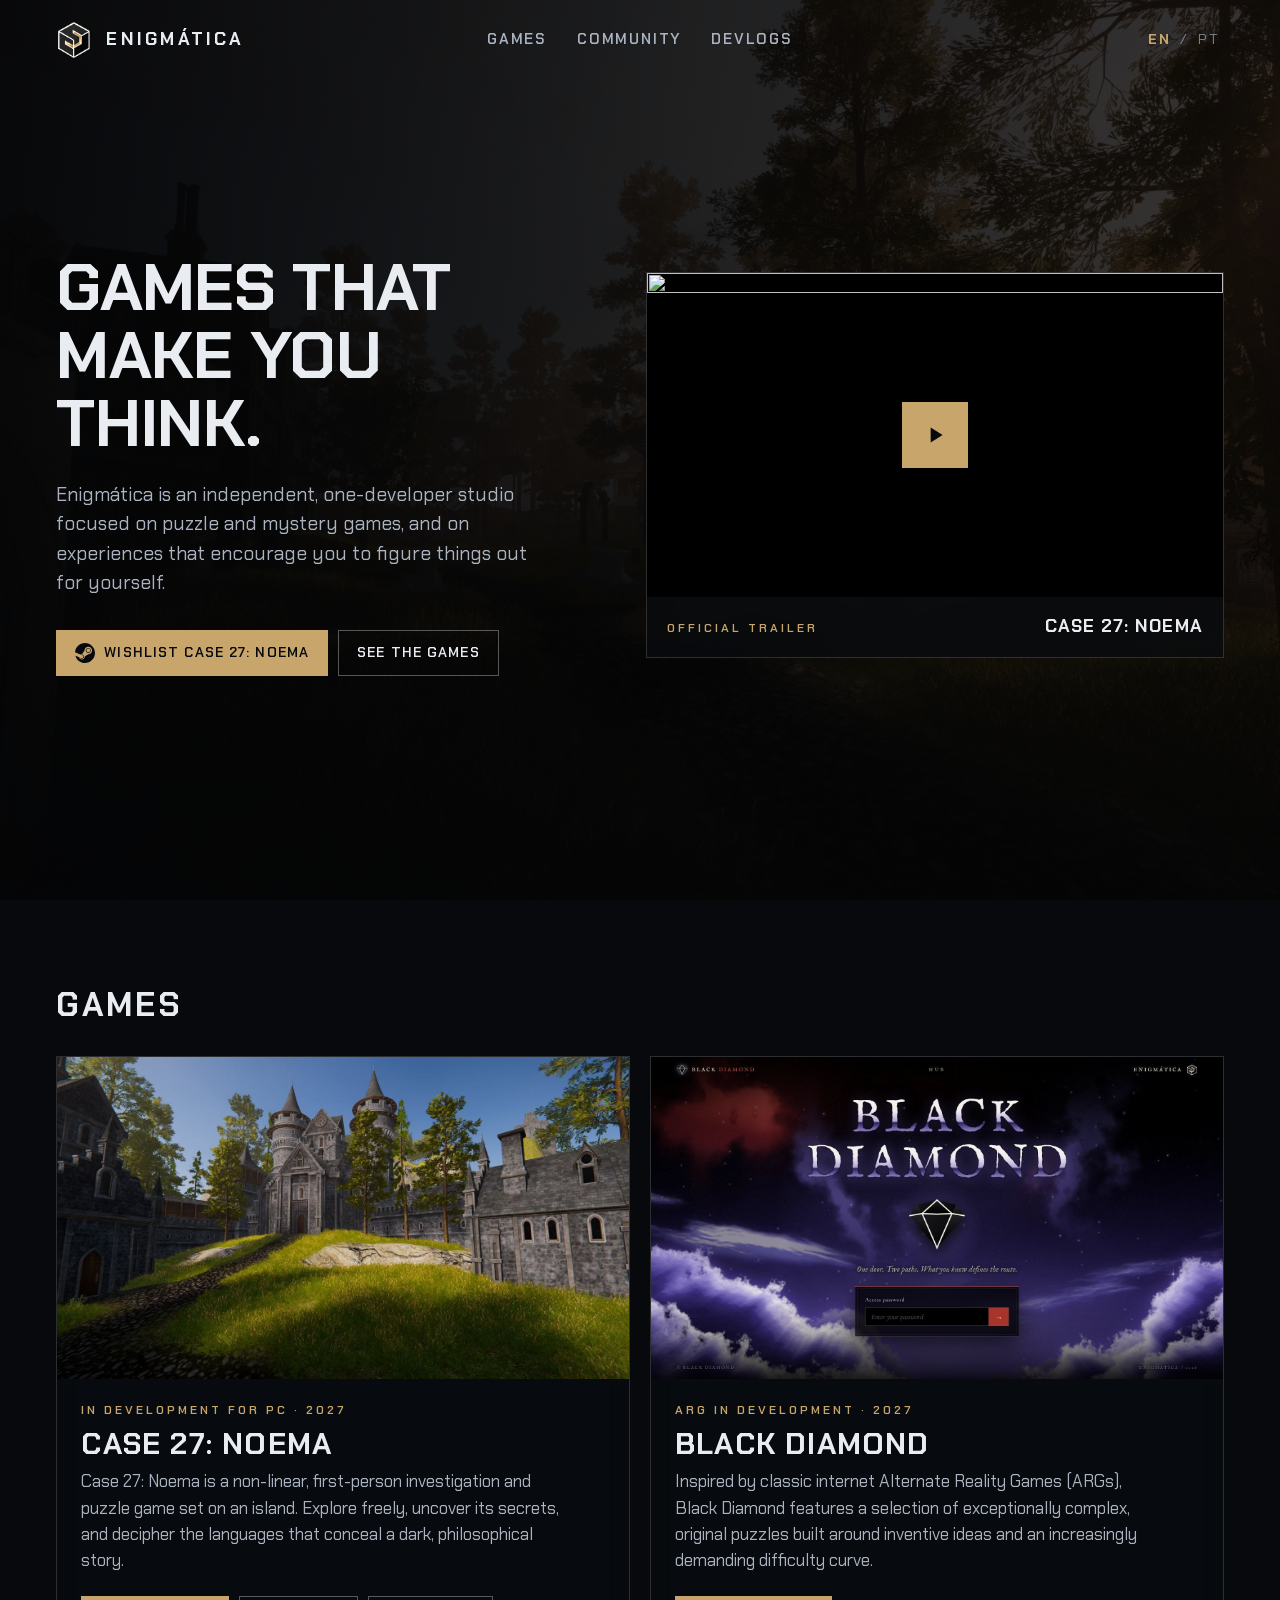
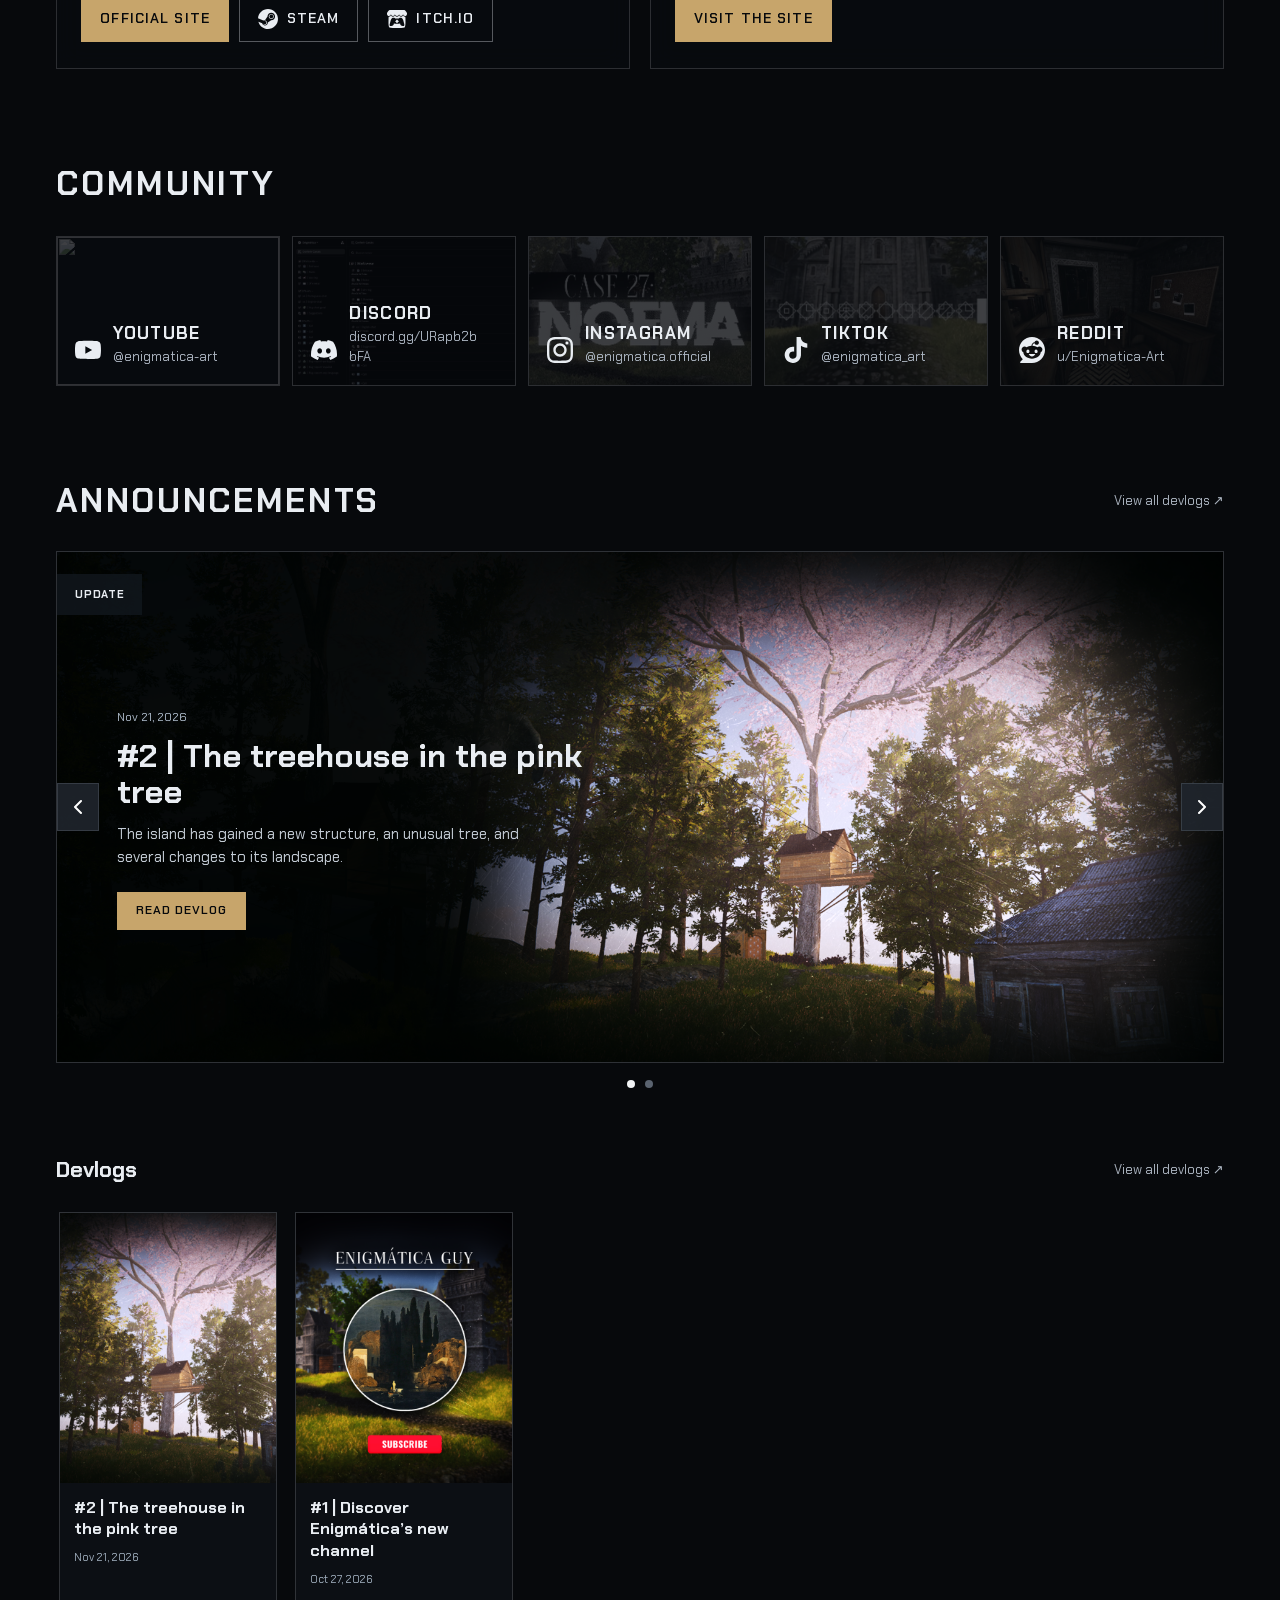
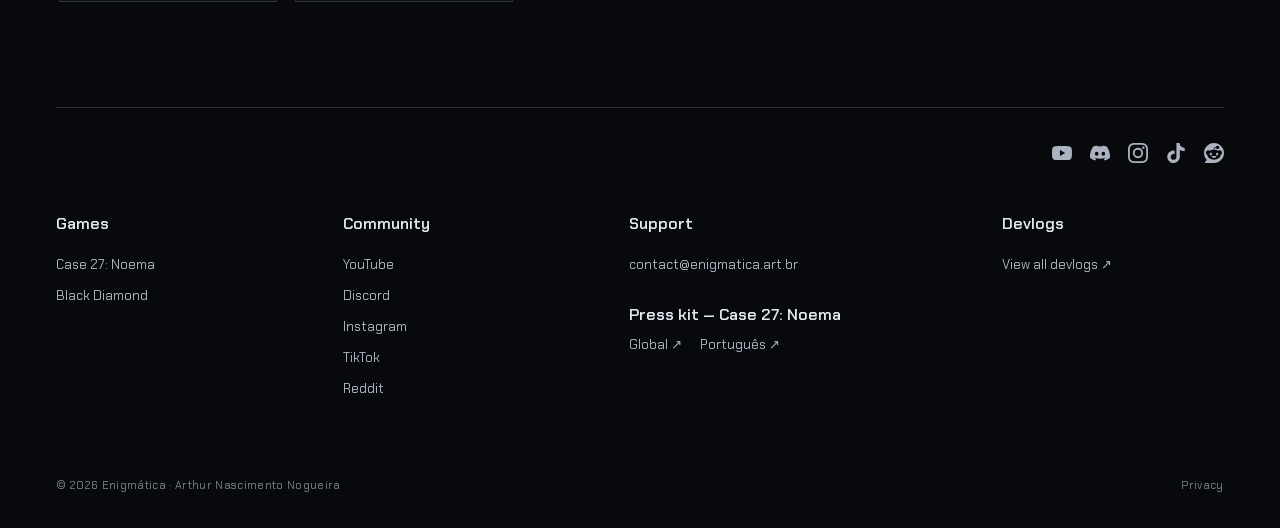
==== index.html @ de820fea "Ajustar simetria das setas, resumos, botão de vídeo e adotar dourado do Noema" ====
<!doctype html>
<html lang="en">
<head>
  <meta charset="utf-8">
  <meta name="viewport" content="width=device-width, initial-scale=1, viewport-fit=cover">
  <meta name="theme-color" content="#07090c">
  <meta name="description" content="Enigmática is an independent, one-developer studio focused on puzzle and mystery games, and on experiences that encourage you to figure things out for yourself.">
  <meta property="og:title" content="Enigmática">
  <meta property="og:description" content="Independent studio. Puzzle and mystery games.">
  <meta property="og:image" content="https://enigmatica.art.br/assets/img/noema-castelo.jpg">
  <link rel="icon" href="assets/enigmatica-mark.png">
  <link rel="preload" href="assets/fonts/chakra-petch-latin-600-normal.woff2" as="font" type="font/woff2" crossorigin>
  <link rel="stylesheet" href="styles.css?v=20261121-gold">
  <title>Enigmática</title>
  <link rel="stylesheet" href="devlogs.css?v=20261121-layout">
</head>
<body>
  <div class="bg" aria-hidden="true"></div>

  <header class="head" data-head>
    <a class="logo" href="#top"><img src="assets/enigmatica-mark.png" alt="" width="44" height="44"><span><b>ENIGMÁTICA</b></span></a>
    <nav class="nav" aria-label="Sections" data-i18n-attr="aria-label:navLabel">
      <a href="#games" data-i18n="nav.games">Games</a><a href="#community" data-i18n="nav.community">Community</a><a href="#devlogs" data-i18n="nav.devlogs">Devlogs</a>
    </nav>
    <div class="lang" role="group" aria-label="Language" data-i18n-attr="aria-label:langGroup">
      <button type="button" data-lang="en" aria-pressed="true" lang="en">EN</button><span>/</span><button type="button" data-lang="pt" aria-pressed="false" lang="pt-BR">PT</button>
      </div>
  </header>

  <main id="top">
    <section class="hero" aria-labelledby="hero-title">
      <div class="hero-copy">
        <h1 id="hero-title" data-i18n="hero.title">Games that make you think.</h1>
        <p class="lede" data-i18n="hero.lede">Enigmática is an independent, one-developer studio focused on puzzle and mystery games, and on experiences that encourage you to figure things out for yourself.</p>
        <div class="row">
          <a class="b on" href="https://store.steampowered.com/app/5361160" target="_blank" rel="noopener noreferrer"><svg class="ic" viewBox="0 0 24 24" aria-hidden="true"><path d="M11.979 0C5.678 0 .511 4.86.022 11.037l6.432 2.658c.545-.371 1.203-.59 1.912-.59.063 0 .125.004.188.006l2.861-4.142V8.91c0-2.495 2.028-4.524 4.524-4.524 2.494 0 4.524 2.031 4.524 4.527s-2.03 4.525-4.524 4.525h-.105l-4.076 2.911c0 .052.004.105.004.159 0 1.875-1.515 3.396-3.39 3.396-1.635 0-3.016-1.173-3.331-2.727L.436 15.27C1.862 20.307 6.486 24 11.979 24c6.627 0 11.999-5.373 11.999-12S18.605 0 11.979 0zM7.54 18.21l-1.473-.61c.262.543.714.999 1.314 1.25 1.297.539 2.793-.076 3.332-1.375.263-.63.264-1.319.005-1.949s-.75-1.121-1.377-1.383c-.624-.26-1.29-.249-1.878-.03l1.523.63c.956.4 1.409 1.5 1.009 2.455-.397.957-1.497 1.41-2.454 1.012H7.54zm11.415-9.303c0-1.662-1.353-3.015-3.015-3.015-1.665 0-3.015 1.353-3.015 3.015 0 1.665 1.35 3.015 3.015 3.015 1.663 0 3.015-1.35 3.015-3.015zm-5.273-.005c0-1.252 1.013-2.266 2.265-2.266 1.249 0 2.266 1.014 2.266 2.266 0 1.251-1.017 2.265-2.266 2.265-1.253 0-2.265-1.014-2.265-2.265z"/></svg><span data-i18n="hero.wishlist">Wishlist Case 27: Noema</span></a>
          <a class="b" href="#games" data-i18n="hero.games">See the games</a>
        </div>
      </div>
      <figure class="panel trailer" data-video="Oavc016E8pA">
        <button type="button" class="poster" aria-label="Play the trailer" data-i18n-attr="aria-label:trailer.play">
          <img src="https://i.ytimg.com/vi/Oavc016E8pA/maxresdefault.jpg" alt="" width="1280" height="720">
          <span class="play"><svg viewBox="0 0 24 24" aria-hidden="true"><path d="M8 5v14l11-7z"/></svg></span>
        </button>
        <figcaption><span class="st" data-i18n="trailer.label">Official trailer</span><b>Case 27: Noema</b></figcaption>
      </figure>
    </section>

    <section class="block" id="games" aria-labelledby="games-title">
      <h2 class="h" id="games-title" data-i18n="nav.games">Games</h2>
      <div class="games">
        <article class="panel game">
          <a class="shot" href="https://games.enigmatica.art.br/noema/" tabindex="-1" aria-hidden="true"><img src="assets/img/noema-castelo.jpg" alt="" loading="lazy" width="960" height="540"></a>
          <div class="p">
            <p class="st" data-i18n="noema.status">In development for PC · 2027</p>
            <h3>Case 27: Noema</h3>
            <p class="tx" data-i18n="noema.text">Case 27: Noema is a non-linear, first-person investigation and puzzle game set on an island. Explore freely, uncover its secrets, and decipher the languages that conceal a dark, philosophical story.</p>
            <div class="row">
              <a class="b on" href="https://games.enigmatica.art.br/noema/" data-i18n="noema.site">Official site</a>
              <a class="b" href="https://store.steampowered.com/app/5361160" target="_blank" rel="noopener noreferrer"><svg class="ic" viewBox="0 0 24 24" aria-hidden="true"><path d="M11.979 0C5.678 0 .511 4.86.022 11.037l6.432 2.658c.545-.371 1.203-.59 1.912-.59.063 0 .125.004.188.006l2.861-4.142V8.91c0-2.495 2.028-4.524 4.524-4.524 2.494 0 4.524 2.031 4.524 4.527s-2.03 4.525-4.524 4.525h-.105l-4.076 2.911c0 .052.004.105.004.159 0 1.875-1.515 3.396-3.39 3.396-1.635 0-3.016-1.173-3.331-2.727L.436 15.27C1.862 20.307 6.486 24 11.979 24c6.627 0 11.999-5.373 11.999-12S18.605 0 11.979 0zM7.54 18.21l-1.473-.61c.262.543.714.999 1.314 1.25 1.297.539 2.793-.076 3.332-1.375.263-.63.264-1.319.005-1.949s-.75-1.121-1.377-1.383c-.624-.26-1.29-.249-1.878-.03l1.523.63c.956.4 1.409 1.5 1.009 2.455-.397.957-1.497 1.41-2.454 1.012H7.54zm11.415-9.303c0-1.662-1.353-3.015-3.015-3.015-1.665 0-3.015 1.353-3.015 3.015 0 1.665 1.35 3.015 3.015 3.015 1.663 0 3.015-1.35 3.015-3.015zm-5.273-.005c0-1.252 1.013-2.266 2.265-2.266 1.249 0 2.266 1.014 2.266 2.266 0 1.251-1.017 2.265-2.266 2.265-1.253 0-2.265-1.014-2.265-2.265z"/></svg>Steam</a>
              <a class="b" href="https://enigmatica-art.itch.io/noema" target="_blank" rel="noopener noreferrer"><svg class="ic" viewBox="0 0 24 24" aria-hidden="true"><path d="M3.13 1.338C2.08 1.96.02 4.328 0 4.95v1.03c0 1.303 1.22 2.45 2.325 2.45 1.33 0 2.436-1.102 2.436-2.41 0 1.308 1.07 2.41 2.4 2.41 1.328 0 2.362-1.102 2.362-2.41 0 1.308 1.137 2.41 2.466 2.41h.024c1.33 0 2.466-1.102 2.466-2.41 0 1.308 1.034 2.41 2.363 2.41 1.33 0 2.4-1.102 2.4-2.41 0 1.308 1.106 2.41 2.435 2.41C22.78 8.43 24 7.282 24 5.98V4.95c-.02-.62-2.082-2.99-3.13-3.612-3.253-.114-5.508-.134-8.87-.133-3.362 0-7.945.053-8.87.133zm6.376 6.477a2.74 2.74 0 0 1-.468.602c-.5.49-1.19.795-1.947.795a2.786 2.786 0 0 1-1.95-.795c-.182-.178-.32-.37-.446-.59-.127.222-.303.412-.486.59a2.788 2.788 0 0 1-1.95.795c-.092 0-.187-.025-.264-.052-.107 1.113-.152 2.176-.168 2.95v.005l-.006 1.167c.02 2.334-.23 7.564 1.03 8.85 1.952.454 5.545.662 9.15.663 3.605 0 7.198-.21 9.15-.664 1.26-1.284 1.01-6.514 1.03-8.848l-.006-1.167v-.004c-.016-.775-.06-1.838-.168-2.95-.077.026-.172.052-.263.052a2.788 2.788 0 0 1-1.95-.795c-.184-.178-.36-.368-.486-.59-.127.22-.265.412-.447.59a2.786 2.786 0 0 1-1.95.794c-.76 0-1.446-.303-1.948-.793a2.74 2.74 0 0 1-.468-.602 2.738 2.738 0 0 1-.463.602 2.787 2.787 0 0 1-1.95.794h-.16a2.787 2.787 0 0 1-1.95-.793 2.738 2.738 0 0 1-.464-.602zm-2.004 2.59v.002c.795.002 1.5 0 2.373.953.687-.072 1.406-.108 2.125-.107.72 0 1.438.035 2.125.107.873-.953 1.578-.95 2.372-.953.376 0 1.876 0 2.92 2.934l1.123 4.028c.832 2.995-.266 3.068-1.636 3.07-2.03-.075-3.156-1.55-3.156-3.025-1.124.184-2.436.276-3.748.277-1.312 0-2.624-.093-3.748-.277 0 1.475-1.125 2.95-3.156 3.026-1.37-.004-2.468-.077-1.636-3.072l1.122-4.027c1.045-2.934 2.545-2.934 2.92-2.934zM12 12.714c-.002.002-2.14 1.964-2.523 2.662l1.4-.056v1.22c0 .056.56.033 1.123.007.562.026 1.124.05 1.124-.008v-1.22l1.4.055C14.138 14.677 12 12.713 12 12.713z"/></svg>itch.io</a>
            </div>
          </div>
        </article>
        <article class="panel game">
          <a class="shot" href="https://blackdiamond.enigmatica.art.br/" tabindex="-1" aria-hidden="true"><img src="assets/img/blackdiamond.jpg" alt="" loading="lazy" width="1600" height="900"></a>
          <div class="p">
            <p class="st" data-i18n="bd.status">ARG in development · 2027</p>
            <h3>Black Diamond</h3>
            <p class="tx" data-i18n="bd.text">Inspired by classic internet Alternate Reality Games (ARGs), Black Diamond features a selection of exceptionally complex, original puzzles built around inventive ideas and an increasingly demanding difficulty curve.</p>
            <div class="row"><a class="b on" href="https://blackdiamond.enigmatica.art.br/" data-i18n="bd.enter">Visit the site</a></div>
          </div>
        </article>
      </div>
    </section>

    <section class="block" id="community" aria-labelledby="community-title">
      <h2 class="h" id="community-title" data-i18n="nav.community">Community</h2>
      <ul class="chs"><li><a class="ch" href="https://www.youtube.com/@enigmatica-art" target="_blank" rel="noopener noreferrer"><img src="https://i.ytimg.com/vi/Oavc016E8pA/hqdefault.jpg" alt="" loading="lazy"><svg class="ic" viewBox="0 0 24 24" aria-hidden="true"><path d="M23.498 6.186a3.016 3.016 0 0 0-2.122-2.136C19.505 3.545 12 3.545 12 3.545s-7.505 0-9.377.505A3.017 3.017 0 0 0 .502 6.186C0 8.07 0 12 0 12s0 3.93.502 5.814a3.016 3.016 0 0 0 2.122 2.136c1.871.505 9.376.505 9.376.505s7.505 0 9.377-.505a3.015 3.015 0 0 0 2.122-2.136C24 15.93 24 12 24 12s0-3.93-.502-5.814zM9.545 15.568V8.432L15.818 12l-6.273 3.568z"/></svg><span><b>YouTube</b><small>@enigmatica-art</small></span><span class="sr-only" data-i18n="newTab">(opens in a new tab)</span></a></li><li><a class="ch" href="https://discord.gg/URapb2bbFA" target="_blank" rel="noopener noreferrer"><img src="assets/img/discord.jpg" alt="" loading="lazy"><svg class="ic" viewBox="0 0 24 24" aria-hidden="true"><path d="M20.317 4.3698a19.7913 19.7913 0 00-4.8851-1.5152.0741.0741 0 00-.0785.0371c-.211.3753-.4447.8648-.6083 1.2495-1.8447-.2762-3.68-.2762-5.4868 0-.1636-.3933-.4058-.8742-.6177-1.2495a.077.077 0 00-.0785-.037 19.7363 19.7363 0 00-4.8852 1.515.0699.0699 0 00-.0321.0277C.5334 9.0458-.319 13.5799.0992 18.0578a.0824.0824 0 00.0312.0561c2.0528 1.5076 4.0413 2.4228 5.9929 3.0294a.0777.0777 0 00.0842-.0276c.4616-.6304.8731-1.2952 1.226-1.9942a.076.076 0 00-.0416-.1057c-.6528-.2476-1.2743-.5495-1.8722-.8923a.077.077 0 01-.0076-.1277c.1258-.0943.2517-.1923.3718-.2914a.0743.0743 0 01.0776-.0105c3.9278 1.7933 8.18 1.7933 12.0614 0a.0739.0739 0 01.0785.0095c.1202.099.246.1981.3728.2924a.077.077 0 01-.0066.1276 12.2986 12.2986 0 01-1.873.8914.0766.0766 0 00-.0407.1067c.3604.698.7719 1.3628 1.225 1.9932a.076.076 0 00.0842.0286c1.961-.6067 3.9495-1.5219 6.0023-3.0294a.077.077 0 00.0313-.0552c.5004-5.177-.8382-9.6739-3.5485-13.6604a.061.061 0 00-.0312-.0286zM8.02 15.3312c-1.1825 0-2.1569-1.0857-2.1569-2.419 0-1.3332.9555-2.4189 2.157-2.4189 1.2108 0 2.1757 1.0952 2.1568 2.419 0 1.3332-.9555 2.4189-2.1569 2.4189zm7.9748 0c-1.1825 0-2.1569-1.0857-2.1569-2.419 0-1.3332.9554-2.4189 2.1569-2.4189 1.2108 0 2.1757 1.0952 2.1568 2.419 0 1.3332-.946 2.4189-2.1568 2.4189Z"/></svg><span><b>Discord</b><small>discord.gg/URapb2bbFA</small></span><span class="sr-only" data-i18n="newTab">(opens in a new tab)</span></a></li><li><a class="ch" href="https://www.instagram.com/enigmatica.official/" target="_blank" rel="noopener noreferrer"><img src="assets/img/instagram-video.jpg" alt="" loading="lazy"><svg class="ic" viewBox="0 0 24 24" aria-hidden="true"><path d="M7.0301.084c-1.2768.0602-2.1487.264-2.911.5634-.7888.3075-1.4575.72-2.1228 1.3877-.6652.6677-1.075 1.3368-1.3802 2.127-.2954.7638-.4956 1.6365-.552 2.914-.0564 1.2775-.0689 1.6882-.0626 4.947.0062 3.2586.0206 3.6671.0825 4.9473.061 1.2765.264 2.1482.5635 2.9107.308.7889.72 1.4573 1.388 2.1228.6679.6655 1.3365 1.0743 2.1285 1.38.7632.295 1.6361.4961 2.9134.552 1.2773.056 1.6884.069 4.9462.0627 3.2578-.0062 3.668-.0207 4.9478-.0814 1.28-.0607 2.147-.2652 2.9098-.5633.7889-.3086 1.4578-.72 2.1228-1.3881.665-.6682 1.0745-1.3378 1.3795-2.1284.2957-.7632.4966-1.636.552-2.9124.056-1.2809.0692-1.6898.063-4.948-.0063-3.2583-.021-3.6668-.0817-4.9465-.0607-1.2797-.264-2.1487-.5633-2.9117-.3084-.7889-.72-1.4568-1.3876-2.1228C21.2982 1.33 20.628.9208 19.8378.6165 19.074.321 18.2017.1197 16.9244.0645 15.6471.0093 15.236-.005 11.977.0014 8.718.0076 8.31.0215 7.0301.0839m.1402 21.6932c-1.17-.0509-1.8053-.2453-2.2287-.408-.5606-.216-.96-.4771-1.3819-.895-.422-.4178-.6811-.8186-.9-1.378-.1644-.4234-.3624-1.058-.4171-2.228-.0595-1.2645-.072-1.6442-.079-4.848-.007-3.2037.0053-3.583.0607-4.848.05-1.169.2456-1.805.408-2.2282.216-.5613.4762-.96.895-1.3816.4188-.4217.8184-.6814 1.3783-.9003.423-.1651 1.0575-.3614 2.227-.4171 1.2655-.06 1.6447-.072 4.848-.079 3.2033-.007 3.5835.005 4.8495.0608 1.169.0508 1.8053.2445 2.228.408.5608.216.96.4754 1.3816.895.4217.4194.6816.8176.9005 1.3787.1653.4217.3617 1.056.4169 2.2263.0602 1.2655.0739 1.645.0796 4.848.0058 3.203-.0055 3.5834-.061 4.848-.051 1.17-.245 1.8055-.408 2.2294-.216.5604-.4763.96-.8954 1.3814-.419.4215-.8181.6811-1.3783.9-.4224.1649-1.0577.3617-2.2262.4174-1.2656.0595-1.6448.072-4.8493.079-3.2045.007-3.5825-.006-4.848-.0608M16.953 5.5864A1.44 1.44 0 1 0 18.39 4.144a1.44 1.44 0 0 0-1.437 1.4424M5.8385 12.012c.0067 3.4032 2.7706 6.1557 6.173 6.1493 3.4026-.0065 6.157-2.7701 6.1506-6.1733-.0065-3.4032-2.771-6.1565-6.174-6.1498-3.403.0067-6.156 2.771-6.1496 6.1738M8 12.0077a4 4 0 1 1 4.008 3.9921A3.9996 3.9996 0 0 1 8 12.0077"/></svg><span><b>Instagram</b><small>@enigmatica.official</small></span><span class="sr-only" data-i18n="newTab">(opens in a new tab)</span></a></li><li><a class="ch" href="https://www.tiktok.com/@enigmatica_art" target="_blank" rel="noopener noreferrer"><img src="assets/img/tiktok-video.jpg" alt="" loading="lazy"><svg class="ic" viewBox="0 0 24 24" aria-hidden="true"><path d="M12.525.02c1.31-.02 2.61-.01 3.91-.02.08 1.53.63 3.09 1.75 4.17 1.12 1.11 2.7 1.62 4.24 1.79v4.03c-1.44-.05-2.89-.35-4.2-.97-.57-.26-1.1-.59-1.62-.93-.01 2.92.01 5.84-.02 8.75-.08 1.4-.54 2.79-1.35 3.94-1.31 1.92-3.58 3.17-5.91 3.21-1.43.08-2.86-.31-4.08-1.03-2.02-1.19-3.44-3.37-3.65-5.71-.02-.5-.03-1-.01-1.49.18-1.9 1.12-3.72 2.58-4.96 1.66-1.44 3.98-2.13 6.15-1.72.02 1.48-.04 2.96-.04 4.44-.99-.32-2.15-.23-3.02.37-.63.41-1.11 1.04-1.36 1.75-.21.51-.15 1.07-.14 1.61.24 1.64 1.82 3.02 3.5 2.87 1.12-.01 2.19-.66 2.77-1.61.19-.33.4-.67.41-1.06.1-1.79.06-3.57.07-5.36.01-4.03-.01-8.05.02-12.07z"/></svg><span><b>TikTok</b><small>@enigmatica_art</small></span><span class="sr-only" data-i18n="newTab">(opens in a new tab)</span></a></li><li><a class="ch" href="https://www.reddit.com/user/Enigmatica-Art/" target="_blank" rel="noopener noreferrer"><img src="assets/img/reddit.jpg" alt="" loading="lazy"><svg class="ic" viewBox="0 0 24 24" aria-hidden="true"><path d="M12 0C5.373 0 0 5.373 0 12c0 3.314 1.343 6.314 3.515 8.485l-2.286 2.286C.775 23.225 1.097 24 1.738 24H12c6.627 0 12-5.373 12-12S18.627 0 12 0Zm4.388 3.199c1.104 0 1.999.895 1.999 1.999 0 1.105-.895 2-1.999 2-.946 0-1.739-.657-1.947-1.539v.002c-1.147.162-2.032 1.15-2.032 2.341v.007c1.776.067 3.4.567 4.686 1.363.473-.363 1.064-.58 1.707-.58 1.547 0 2.802 1.254 2.802 2.802 0 1.117-.655 2.081-1.601 2.531-.088 3.256-3.637 5.876-7.997 5.876-4.361 0-7.905-2.617-7.998-5.87-.954-.447-1.614-1.415-1.614-2.538 0-1.548 1.255-2.802 2.803-2.802.645 0 1.239.218 1.712.585 1.275-.79 2.881-1.291 4.64-1.365v-.01c0-1.663 1.263-3.034 2.88-3.207.188-.911.993-1.595 1.959-1.595Zm-8.085 8.376c-.784 0-1.459.78-1.506 1.797-.047 1.016.64 1.429 1.426 1.429.786 0 1.371-.369 1.418-1.385.047-1.017-.553-1.841-1.338-1.841Zm7.406 0c-.786 0-1.385.824-1.338 1.841.047 1.017.634 1.385 1.418 1.385.785 0 1.473-.413 1.426-1.429-.046-1.017-.721-1.797-1.506-1.797Zm-3.703 4.013c-.974 0-1.907.048-2.77.135-.147.015-.241.168-.183.305.483 1.154 1.622 1.964 2.953 1.964 1.33 0 2.47-.81 2.953-1.964.057-.137-.037-.29-.184-.305-.863-.087-1.795-.135-2.769-.135Z"/></svg><span><b>Reddit</b><small>u/Enigmatica-Art</small></span><span class="sr-only" data-i18n="newTab">(opens in a new tab)</span></a></li></ul>
    </section>

    <section class="block devlogs-block" id="devlogs" aria-labelledby="devlogs-title">
      <div class="devlog-heading"><h2 class="h" id="devlogs-title" data-i18n="devlogs.announcements">Announcements</h2><a href="devlogs.html" class="all-devlogs" data-i18n="devlogs.all">View all devlogs ↗</a></div>
      <div id="latest-devlogs"></div>
      <div class="devlog-heading compact"><h3 data-i18n="devlogs.featured">Devlogs</h3><a href="devlogs.html" class="all-devlogs" data-i18n="devlogs.all">View all devlogs ↗</a></div>
      <div id="featured-devlogs"></div>
    </section>
  </main>

  <footer class="foot expanded-foot" id="contact">
    <ul class="socials"><li><a href="https://www.youtube.com/@enigmatica-art" target="_blank" rel="noopener noreferrer" aria-label="YouTube" title="YouTube"><svg class="ic" viewBox="0 0 24 24" aria-hidden="true"><path d="M23.498 6.186a3.016 3.016 0 0 0-2.122-2.136C19.505 3.545 12 3.545 12 3.545s-7.505 0-9.377.505A3.017 3.017 0 0 0 .502 6.186C0 8.07 0 12 0 12s0 3.93.502 5.814a3.016 3.016 0 0 0 2.122 2.136c1.871.505 9.376.505 9.376.505s7.505 0 9.377-.505a3.015 3.015 0 0 0 2.122-2.136C24 15.93 24 12 24 12s0-3.93-.502-5.814zM9.545 15.568V8.432L15.818 12l-6.273 3.568z"/></svg></a></li><li><a href="https://discord.gg/URapb2bbFA" target="_blank" rel="noopener noreferrer" aria-label="Discord" title="Discord"><svg class="ic" viewBox="0 0 24 24" aria-hidden="true"><path d="M20.317 4.3698a19.7913 19.7913 0 00-4.8851-1.5152.0741.0741 0 00-.0785.0371c-.211.3753-.4447.8648-.6083 1.2495-1.8447-.2762-3.68-.2762-5.4868 0-.1636-.3933-.4058-.8742-.6177-1.2495a.077.077 0 00-.0785-.037 19.7363 19.7363 0 00-4.8852 1.515.0699.0699 0 00-.0321.0277C.5334 9.0458-.319 13.5799.0992 18.0578a.0824.0824 0 00.0312.0561c2.0528 1.5076 4.0413 2.4228 5.9929 3.0294a.0777.0777 0 00.0842-.0276c.4616-.6304.8731-1.2952 1.226-1.9942a.076.076 0 00-.0416-.1057c-.6528-.2476-1.2743-.5495-1.8722-.8923a.077.077 0 01-.0076-.1277c.1258-.0943.2517-.1923.3718-.2914a.0743.0743 0 01.0776-.0105c3.9278 1.7933 8.18 1.7933 12.0614 0a.0739.0739 0 01.0785.0095c.1202.099.246.1981.3728.2924a.077.077 0 01-.0066.1276 12.2986 12.2986 0 01-1.873.8914.0766.0766 0 00-.0407.1067c.3604.698.7719 1.3628 1.225 1.9932a.076.076 0 00.0842.0286c1.961-.6067 3.9495-1.5219 6.0023-3.0294a.077.077 0 00.0313-.0552c.5004-5.177-.8382-9.6739-3.5485-13.6604a.061.061 0 00-.0312-.0286zM8.02 15.3312c-1.1825 0-2.1569-1.0857-2.1569-2.419 0-1.3332.9555-2.4189 2.157-2.4189 1.2108 0 2.1757 1.0952 2.1568 2.419 0 1.3332-.9555 2.4189-2.1569 2.4189zm7.9748 0c-1.1825 0-2.1569-1.0857-2.1569-2.419 0-1.3332.9554-2.4189 2.1569-2.4189 1.2108 0 2.1757 1.0952 2.1568 2.419 0 1.3332-.946 2.4189-2.1568 2.4189Z"/></svg></a></li><li><a href="https://www.instagram.com/enigmatica.official/" target="_blank" rel="noopener noreferrer" aria-label="Instagram" title="Instagram"><svg class="ic" viewBox="0 0 24 24" aria-hidden="true"><path d="M7.0301.084c-1.2768.0602-2.1487.264-2.911.5634-.7888.3075-1.4575.72-2.1228 1.3877-.6652.6677-1.075 1.3368-1.3802 2.127-.2954.7638-.4956 1.6365-.552 2.914-.0564 1.2775-.0689 1.6882-.0626 4.947.0062 3.2586.0206 3.6671.0825 4.9473.061 1.2765.264 2.1482.5635 2.9107.308.7889.72 1.4573 1.388 2.1228.6679.6655 1.3365 1.0743 2.1285 1.38.7632.295 1.6361.4961 2.9134.552 1.2773.056 1.6884.069 4.9462.0627 3.2578-.0062 3.668-.0207 4.9478-.0814 1.28-.0607 2.147-.2652 2.9098-.5633.7889-.3086 1.4578-.72 2.1228-1.3881.665-.6682 1.0745-1.3378 1.3795-2.1284.2957-.7632.4966-1.636.552-2.9124.056-1.2809.0692-1.6898.063-4.948-.0063-3.2583-.021-3.6668-.0817-4.9465-.0607-1.2797-.264-2.1487-.5633-2.9117-.3084-.7889-.72-1.4568-1.3876-2.1228C21.2982 1.33 20.628.9208 19.8378.6165 19.074.321 18.2017.1197 16.9244.0645 15.6471.0093 15.236-.005 11.977.0014 8.718.0076 8.31.0215 7.0301.0839m.1402 21.6932c-1.17-.0509-1.8053-.2453-2.2287-.408-.5606-.216-.96-.4771-1.3819-.895-.422-.4178-.6811-.8186-.9-1.378-.1644-.4234-.3624-1.058-.4171-2.228-.0595-1.2645-.072-1.6442-.079-4.848-.007-3.2037.0053-3.583.0607-4.848.05-1.169.2456-1.805.408-2.2282.216-.5613.4762-.96.895-1.3816.4188-.4217.8184-.6814 1.3783-.9003.423-.1651 1.0575-.3614 2.227-.4171 1.2655-.06 1.6447-.072 4.848-.079 3.2033-.007 3.5835.005 4.8495.0608 1.169.0508 1.8053.2445 2.228.408.5608.216.96.4754 1.3816.895.4217.4194.6816.8176.9005 1.3787.1653.4217.3617 1.056.4169 2.2263.0602 1.2655.0739 1.645.0796 4.848.0058 3.203-.0055 3.5834-.061 4.848-.051 1.17-.245 1.8055-.408 2.2294-.216.5604-.4763.96-.8954 1.3814-.419.4215-.8181.6811-1.3783.9-.4224.1649-1.0577.3617-2.2262.4174-1.2656.0595-1.6448.072-4.8493.079-3.2045.007-3.5825-.006-4.848-.0608M16.953 5.5864A1.44 1.44 0 1 0 18.39 4.144a1.44 1.44 0 0 0-1.437 1.4424M5.8385 12.012c.0067 3.4032 2.7706 6.1557 6.173 6.1493 3.4026-.0065 6.157-2.7701 6.1506-6.1733-.0065-3.4032-2.771-6.1565-6.174-6.1498-3.403.0067-6.156 2.771-6.1496 6.1738M8 12.0077a4 4 0 1 1 4.008 3.9921A3.9996 3.9996 0 0 1 8 12.0077"/></svg></a></li><li><a href="https://www.tiktok.com/@enigmatica_art" target="_blank" rel="noopener noreferrer" aria-label="TikTok" title="TikTok"><svg class="ic" viewBox="0 0 24 24" aria-hidden="true"><path d="M12.525.02c1.31-.02 2.61-.01 3.91-.02.08 1.53.63 3.09 1.75 4.17 1.12 1.11 2.7 1.62 4.24 1.79v4.03c-1.44-.05-2.89-.35-4.2-.97-.57-.26-1.1-.59-1.62-.93-.01 2.92.01 5.84-.02 8.75-.08 1.4-.54 2.79-1.35 3.94-1.31 1.92-3.58 3.17-5.91 3.21-1.43.08-2.86-.31-4.08-1.03-2.02-1.19-3.44-3.37-3.65-5.71-.02-.5-.03-1-.01-1.49.18-1.9 1.12-3.72 2.58-4.96 1.66-1.44 3.98-2.13 6.15-1.72.02 1.48-.04 2.96-.04 4.44-.99-.32-2.15-.23-3.02.37-.63.41-1.11 1.04-1.36 1.75-.21.51-.15 1.07-.14 1.61.24 1.64 1.82 3.02 3.5 2.87 1.12-.01 2.19-.66 2.77-1.61.19-.33.4-.67.41-1.06.1-1.79.06-3.57.07-5.36.01-4.03-.01-8.05.02-12.07z"/></svg></a></li><li><a href="https://www.reddit.com/user/Enigmatica-Art/" target="_blank" rel="noopener noreferrer" aria-label="Reddit" title="Reddit"><svg class="ic" viewBox="0 0 24 24" aria-hidden="true"><path d="M12 0C5.373 0 0 5.373 0 12c0 3.314 1.343 6.314 3.515 8.485l-2.286 2.286C.775 23.225 1.097 24 1.738 24H12c6.627 0 12-5.373 12-12S18.627 0 12 0Zm4.388 3.199c1.104 0 1.999.895 1.999 1.999 0 1.105-.895 2-1.999 2-.946 0-1.739-.657-1.947-1.539v.002c-1.147.162-2.032 1.15-2.032 2.341v.007c1.776.067 3.4.567 4.686 1.363.473-.363 1.064-.58 1.707-.58 1.547 0 2.802 1.254 2.802 2.802 0 1.117-.655 2.081-1.601 2.531-.088 3.256-3.637 5.876-7.997 5.876-4.361 0-7.905-2.617-7.998-5.87-.954-.447-1.614-1.415-1.614-2.538 0-1.548 1.255-2.802 2.803-2.802.645 0 1.239.218 1.712.585 1.275-.79 2.881-1.291 4.64-1.365v-.01c0-1.663 1.263-3.034 2.88-3.207.188-.911.993-1.595 1.959-1.595Zm-8.085 8.376c-.784 0-1.459.78-1.506 1.797-.047 1.016.64 1.429 1.426 1.429.786 0 1.371-.369 1.418-1.385.047-1.017-.553-1.841-1.338-1.841Zm7.406 0c-.786 0-1.385.824-1.338 1.841.047 1.017.634 1.385 1.418 1.385.785 0 1.473-.413 1.426-1.429-.046-1.017-.721-1.797-1.506-1.797Zm-3.703 4.013c-.974 0-1.907.048-2.77.135-.147.015-.241.168-.183.305.483 1.154 1.622 1.964 2.953 1.964 1.33 0 2.47-.81 2.953-1.964.057-.137-.037-.29-.184-.305-.863-.087-1.795-.135-2.769-.135Z"/></svg></a></li></ul>
    <div class="footer-links">
      <div><h2 data-i18n="nav.games">Games</h2><a href="https://games.enigmatica.art.br/noema/">Case 27: Noema</a><a href="https://blackdiamond.enigmatica.art.br/">Black Diamond</a></div>
      <div><h2 data-i18n="nav.community">Community</h2><a href="https://www.youtube.com/@enigmatica-art" target="_blank" rel="noopener">YouTube</a><a href="https://discord.gg/URapb2bbFA" target="_blank" rel="noopener">Discord</a><a href="https://www.instagram.com/enigmatica.official/" target="_blank" rel="noopener">Instagram</a><a href="https://www.tiktok.com/@enigmatica_art" target="_blank" rel="noopener">TikTok</a><a href="https://www.reddit.com/user/Enigmatica-Art/" target="_blank" rel="noopener">Reddit</a></div>
      <div><h2 data-i18n="footer.support">Support</h2><a class="footer-email" href="mailto:contact@enigmatica.art.br">contact@enigmatica.art.br</a><section class="footer-press" aria-labelledby="footer-press-title"><h2 id="footer-press-title">Press kit — Case 27: Noema</h2><div class="press-links"><a href="https://drive.google.com/drive/folders/1V5Z4pFhVvKewbMiXTl9WNj2BzQwZuZ95?usp=sharing" target="_blank" rel="noopener noreferrer" aria-label="Case 27: Noema — Press kit (Global)">Global ↗</a><a href="https://drive.google.com/drive/folders/19brO-UrrowdczG1I1jmsIwaA9BYUw7GV?usp=sharing" target="_blank" rel="noopener noreferrer" lang="pt-BR" aria-label="Case 27: Noema — Press kit (Português)">Português ↗</a></div></section></div>
      <div><h2 data-i18n="nav.devlogs">Devlogs</h2><a href="devlogs.html" data-i18n="devlogs.all">View all devlogs ↗</a></div>
    </div>
    <div class="footer-bottom"><span>© <span id="year">2026</span> Enigmática · Arthur Nascimento Nogueira</span><a href="privacidade.html" data-i18n="privacy.title">Privacy</a></div>
  </footer>

  <script src="i18n.js?v=20261116-global"></script>
  <script src="site.js?v=20261116-details"></script>
  <script src="devlog-data.js?v=20261112"></script>
  <script src="rich-content.js?v=20261116-standard"></script>
  <script src="devlogs.js?v=20261121-layout"></script>
</body>
</html>
---- styles.css ----
/* Enigmática — fundo escuro com uma cena do jogo, painéis escuros, uma cor de destaque */
@font-face { font-family: 'Chakra'; src: url('assets/fonts/chakra-petch-latin-400-normal.woff2') format('woff2'); font-weight: 400; font-display: swap; }
@font-face { font-family: 'Chakra'; src: url('assets/fonts/chakra-petch-latin-600-normal.woff2') format('woff2'); font-weight: 600; font-display: swap; }
@font-face { font-family: 'Chakra'; src: url('assets/fonts/chakra-petch-latin-700-normal.woff2') format('woff2'); font-weight: 700; font-display: swap; }

:root {
  color-scheme: dark;
  --ink: #07090c;
  --text: #e9edf2;
  --dim: #aab3bf;
  --mute: #7b8592;
  --hot: #c7a56b;
  --line: rgba(233, 237, 242, .16);
  --panel: rgba(9, 11, 15, .74);
  --gut: clamp(20px, 4.4vw, 64px);
  --wide: 1280px;
}
* { box-sizing: border-box; }
html { background: var(--ink); scroll-behavior: smooth; }
body { margin: 0; color: var(--text); font: 400 17px/1.55 'Chakra', system-ui, sans-serif; -webkit-font-smoothing: antialiased; }
h1, h2, h3, p, figure { margin: 0; }
ul { list-style: none; margin: 0; padding: 0; }
a { color: inherit; text-decoration: none; }
img { display: block; max-width: 100%; height: auto; }
button { font: inherit; color: inherit; }
.sr-only { position: absolute; width: 1px; height: 1px; overflow: hidden; clip: rect(0 0 0 0); white-space: nowrap; }
.ic { width: 20px; height: 20px; fill: currentColor; flex: none; }
:focus-visible { outline: 2px solid var(--hot); outline-offset: 3px; }

/* uma imagem só, escurecida, atrás da página inteira */
.bg { position: fixed; inset: 0; z-index: -1; background: url(assets/img/bg.jpg) center / cover no-repeat; filter: saturate(.85) brightness(.5); }
.bg::after { content: ""; position: absolute; inset: 0; background: linear-gradient(90deg, rgba(7, 9, 12, .95) 0%, rgba(7, 9, 12, .78) 45%, rgba(7, 9, 12, .55) 100%), linear-gradient(0deg, rgba(7, 9, 12, .6), transparent 40%); }

/* cabeçalho */
.head { position: sticky; top: 0; z-index: 20; display: grid; grid-template-columns: 1fr auto 1fr; align-items: center; gap: 24px; padding: 22px var(--gut); transition: background .3s, border-color .3s; border-bottom: 1px solid transparent; }
.head.is-scrolled { background: rgba(7, 9, 12, .9); backdrop-filter: blur(10px); -webkit-backdrop-filter: blur(10px); border-color: var(--line); }
.logo { display: flex; align-items: center; gap: 14px; }
.logo img { width: 36px; height: 36px; }
.logo b { display: block; font-size: 18px; font-weight: 700; letter-spacing: .18em; line-height: 1.1; }
.logo small { display: block; font-size: 11px; letter-spacing: .3em; color: var(--hot); text-transform: uppercase; }
.nav { display: flex; justify-content: center; gap: 30px; margin-left: 0; }
.nav a { font-weight: 600; font-size: 15px; letter-spacing: .12em; text-transform: uppercase; color: var(--dim); transition: color .2s; }
.nav a:hover { color: var(--text); }
.lang { display: flex; justify-self: end; align-items: center; gap: 4px; color: var(--mute); font-size: 14px; letter-spacing: .2em; }
.lang button { border: 0; background: none; padding: 6px 4px; color: var(--mute); letter-spacing: .2em; cursor: pointer; }
.lang button:hover { color: var(--text); }
.lang button[aria-pressed="true"] { color: var(--hot); font-weight: 700; }

/* botões */
.row { display: flex; flex-wrap: wrap; gap: 10px; }
.b { display: inline-flex; align-items: center; gap: 9px; min-height: 46px; padding: 0 18px; border: 1px solid rgba(233, 237, 242, .35); font-weight: 600; font-size: 14px; letter-spacing: .08em; text-transform: uppercase; transition: border-color .2s, background .2s; }
.b:hover { border-color: var(--text); background: rgba(233, 237, 242, .07); }
.b.on { background: var(--hot); border-color: var(--hot); color: var(--ink); }
.b.on:hover { background: #d7b983; border-color: #d7b983; }

/* painel: o mesmo estilo em todo o site */
.panel { background: var(--panel); border: 1px solid var(--line); backdrop-filter: blur(12px); -webkit-backdrop-filter: blur(12px); }
.st { font-size: 12px; font-weight: 600; letter-spacing: .25em; text-transform: uppercase; color: var(--hot); }

/* abertura */
.hero { width: min(100% - 2 * var(--gut), var(--wide)); margin: 0 auto; min-height: calc(100svh - 92px); display: grid; grid-template-columns: minmax(0, 1fr) minmax(0, 1.1fr); gap: clamp(32px, 5vw, 80px); align-items: center; padding: 30px 0 70px; }
.hero h1 { font-size: clamp(42px, 5.2vw, 76px); font-weight: 700; line-height: 1.02; letter-spacing: -.01em; text-transform: uppercase; }
.lede { margin: 22px 0 32px; max-width: 40ch; color: var(--dim); font-size: 19px; }
.trailer { padding: 0; }
.poster { position: relative; display: block; width: 100%; padding: 0; border: 0; background: #000; cursor: pointer; }
.poster img { width: 100%; aspect-ratio: 16 / 9; object-fit: cover; }
.play { position: absolute; left: 50%; top: 50%; translate: -50% -50%; display: grid; place-items: center; width: 66px; height: 66px; background: var(--hot); color: var(--ink); transition: transform .2s; }
.play svg { display: block; width: 26px; height: 26px; fill: currentColor; }
.poster:hover .play { transform: scale(1.08); }
.trailer iframe { display: block; width: 100%; aspect-ratio: 16 / 9; border: 0; }
.trailer figcaption { display: flex; align-items: baseline; justify-content: space-between; gap: 16px; padding: 16px 20px; }
.trailer figcaption b { font-size: 18px; font-weight: 700; letter-spacing: .06em; text-transform: uppercase; }

/* seções */
.block { width: min(100% - 2 * var(--gut), var(--wide)); margin: 0 auto; padding: clamp(50px, 7vw, 90px) 0 0; scroll-margin-top: 90px; }
.h { font-size: clamp(28px, 2.6vw, 38px); font-weight: 700; letter-spacing: .08em; text-transform: uppercase; margin-bottom: 26px; }

.games { display: grid; grid-template-columns: repeat(2, minmax(0, 1fr)); gap: 20px; }
.game { display: flex; flex-direction: column; }
.shot img { width: 100%; aspect-ratio: 16 / 9; object-fit: cover; }
.p { padding: 22px 24px 26px; display: flex; flex-direction: column; flex: 1; }
.game h3 { margin: 8px 0 8px; font-size: 30px; font-weight: 700; letter-spacing: .04em; text-transform: uppercase; line-height: 1.1; }
.tx { color: var(--dim); max-width: 48ch; }
.game .row { margin-top: auto; padding-top: 22px; }

.chs { display: grid; grid-template-columns: repeat(5, minmax(0, 1fr)); gap: 12px; }
.ch { position: relative; min-width: 0; display: flex; align-items: flex-end; gap: 12px; min-height: 150px; padding: 18px; overflow: hidden; border: 1px solid var(--line); background: var(--panel); transition: border-color .2s; }
.ch img { position: absolute; inset: 0; width: 100%; height: 100%; object-fit: cover; opacity: .22; filter: grayscale(.6); transition: opacity .3s, filter .3s; }
.ch:hover { border-color: var(--hot); }
.ch:hover img { opacity: .4; filter: none; }
.ch > .ic, .ch > span { position: relative; }
.ch > .ic { width: 26px; height: 26px; margin-bottom: 4px; }
.ch b { display: block; font-size: 17px; font-weight: 700; letter-spacing: .08em; text-transform: uppercase; }
.ch small { display: block; color: var(--dim); font-size: 13px; overflow-wrap: anywhere; }
.ch > span { min-width: 0; }

.about-p { display: grid; grid-template-columns: auto 1fr; gap: 32px; align-items: center; padding: 28px 32px; }
.about-p img { width: 110px; }
.about .h { margin-bottom: 10px; }
.mail { display: inline-block; margin-top: 14px; color: var(--hot); font-weight: 600; letter-spacing: .04em; }
.mail:hover { text-decoration: underline; }

.foot { width: min(100% - 2 * var(--gut), var(--wide)); margin: clamp(50px, 7vw, 90px) auto 0; padding: 22px 0 34px; border-top: 1px solid var(--line); display: flex; align-items: center; justify-content: space-between; gap: 20px; color: var(--mute); font-size: 13px; letter-spacing: .14em; text-transform: uppercase; }
.socials { display: flex; gap: 18px; }
.socials a { color: var(--dim); transition: color .2s; }
.socials a:hover { color: var(--hot); }

/* responsivo */
@media (max-width: 1000px) {
  .head{gap:16px}.logo{gap:10px}.logo b{font-size:15px}.logo img{width:30px;height:30px}.nav{gap:18px}.nav a{font-size:12px}
  .hero { grid-template-columns: 1fr; min-height: 0; padding-top: 40px; }
  .games { grid-template-columns: 1fr; }
  .chs { grid-template-columns: repeat(3, minmax(0, 1fr)); }
}
@media (max-width: 640px) {
  .head { grid-template-columns: 1fr auto; gap: 16px; padding-block: 16px; }
  .nav { display: none; }
  .lang { margin-left: auto; }
  .logo b { font-size: 15px; }
  .logo img { width: 30px; height: 30px; }
  .bg::after { background: rgba(7, 9, 12, .78); }
  .chs { grid-template-columns: minmax(0, 1fr) minmax(0, 1fr); }
  .chs li:first-child { grid-column: 1 / -1; }
  .about-p { grid-template-columns: 1fr; }
  .b { flex: 1 1 auto; justify-content: center; }
  .foot { flex-direction: column; }
}
@media (prefers-reduced-motion: reduce) {
  html { scroll-behavior: auto; }
  *, *::before, *::after { transition: none !important; }
}

/* ---------- celular: mais respiro e cada parte bem separada ---------- */
@media (max-width: 640px) {
  body { font-size: 16px; }
  .hero { padding: 36px 0 20px; gap: 36px; }
  .hero h1 { font-size: clamp(34px, 10vw, 44px); }
  .lede { margin: 16px 0 26px; font-size: 17px; }
  .hero .row { flex-direction: column; }
  .trailer figcaption { flex-direction: column; align-items: flex-start; gap: 4px; padding: 14px 16px; }
  .block { padding-top: 72px; }
  .h { display: flex; align-items: center; gap: 14px; font-size: 24px; margin-bottom: 20px; }
  .h::after { content: ""; flex: 1; height: 1px; background: var(--line); }
  .games { gap: 28px; }
  .p { padding: 18px 18px 22px; }
  .game h3 { font-size: 24px; }
  .game .row { padding-top: 18px; }
  .chs { grid-template-columns: 1fr; gap: 8px; }
  .chs li:first-child { grid-column: auto; }
  .ch { min-height: 0; align-items: center; padding: 14px 16px; }
  .ch img { display: none; }
  .ch > .ic { margin: 0; width: 24px; height: 24px; }
  .about-p { padding: 24px 20px; gap: 18px; justify-items: start; }
  .about-p img { width: 72px; }
  .about .h::after { display: none; }
  .foot { margin-top: 60px; gap: 16px; }
}
---- devlogs.css ----
.devlog-heading{display:flex;align-items:center;justify-content:space-between;gap:20px;margin-bottom:24px}.devlog-heading .h{margin:0}.all-devlogs{color:var(--dim);font-size:13px}.all-devlogs:hover{color:var(--hot)}.devlog-heading.compact{margin-top:48px;margin-bottom:22px}.compact h3{font-size:22px}.spotlight{position:relative;overflow:hidden;border:1px solid var(--line);background:#0a0d12;isolation:isolate}.spotlight-track{display:flex;transition:transform .45s cubic-bezier(.22,.75,.2,1)}.spotlight-slide{position:relative;flex:0 0 100%;min-width:0;aspect-ratio:16/7;display:flex;align-items:center;padding:45px 60px;background-image:var(--banner);background-position:center;background-size:cover;background-repeat:no-repeat}.spotlight-slide>.devlog-kind{position:absolute;top:22px;left:0;background:#10151be8;padding:12px 18px}.spotlight-slide>div{max-width:48%;margin-top:18px}.spotlight-slide h3{font-size:clamp(23px,2.5vw,36px);margin:9px 0 12px;line-height:1.15}.spotlight-slide p{font-size:15px;color:#c3cbd4;margin-bottom:22px;display:-webkit-box;-webkit-line-clamp:2;-webkit-box-orient:vertical;overflow:hidden}.spotlight-slide .b{min-height:38px;font-size:12px}.spotlight-slide time{font-size:12px;color:#acb9c8}.spot-arrow{position:absolute;z-index:2;top:50%;transform:translateY(-50%);height:48px;width:42px;border:1px solid #7e889342;background:#1f252ce8;color:#fff;font-size:30px;cursor:pointer}.spot-arrow.previous{left:0}.spot-arrow.next{right:0}.spot-dots{display:flex;gap:10px;justify-content:center;padding:17px}.spot-dots button{width:8px;height:8px;border:0;border-radius:50%;background:#5a6370;cursor:pointer;padding:0}.spot-dots button[aria-pressed=true]{background:#f1f3f5}.devlog-kind{font-size:11px;text-transform:uppercase;font-weight:700;letter-spacing:.06em}.featured-row{display:flex;gap:18px;overflow-x:auto;scrollbar-width:none;padding:3px 3px 15px}.featured-row::-webkit-scrollbar{display:none}.devlog-card{display:block;min-width:0;border:1px solid var(--line);background:#0c0f14;transition:border-color .2s,translate .2s}.featured-row>.devlog-card{flex:0 0 calc((100% - 72px)/5)}.devlog-card:hover{border-color:var(--hot);translate:0 -3px}.devlog-card>img{width:100%;aspect-ratio:4/5;object-fit:cover}.featured-row .devlog-card>img{aspect-ratio:4/5}.devlog-card>div{padding:14px}.devlog-card time{display:block;color:#a0aebd;font-size:11px;margin-top:6px}.devlog-card h3{font-size:17px;line-height:1.25;margin:9px 0;display:-webkit-box;-webkit-line-clamp:2;-webkit-box-orient:vertical;overflow:hidden}.devlog-card p{font-size:12px;line-height:1.5;color:var(--dim);height:3em;display:-webkit-box;-webkit-line-clamp:2;-webkit-box-orient:vertical;overflow:hidden}.featured-controls{display:flex;gap:10px;justify-content:flex-end;margin-top:12px}.featured-controls button{border:1px solid var(--line);background:#141a22;min-height:40px;min-width:45px;cursor:pointer}.featured-controls button:disabled{opacity:.3;cursor:default}.demo-label{display:block;font-size:10px;color:#d1a47b;margin-top:15px}.devlog-empty{padding:30px;border:1px solid var(--line);color:var(--dim);font-size:14px}.devlog-archive{width:min(100% - 2*var(--gut),var(--wide));margin:auto;min-height:65vh;padding:55px 0 30px}.archive-heading{margin-bottom:35px}.archive-heading>a{font-size:13px;color:var(--dim)}.archive-heading h1{font-size:clamp(35px,4vw,60px);margin-top:20px;text-transform:uppercase}.devlog-grid{display:grid;grid-template-columns:repeat(4,minmax(0,1fr));gap:22px}.archive-page .bg{background-image:url('assets/img/noema-castelo.jpg')}.devlog-dialog{padding:0;border:1px solid #3b4552;background:#10141b;color:#e9edf2;width:min(1000px,calc(100vw - 36px));max-height:90svh;overflow:auto}.devlog-dialog::backdrop{background:#020408d9;backdrop-filter:blur(5px)}body.reading{overflow:hidden}.reading-close{position:sticky;top:12px;float:right;z-index:3;margin:12px 12px -52px 0;width:40px;height:40px;background:#0b1019e8;border:1px solid #8793a366;font-size:28px;cursor:pointer}.reading-banner{width:100%;aspect-ratio:16/7;object-fit:cover;background:#05070a}.reading-copy{padding:35px clamp(24px,7vw,90px) 65px}.reading-copy h1{font-size:clamp(27px,4vw,44px);line-height:1.15;margin:17px 0 28px}.reading-meta{display:flex;gap:18px;align-items:center;color:#b4c2d1;font-size:12px}.devlog-prose{line-height:1.85;color:#ccd3dd;font-family:system-ui,sans-serif;font-size:16px}.devlog-prose p{margin:0 0 22px}.devlog-prose h2,.devlog-prose h3{margin:35px 0 16px;color:#edf1f8;line-height:1.3}.devlog-prose h2{font-size:26px}.devlog-prose ul,.devlog-prose ol{list-style:revert;margin:20px 0;padding-left:25px}.devlog-prose blockquote{border-left:2px solid var(--hot);margin:25px 0;padding:10px 20px;background:#151d27}.devlog-prose a{color:#dcc08c;text-decoration:underline}.devlog-prose figure{margin:30px auto;max-width:740px}.devlog-prose img{width:100%;height:auto}.devlog-prose figcaption{font-size:12px;color:#98a5b5;margin-top:8px}.devlog-prose video,.devlog-prose iframe{display:block;width:100%;max-width:740px;aspect-ratio:16/9;border:0;margin:30px auto;background:#05070a}.expanded-foot{display:block;letter-spacing:0;text-transform:none;padding-top:35px}.expanded-foot>.socials{justify-content:flex-end;padding-bottom:30px;border-bottom:1px solid var(--line)}.footer-links{display:grid;grid-template-columns:1fr 1fr 1.35fr .9fr;gap:40px;padding:35px 0 45px}.footer-links h2{font-size:16px;font-weight:600;color:#e1e7ef;margin-bottom:18px}.footer-links a{display:block;font-size:13px;color:#aab4c1;margin:11px 0;overflow-wrap:anywhere}.footer-links a:hover{color:var(--hot)}.footer-bottom{border-top:1px solid var(--line);padding-top:22px;font-size:11px;letter-spacing:.03em}.ambient{position:fixed;inset:0;z-index:-1;pointer-events:none}.ambient i{position:absolute;left:var(--x);top:var(--y);width:2px;height:2px;border-radius:50%;background:#bdcfd9;opacity:.14;animation:dust var(--d) ease-in-out var(--delay) infinite}@keyframes dust{0%,100%{transform:translate(0,0);opacity:.06}50%{transform:translate(10px,-16px);opacity:.2}}
@media(max-width:1000px){.devlog-grid{grid-template-columns:repeat(3,minmax(0,1fr))}.featured-row>.devlog-card{flex-basis:calc((100% - 36px)/3)}.footer-links{grid-template-columns:1fr 1fr;gap:30px}.spotlight-slide{padding:45px}.spotlight-slide>div{max-width:62%}}
@media(max-width:640px){.devlog-heading{align-items:flex-start;gap:12px}.devlog-heading .h{font-size:23px}.devlog-heading .h:after{display:none}.all-devlogs{font-size:11px;text-align:right;max-width:120px}.spotlight-slide{aspect-ratio:16/7;padding:16px 38px;background-image:var(--banner)}.spotlight-slide>div{max-width:100%;align-self:flex-end;margin-top:0}.spotlight-slide h3{font-size:24px}.spotlight-slide p{font-size:13px}.spot-arrow{width:30px;height:42px;font-size:26px}.spotlight-slide>.devlog-kind{top:15px;padding:8px 12px}.featured-row>.devlog-card{flex-basis:calc((100% - 18px)/2)}.featured-row .devlog-card>img{aspect-ratio:4/5}.devlog-card>div{padding:11px}.devlog-card h3{font-size:16px}.devlog-card p{font-size:11px}.devlog-grid{grid-template-columns:repeat(2,minmax(0,1fr));gap:15px}.devlog-heading.compact h3{font-size:20px}.reading-copy{padding:25px 22px 40px}.reading-meta{font-size:11px}.devlog-dialog{width:calc(100vw - 18px);max-height:94svh}.footer-links{gap:25px 20px}.footer-links a{font-size:12px}.footer-links h2{font-size:15px}.footer-email{font-size:11px!important}.footer-bottom{font-size:10px;line-height:1.8}.expanded-foot>.socials{justify-content:flex-start}.devlog-prose{font-size:15px}}
.footer-bottom{display:flex;gap:25px;justify-content:space-between}.footer-bottom a:hover{color:var(--hot)}.privacy-copy{max-width:850px;line-height:1.8}.privacy-copy h1{font-size:44px;margin:15px 0 30px}.privacy-copy h2{font-size:24px;margin:30px 0 15px}.privacy-copy p{color:var(--dim)}.privacy-copy a{color:var(--hot)}
@media(prefers-reduced-motion:reduce){.ambient{display:none}*{animation:none!important;scroll-behavior:auto!important}}
.devlogs-block{scroll-margin-top:110px}
.archive-page .head{grid-template-columns:1fr auto}
.archive-page .head>.lang{margin-left:auto}
.featured-row>.devlog-card{flex-basis:calc((100% - 72px)/5)}
.featured-controls[hidden]{display:none}
.expanded-foot>.socials{border-bottom:0;padding-bottom:8px}
.footer-bottom{border-top:0}
.devlog-dialog{overflow:hidden;max-height:90svh}
.reading-scroll{max-height:calc(90svh - 2px);overflow-y:auto;overflow-x:hidden}
.reading-close{position:absolute;top:12px;right:12px;margin:0;float:none;display:grid;place-items:center;padding:0;transform:none;translate:none;rotate:none;line-height:1}
.reading-close svg{width:22px;height:22px;fill:none;stroke:currentColor;stroke-width:2;stroke-linecap:round}
.reading-banner{height:auto;max-height:none;object-fit:cover;background:#05070a}
.privacy-page .bg{background-image:url('assets/img/privacy-scene.png')}
@media(max-width:1000px){.featured-row>.devlog-card{flex-basis:calc((100% - 36px)/3)}}
@media(max-width:640px){.featured-row>.devlog-card{flex-basis:calc((100% - 18px)/2)}.devlog-dialog{max-height:94svh}.reading-scroll{max-height:calc(94svh - 2px)}.reading-banner{max-height:none}}


.footer-press{margin-top:28px}.footer-links .footer-press h2{margin:0 0 8px}.footer-links .press-game{margin:0 0 12px;font-size:12px;line-height:1.5;color:#aab4c1}.footer-links .press-links{display:flex;flex-wrap:wrap;gap:10px 18px}.footer-links .press-links a{margin:0}

.youtube-channel-card{display:flex;align-items:center;gap:16px;padding:18px;margin:24px 0;max-width:740px;border:1px solid #394657;background:#141c27;color:#edf1f8!important;text-decoration:none!important;border-radius:8px;overflow:hidden}.youtube-channel-card:hover{border-color:var(--hot)}.youtube-channel-avatar{position:relative;display:grid;place-items:center;width:52px;height:52px;flex:0 0 52px;border-radius:50%;overflow:hidden;background:#b52222;color:white;font-size:22px}.youtube-channel-avatar img{position:absolute;inset:0;width:100%!important;height:100%;object-fit:cover}.youtube-channel-copy{display:grid;gap:4px;min-width:0}.youtube-channel-copy strong,.youtube-channel-copy small{overflow-wrap:anywhere}.youtube-channel-copy small{font-size:12px;color:#abb7c7}.youtube-channel-card:focus-visible{outline:2px solid var(--hot);outline-offset:3px}

/* Banners seguem 16:7 em todas as telas e preenchem toda a área. Capas verticais 3:4; banners horizontais 16:7. */
.spotlight-slide{min-height:0}.spotlight-slide>div{min-width:0}@media(max-width:640px){.spotlight-slide>div{align-self:center}.spotlight-slide h3{font-size:clamp(15px,4vw,24px);margin:5px 0;display:-webkit-box;-webkit-line-clamp:2;-webkit-box-orient:vertical;overflow:hidden}.spotlight-slide p{display:none}.spotlight-slide>.devlog-kind{top:8px;padding:4px 10px;font-size:9px}.spotlight-slide .b{min-height:28px;padding:4px 10px;font-size:10px}.spotlight-slide time{font-size:10px}.spotlight-slide .demo-label{display:none}}

.devlog-dialog{display:none;container-type:inline-size}.devlog-dialog[open]{display:block}.reading-close{position:absolute;top:12px;right:32px;margin:0;float:none;z-index:4}.reading-scroll{max-height:calc(90svh - 2px);overflow-y:auto;scrollbar-gutter:stable}.reading-hero{position:relative;display:flex;align-items:center;aspect-ratio:16/7;background-position:center;background-size:cover;padding:3.515625cqw 4.6875cqw;color:#edf1f8;text-decoration:none}.reading-hero-copy{position:relative;width:44%;max-width:44%;margin-top:1.4cqw;text-shadow:0 1px 3px #000}.reading-hero h1{font-size:clamp(20px,2.8125cqw,36px);line-height:1.15;margin:7px 0 10px;overflow-wrap:break-word}.reading-hero p{font-size:clamp(12px,1.171875cqw,15px);line-height:1.5;margin:0;color:#c3cbd4}.reading-hero time{font-size:12px;color:#c3cbd4}.reading-hero>.devlog-kind{position:absolute;left:0;top:1.71875cqw;padding:9px 14px;font-size:11px;background:transparent}.reading-copy{padding-top:30px}@media(max-width:640px){.reading-scroll{max-height:calc(94svh - 2px)}.reading-close{top:8px;right:26px;width:30px;height:30px}.reading-close svg{width:17px;height:17px}.reading-hero h1{font-size:clamp(13px,4cqw,20px);margin:4px 0}.reading-hero p{display:none}.reading-hero time{font-size:11px}.reading-hero>.devlog-kind{font-size:10px;padding:4px 10px;top:8px}.reading-hero-copy{margin-top:10px}}

.devlog-card h3{display:block;-webkit-line-clamp:unset;overflow:visible;white-space:normal;overflow-wrap:anywhere;font-size:16px;line-height:1.35;margin:0 0 10px}.devlog-card time{font-size:11px;line-height:1.4;margin:0}.devlog-card>div{padding:14px}@media(max-width:640px){.devlog-card h3{font-size:15px}.devlog-card>div{padding:11px}}

.spotlight-slide[data-banner-clean=true]{background-image:var(--banner)}.spotlight-slide[data-banner-clean=true]>.devlog-kind,.spotlight-slide[data-banner-clean=true]>div{display:none}

.devlog-backdrop{position:fixed;inset:0;z-index:40;background:#020408d9;backdrop-filter:blur(5px)}.devlog-backdrop[hidden]{display:none}body.reading .head{z-index:42;background:#07090cf2}body.reading .devlog-dialog{position:fixed;z-index:41;top:var(--reading-top,90px);bottom:auto;left:0;right:0;margin:0 auto;max-height:calc(100dvh - var(--reading-top,90px) - 12px)}body.reading .reading-scroll{max-height:calc(100dvh - var(--reading-top,90px) - 14px)}

/* Mesma medida nos dois idiomas; preserva título e resumo completos. */
.spotlight-slide p{max-width:50ch;-webkit-line-clamp:unset;overflow:visible}.reading-hero p{max-width:44ch}.spot-arrow{display:grid;place-items:center;padding:0;line-height:1}.spot-arrow svg{display:block;width:24px;height:24px;fill:none;stroke:currentColor;stroke-width:2;stroke-linecap:round;stroke-linejoin:round}@media(max-width:640px){.spot-arrow svg{width:20px;height:20px}}
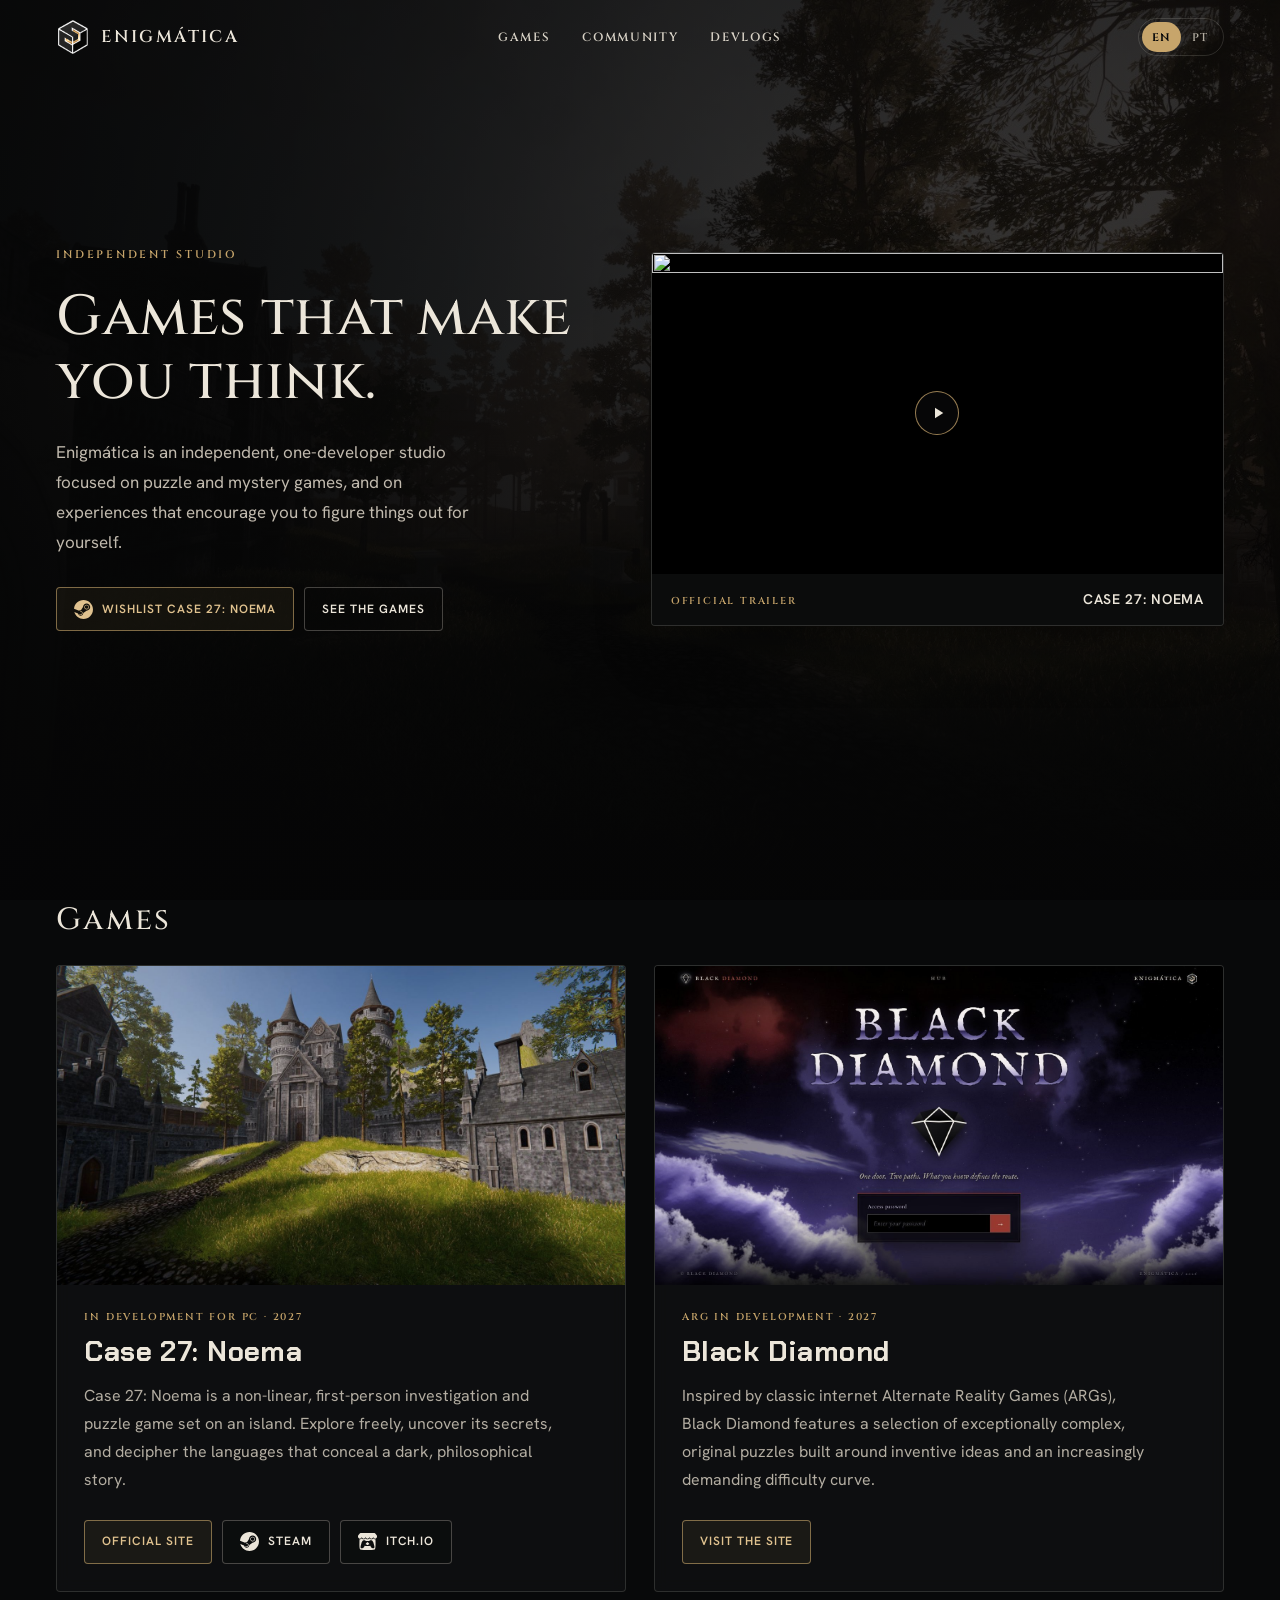
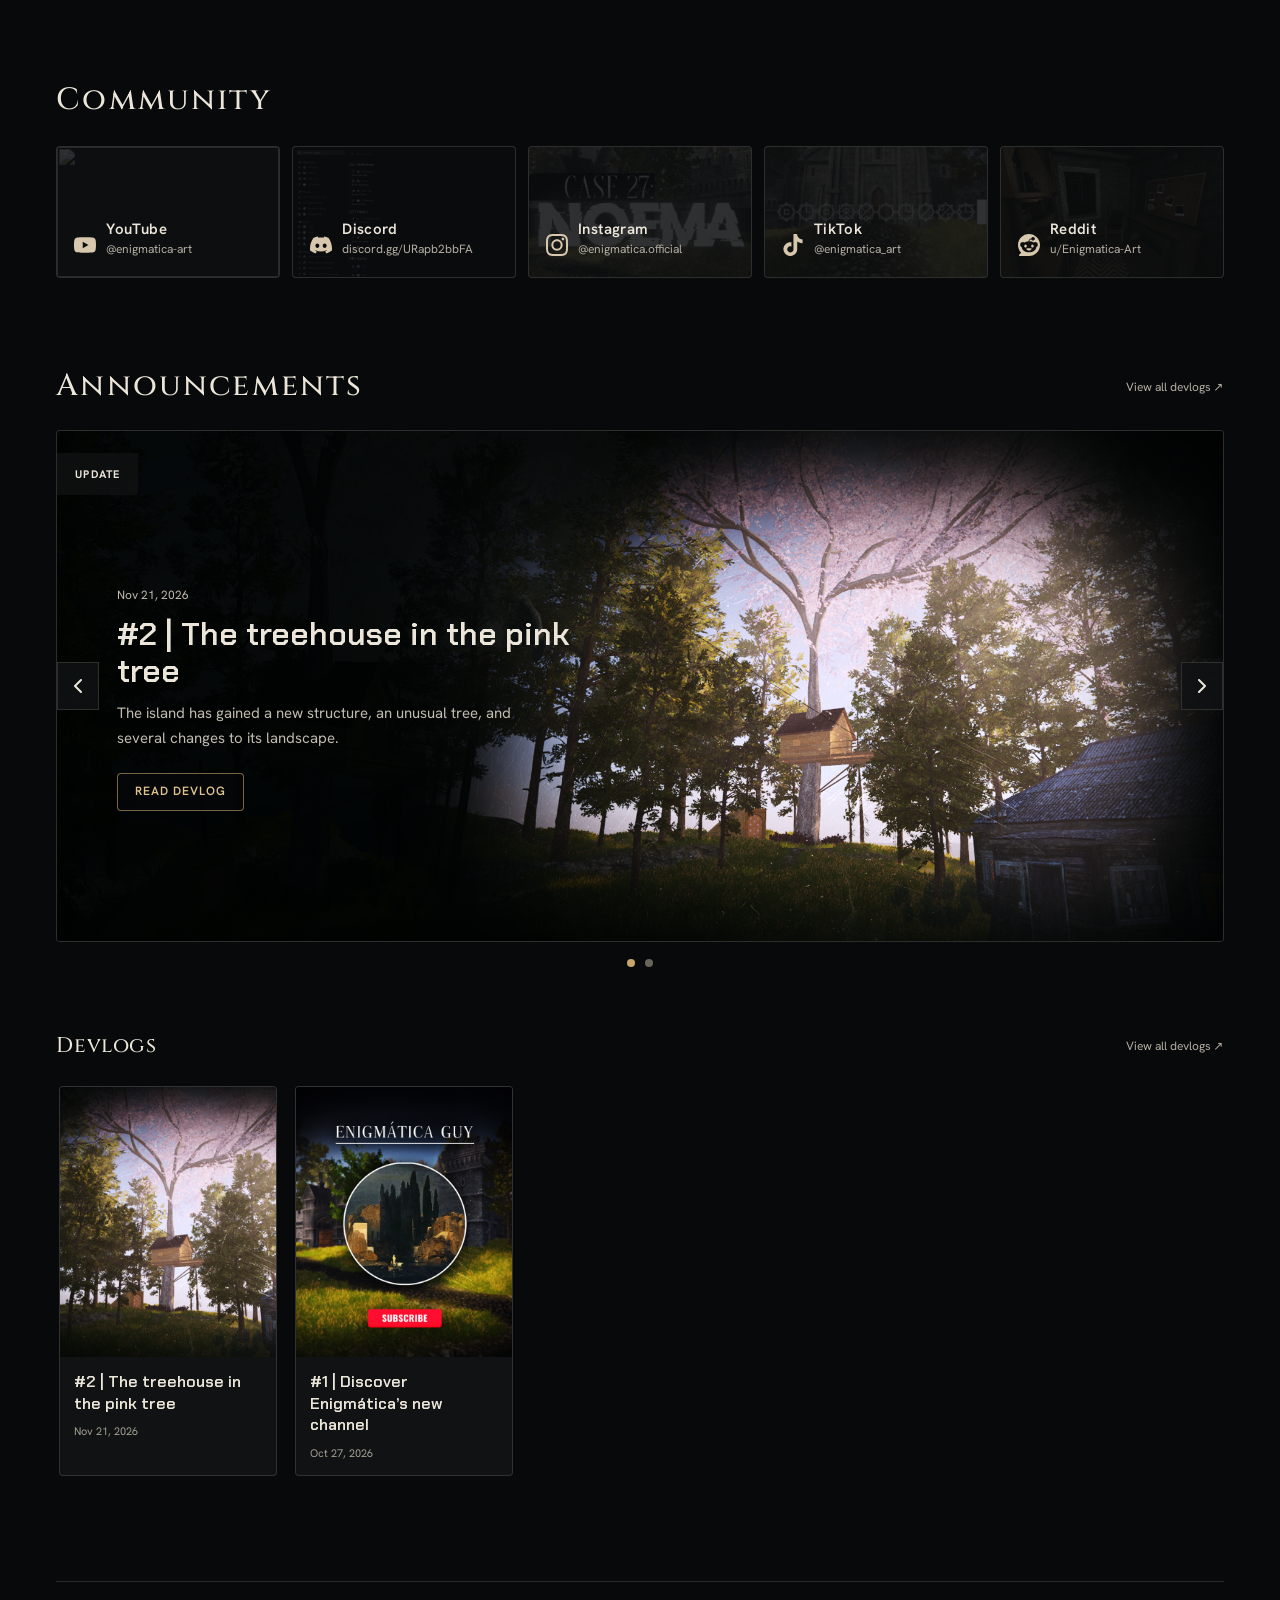
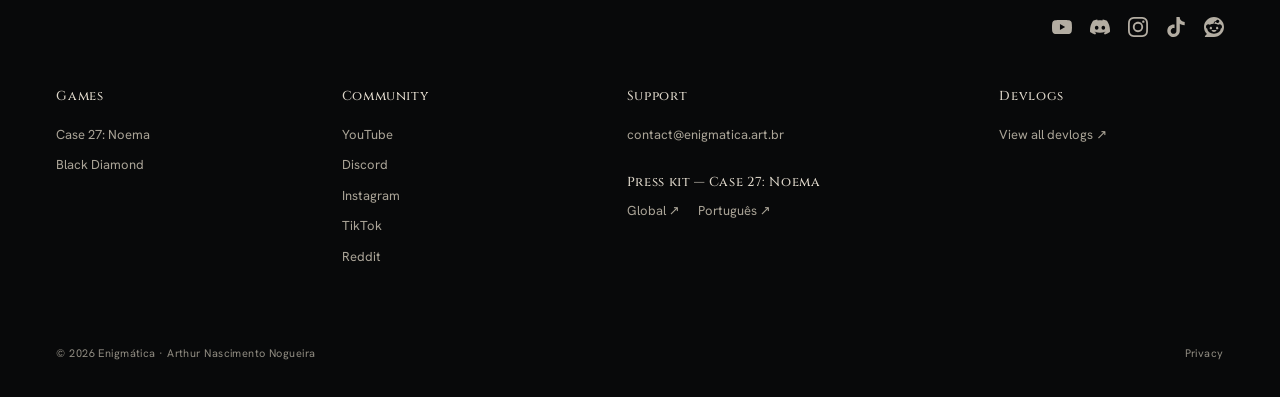
==== commit 9d33fca0: "Aplicar visual aprovado do Hub com tipografia e dourado do Noema" ====
--- a/index.html
+++ b/index.html
@@ -3,7 +3,7 @@
 <head>
   <meta charset="utf-8">
   <meta name="viewport" content="width=device-width, initial-scale=1, viewport-fit=cover">
-  <meta name="theme-color" content="#07090c">
+  <meta name="theme-color" content="#08090a">
   <meta name="description" content="Enigmática is an independent, one-developer studio focused on puzzle and mystery games, and on experiences that encourage you to figure things out for yourself.">
   <meta property="og:title" content="Enigmática">
   <meta property="og:description" content="Independent studio. Puzzle and mystery games.">
@@ -13,6 +13,7 @@
   <link rel="stylesheet" href="styles.css?v=20261121-gold">
   <title>Enigmática</title>
   <link rel="stylesheet" href="devlogs.css?v=20261121-layout">
+<link rel="stylesheet" href="preview-theme.css?v=4">
 </head>
 <body>
   <div class="bg" aria-hidden="true"></div>
@@ -30,7 +31,7 @@
   <main id="top">
     <section class="hero" aria-labelledby="hero-title">
       <div class="hero-copy">
-        <h1 id="hero-title" data-i18n="hero.title">Games that make you think.</h1>
+        <p class="hub-kicker" data-i18n="tagline">Independent studio</p><h1 id="hero-title" data-i18n="hero.title">Games that make you think.</h1>
         <p class="lede" data-i18n="hero.lede">Enigmática is an independent, one-developer studio focused on puzzle and mystery games, and on experiences that encourage you to figure things out for yourself.</p>
         <div class="row">
           <a class="b on" href="https://store.steampowered.com/app/5361160" target="_blank" rel="noopener noreferrer"><svg class="ic" viewBox="0 0 24 24" aria-hidden="true"><path d="M11.979 0C5.678 0 .511 4.86.022 11.037l6.432 2.658c.545-.371 1.203-.59 1.912-.59.063 0 .125.004.188.006l2.861-4.142V8.91c0-2.495 2.028-4.524 4.524-4.524 2.494 0 4.524 2.031 4.524 4.527s-2.03 4.525-4.524 4.525h-.105l-4.076 2.911c0 .052.004.105.004.159 0 1.875-1.515 3.396-3.39 3.396-1.635 0-3.016-1.173-3.331-2.727L.436 15.27C1.862 20.307 6.486 24 11.979 24c6.627 0 11.999-5.373 11.999-12S18.605 0 11.979 0zM7.54 18.21l-1.473-.61c.262.543.714.999 1.314 1.25 1.297.539 2.793-.076 3.332-1.375.263-.63.264-1.319.005-1.949s-.75-1.121-1.377-1.383c-.624-.26-1.29-.249-1.878-.03l1.523.63c.956.4 1.409 1.5 1.009 2.455-.397.957-1.497 1.41-2.454 1.012H7.54zm11.415-9.303c0-1.662-1.353-3.015-3.015-3.015-1.665 0-3.015 1.353-3.015 3.015 0 1.665 1.35 3.015 3.015 3.015 1.663 0 3.015-1.35 3.015-3.015zm-5.273-.005c0-1.252 1.013-2.266 2.265-2.266 1.249 0 2.266 1.014 2.266 2.266 0 1.251-1.017 2.265-2.266 2.265-1.253 0-2.265-1.014-2.265-2.265z"/></svg><span data-i18n="hero.wishlist">Wishlist Case 27: Noema</span></a>
--- a/preview-theme.css
+++ b/preview-theme.css
@@ -0,0 +1,24 @@
+@font-face{font-family:HubCinzel;src:url('assets/fonts/cinzel-latin-wght-normal.woff2') format('woff2');font-weight:400 900;font-display:swap}
+@font-face{font-family:HubHanken;src:url('assets/fonts/hanken-grotesk-latin-wght-normal.woff2') format('woff2');font-weight:100 900;font-display:swap}
+@font-face{font-family:HubCormorant;src:url('assets/fonts/cormorant-garamond-latin-400-italic.woff2') format('woff2');font-weight:400;font-style:italic;font-display:swap}
+:root{--ink:#08090a;--text:#ece6da;--dim:#b3ada2;--mute:#8f8b81;--hot:#c7a56b;--line:rgba(236,230,218,.15);--panel:rgba(16,18,19,.7);--gut:clamp(20px,4.4vw,64px)}
+body{font-family:HubHanken,system-ui,sans-serif;font-size:17px;line-height:1.65}
+.bg{filter:saturate(.55) brightness(.61)}
+.bg::after{background:radial-gradient(ellipse at 65% 32%,#08090a25,#08090ab8 85%),linear-gradient(90deg,#08090ae8 0%,#08090ab0 48%,#08090a75),linear-gradient(0deg,#08090a 0%,transparent 42%)}
+.head{padding-block:18px;gap:24px}.head.is-scrolled{background:#08090ae8;border-color:var(--line);backdrop-filter:blur(12px)}
+.logo{gap:11px}.logo img{width:34px;height:34px}.logo b{font:600 17px/1.1 HubCinzel,Georgia,serif;letter-spacing:.14em}
+.nav{gap:32px}.nav a{position:relative;font:600 12px/1.4 HubCinzel,Georgia,serif;letter-spacing:.14em;color:#d8d2c6;padding:6px 0}.nav a::after{content:'';position:absolute;bottom:0;left:0;width:0;height:1px;background:var(--hot);transition:width .25s}.nav a:hover::after{width:100%}
+.lang{display:inline-flex;gap:0;padding:3px;border:1px solid var(--line);border-radius:999px}.lang>span{display:none}.lang button{min-width:39px;min-height:30px;border-radius:999px;padding:0 10px;font:600 11px/1 HubCinzel,Georgia,serif;letter-spacing:.08em;color:var(--dim)}.lang button[aria-pressed=true]{background:var(--hot);color:var(--ink)}
+.hero{grid-template-columns:minmax(0,1fr) minmax(0,1.08fr);gap:clamp(32px,5vw,76px);min-height:calc(90svh - 74px);padding:70px 0 78px}.hero-copy{max-width:590px}.hub-kicker{font:600 11px/1.5 HubCinzel,Georgia,serif;letter-spacing:.25em;text-transform:uppercase;color:var(--hot);margin-bottom:23px}.hero h1{font:500 clamp(38px,4.4vw,64px)/1.13 HubCinzel,Georgia,serif;letter-spacing:.005em;text-transform:none;max-width:15ch}.lede{font:400 17px/1.75 HubHanken,system-ui,sans-serif;color:#c1baae;max-width:43ch;margin:25px 0 30px}
+.b{font:600 12px/1.3 HubHanken,system-ui,sans-serif;letter-spacing:.08em;border:1px solid #ece6da45;border-radius:4px;background:#08090a40;min-height:44px;padding:0 17px;transition:background .25s,border-color .25s,color .25s,transform .25s}.b:hover{background:#ece6da10;border-color:var(--hot);transform:translateY(-1px)}.b.on{background:#c7a56b12;color:#e0c28f;border-color:#c7a56b99}.b.on:hover{background:var(--hot);border-color:var(--hot);color:var(--ink)}.b .ic{width:19px;height:19px}
+.panel{background:var(--panel);border-color:var(--line);border-radius:4px;overflow:hidden;backdrop-filter:blur(8px)}.trailer{box-shadow:0 24px 60px #0003}.trailer figcaption{background:#0b0d0de8;padding:16px 19px}.trailer figcaption b{font:600 14px/1.4 HubHanken,system-ui,sans-serif;letter-spacing:.05em}.st{font:600 10px/1.5 HubCinzel,Georgia,serif;letter-spacing:.18em;color:var(--hot)}
+.play{width:44px;height:44px;border:1px solid #c7a56bbf;border-radius:50%;background:#08090ac4;color:var(--text);backdrop-filter:blur(6px);box-shadow:0 4px 20px #0003}.play svg{width:18px;height:18px;margin-left:2px}.poster:hover .play{background:var(--hot);color:var(--ink);transform:scale(1.04)}
+.block{padding-top:clamp(64px,7vw,100px)}.h{font:500 clamp(25px,2.4vw,34px)/1.25 HubCinzel,Georgia,serif;letter-spacing:.07em;text-transform:none}.games{gap:28px}.game .p{padding:25px 27px 27px}.game h3{font-family:Chakra,system-ui,sans-serif;font-size:28px;letter-spacing:.015em;text-transform:none;line-height:1.2;margin:10px 0 13px}.tx{font-size:16px;line-height:1.75;color:#b3ada2;max-width:52ch}.game .row{padding-top:26px}.shot img{filter:saturate(.83)}
+.chs{gap:12px}.ch{border-color:var(--line);border-radius:4px;background:#101213a8;min-height:132px;padding:17px;gap:10px}.ch img{opacity:.15;filter:saturate(.45)}.ch b{font:600 15px/1.4 HubHanken,system-ui,sans-serif;letter-spacing:.025em;text-transform:none}.ch small{font-size:12px;color:#b3ada2}.ch>.ic{width:22px;height:22px;color:#d7c7ac}.ch:hover{border-color:#c7a56b80}.ch:hover img{opacity:.24}
+.devlog-heading .h{margin:0}.all-devlogs{font:400 12px/1.5 HubHanken,system-ui,sans-serif;color:#b3ada2}.compact h3{font:500 21px/1.4 HubCinzel,Georgia,serif;letter-spacing:.03em}.spotlight{border-color:var(--line);border-radius:4px;background:#0b0d0d}.spotlight-slide>.devlog-kind{background:#101213c9;color:#ece6da;border-bottom-right-radius:3px;font-family:HubHanken,system-ui,sans-serif;letter-spacing:.1em}.spotlight-slide h3{font-family:Chakra,system-ui,sans-serif;letter-spacing:0;font-weight:600}.spotlight-slide p{font-family:HubHanken,system-ui,sans-serif;color:#c1baae;max-width:54ch}.spotlight-slide time{color:#c1baae}.spotlight-slide .b{font-family:HubHanken,system-ui,sans-serif;border-color:#c7a56b99;background:#08090a80;color:#dfc28f}.spotlight-slide .b:hover{background:var(--hot);color:var(--ink)}.spot-arrow{background:#101213de;border-color:#ece6da24;color:#ece6da}.spot-arrow:hover{border-color:var(--hot);color:var(--hot)}.spot-dots button{background:#686459}.spot-dots button[aria-pressed=true]{background:var(--hot)}
+.devlog-card{border-color:var(--line);background:#101213;border-radius:4px;overflow:hidden}.devlog-card:hover{border-color:#c7a56b80}.devlog-card h3{font-family:Chakra,system-ui,sans-serif;font-weight:600;font-size:16px;color:#ece6da}.devlog-card time{font-family:HubHanken,system-ui,sans-serif;color:#a39e93}.featured-controls button{border-color:var(--line);background:#101213;border-radius:3px;color:#c5b79f}.featured-controls button:hover{border-color:var(--hot)}
+.devlog-dialog{background:#101213;border-color:#ece6da30;border-radius:5px}.reading-close{border-color:#ece6da45;background:#08090ae6;color:var(--text);border-radius:3px}.reading-hero-copy{color:var(--text)}.reading-hero h1{font-family:Chakra,system-ui,sans-serif;font-weight:600}.reading-hero p{font-family:HubHanken,system-ui,sans-serif;color:#c1baae;max-width:48ch}.reading-hero time,.reading-hero>.devlog-kind{font-family:HubHanken,system-ui,sans-serif;color:#d1c9bd}.reading-copy{padding-bottom:58px}.devlog-prose{font:400 16px/1.85 HubHanken,system-ui,sans-serif;color:#d4cec2}.devlog-prose h2,.devlog-prose h3{font-family:HubCinzel,Georgia,serif;font-weight:500;color:#ece6da}.devlog-prose a{color:#dcc08c}.devlog-prose blockquote{background:#c7a56b08}.youtube-channel-card{background:#171a19;border-color:#ece6da24;color:#ece6da!important}.youtube-channel-copy small{color:#aaa497}
+.archive-heading h1,.privacy-copy h1{font-family:HubCinzel,Georgia,serif;font-weight:500;text-transform:none;letter-spacing:.03em}.privacy-copy{font-family:HubHanken,system-ui,sans-serif}.privacy-copy h2{font-family:HubCinzel,Georgia,serif;font-weight:500}.privacy-copy p{color:#b3ada2}.expanded-foot{border-color:var(--line);letter-spacing:0}.footer-links{gap:36px}.footer-links h2{font:500 13px/1.6 HubCinzel,Georgia,serif;letter-spacing:.05em;color:#ded7ca}.footer-links a{font:400 13px/1.5 HubHanken,system-ui,sans-serif;color:#aaa497}.footer-links a:hover{color:var(--hot)}.footer-bottom{font:400 11px/1.7 HubHanken,system-ui,sans-serif;letter-spacing:.04em;color:#8f8b81}.expanded-foot>.socials{border-color:var(--line)}body.reading .head{background:#08090af2}
+@media(max-width:1000px){.hero{grid-template-columns:1fr;min-height:0;padding:48px 0 30px;gap:40px}.hero-copy{max-width:650px}.hero h1{font-size:clamp(38px,6vw,60px);max-width:18ch}.hero .trailer{max-width:760px;width:100%}.nav{gap:18px}.nav a{font-size:11px}.logo b{font-size:15px}}
+@media(max-width:640px){body{font-size:16px}.head{padding-block:14px;gap:12px}.logo img{width:30px;height:30px}.logo b{font-size:14px;letter-spacing:.1em}.lang button{min-width:34px;min-height:28px;padding:0 8px;font-size:10px}.hero{padding:36px 0 24px;gap:32px}.hub-kicker{font-size:9px;margin-bottom:17px;letter-spacing:.19em}.hero h1{font-size:clamp(32px,8.7vw,46px);line-height:1.18;max-width:18ch}.lede{font-size:16px;line-height:1.7;margin:20px 0 24px;max-width:100%}.hero .row{flex-direction:row;gap:9px}.hero .b{flex:1 1 100%;font-size:11px;min-height:43px}.trailer figcaption{flex-direction:row;align-items:center;padding:12px 13px;gap:12px}.trailer figcaption b{font-size:12px}.st{font-size:9px}.play{width:40px;height:40px}.play svg{width:17px;height:17px}.block{padding-top:64px}.h{font-size:24px}.h::after{display:none}.games{gap:24px}.game .p{padding:20px}.game h3{font-size:25px}.tx{font-size:15px;line-height:1.75}.ch{min-height:0;padding:15px 17px;align-items:center}.ch>.ic{width:21px;height:21px}.ch b{font-size:15px}.ch small{font-size:12px}.chs{gap:9px}.spotlight-slide h3{font-size:clamp(15px,4vw,21px)}.spotlight-slide .b{min-height:28px;font-size:10px;padding:4px 9px}.spotlight-slide>.devlog-kind{font-size:9px}.devlog-card h3{font-size:15px}.reading-hero h1{font-size:clamp(13px,4cqw,20px)}.reading-copy{padding:25px 22px 42px}.devlog-prose{font-size:15px;line-height:1.8}.footer-links{gap:25px 20px}.footer-links h2{font-size:12px}.footer-links a{font-size:12px}.footer-bottom{font-size:10px;gap:14px;align-items:flex-start}}
+@media(prefers-reduced-motion:reduce){*{transition:none!important}}
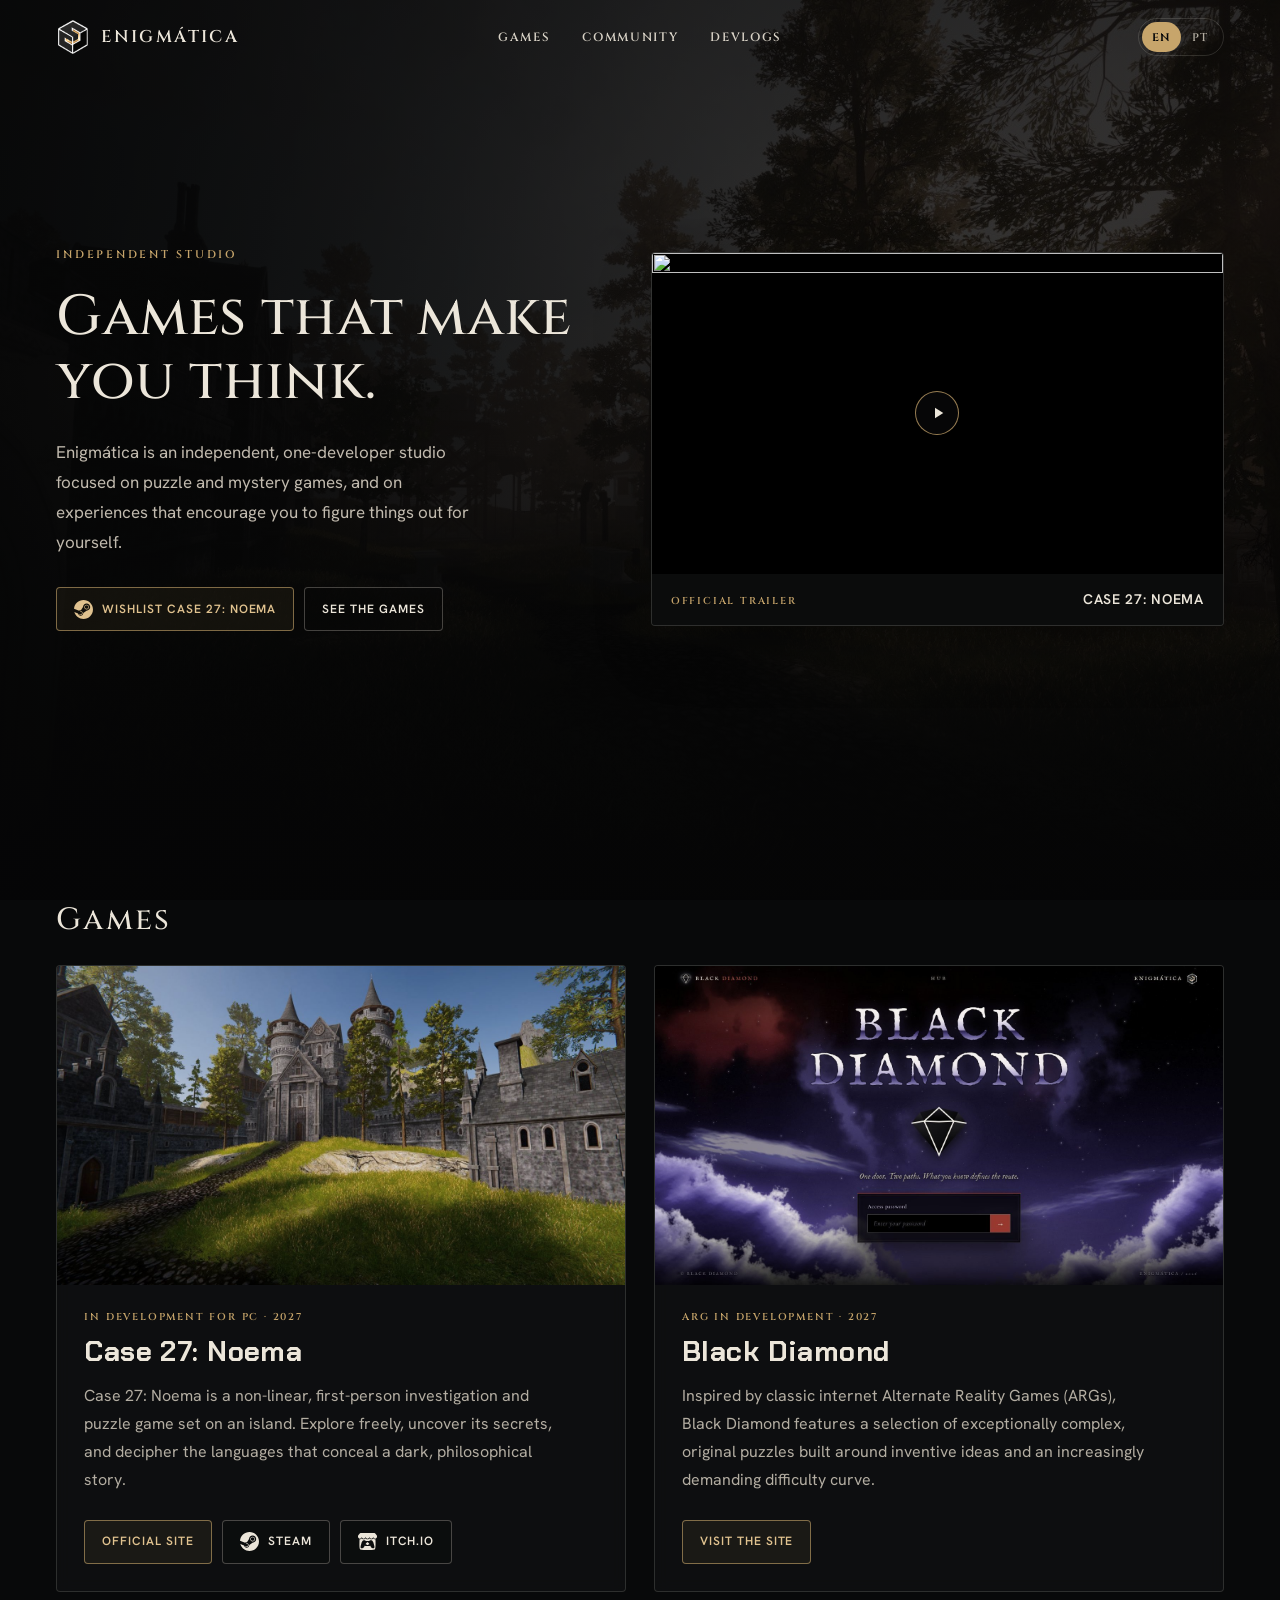
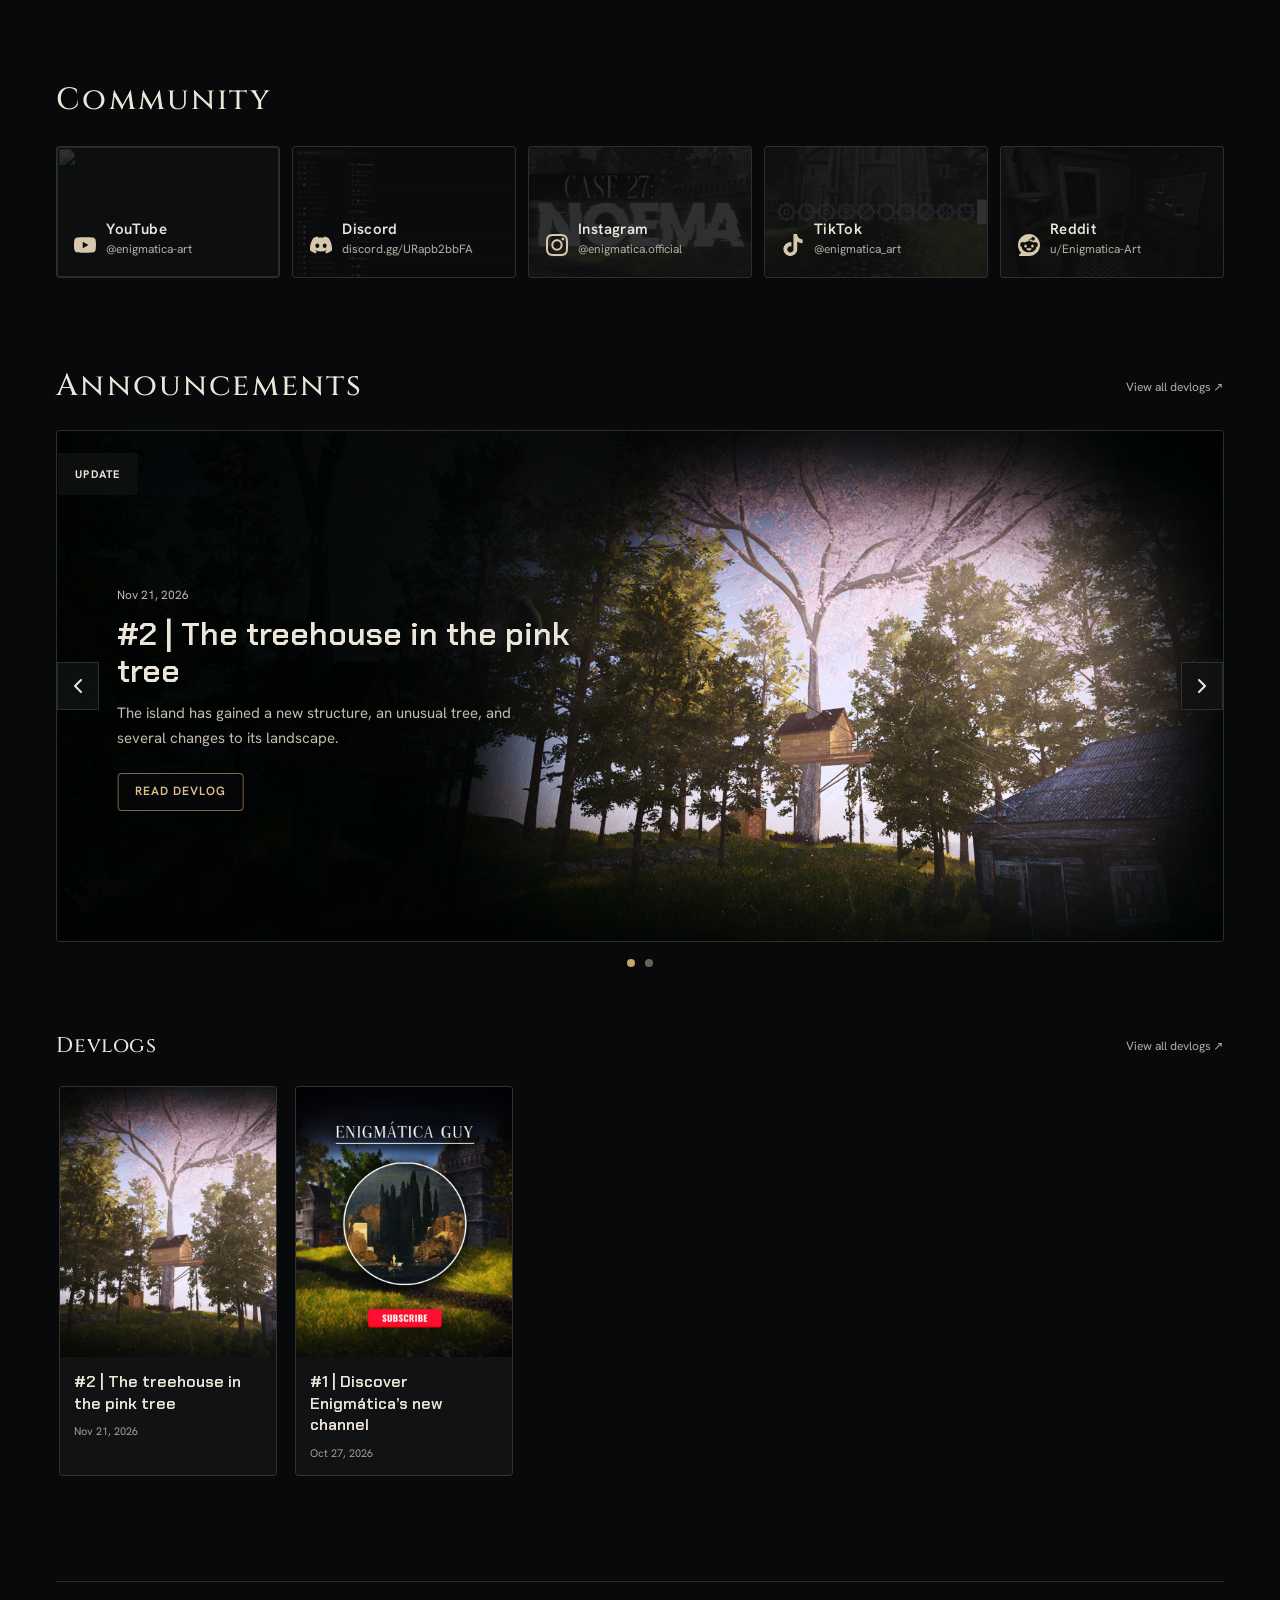
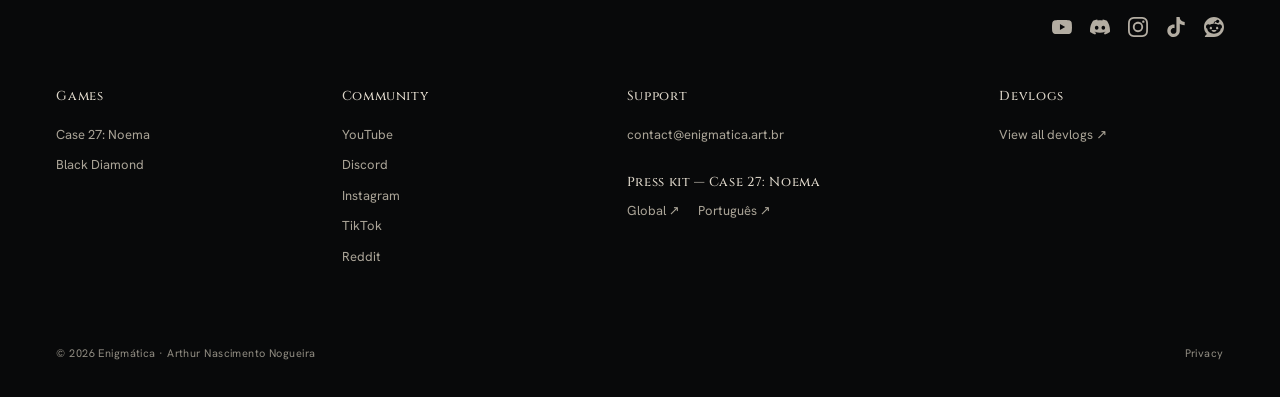
==== commit 8ad2e91a: "Manter o sentido das setas na navegação circular dos anúncios" ====
--- a/index.html
+++ b/index.html
@@ -103,6 +103,6 @@
   <script src="site.js?v=20261116-details"></script>
   <script src="devlog-data.js?v=20261112"></script>
   <script src="rich-content.js?v=20261116-standard"></script>
-  <script src="devlogs.js?v=20261121-layout"></script>
+  <script src="devlogs.js?v=20261121-circular"></script>
 </body>
 </html>
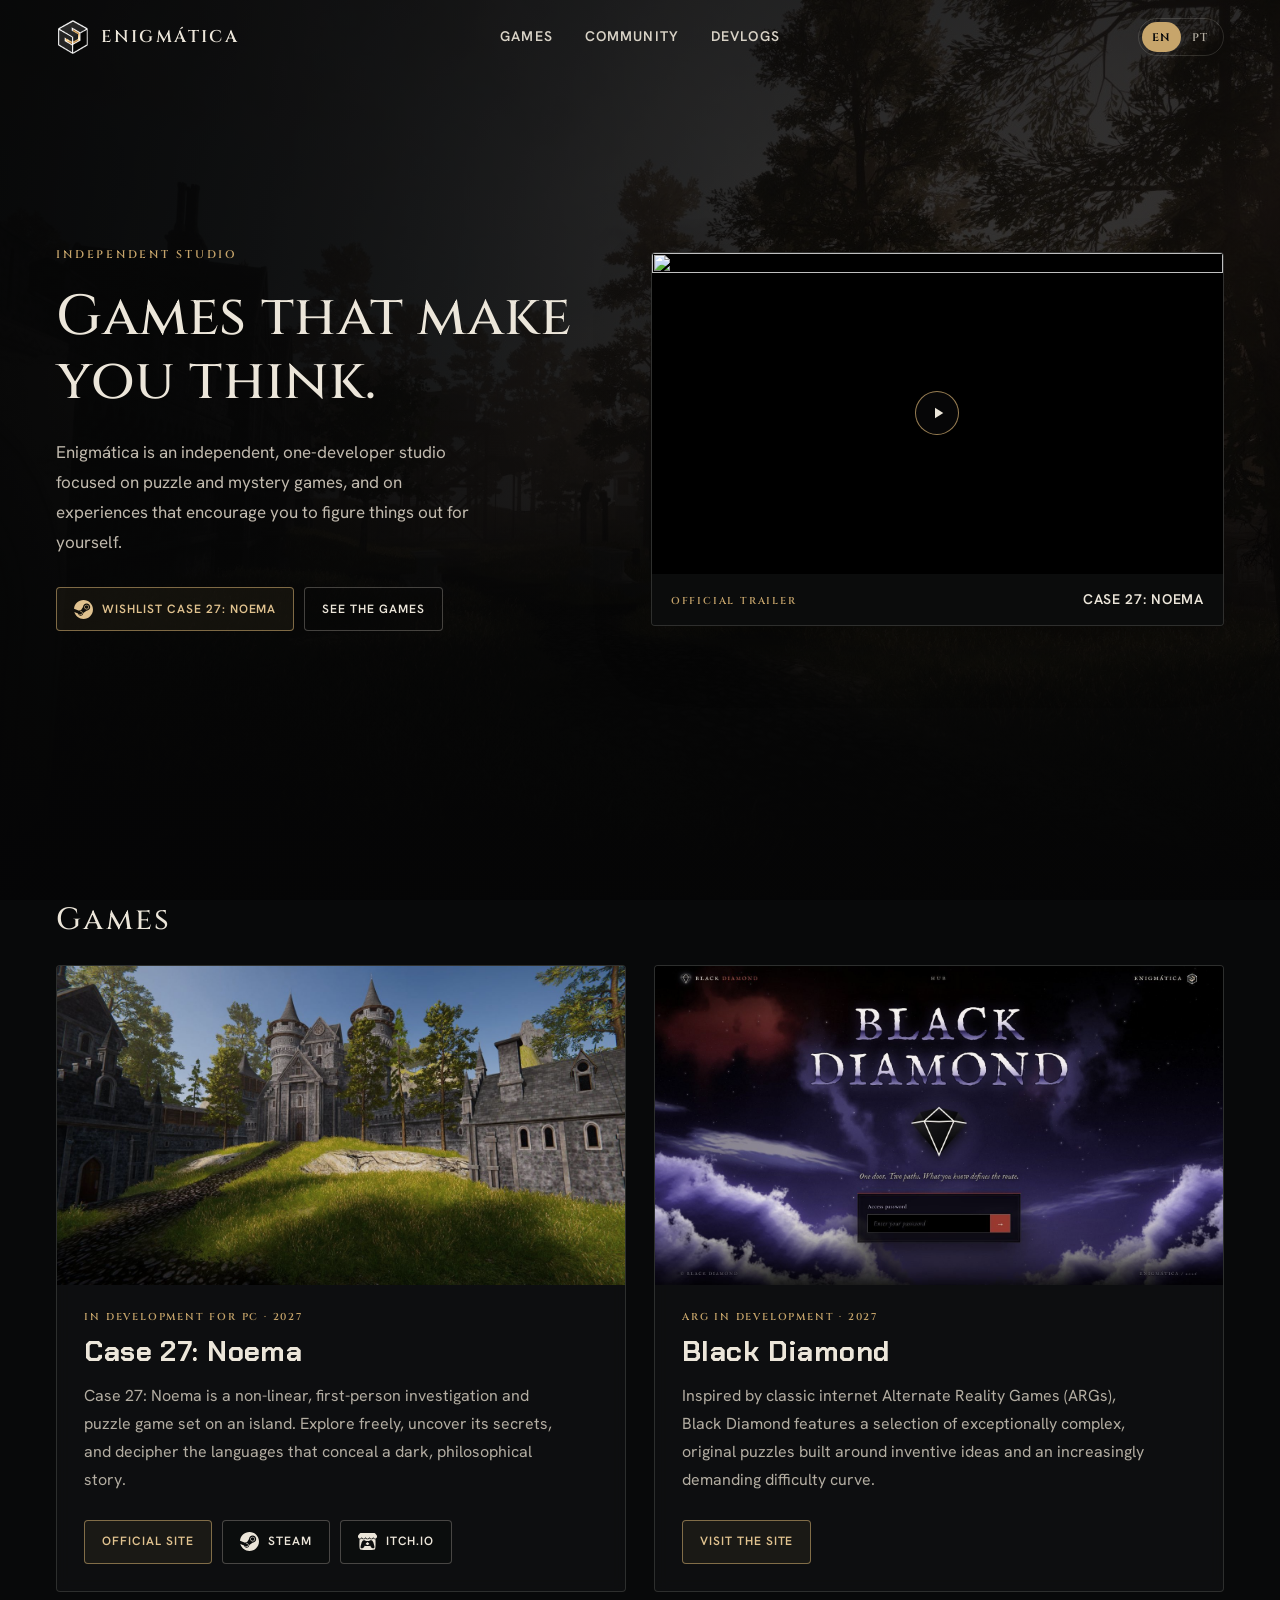
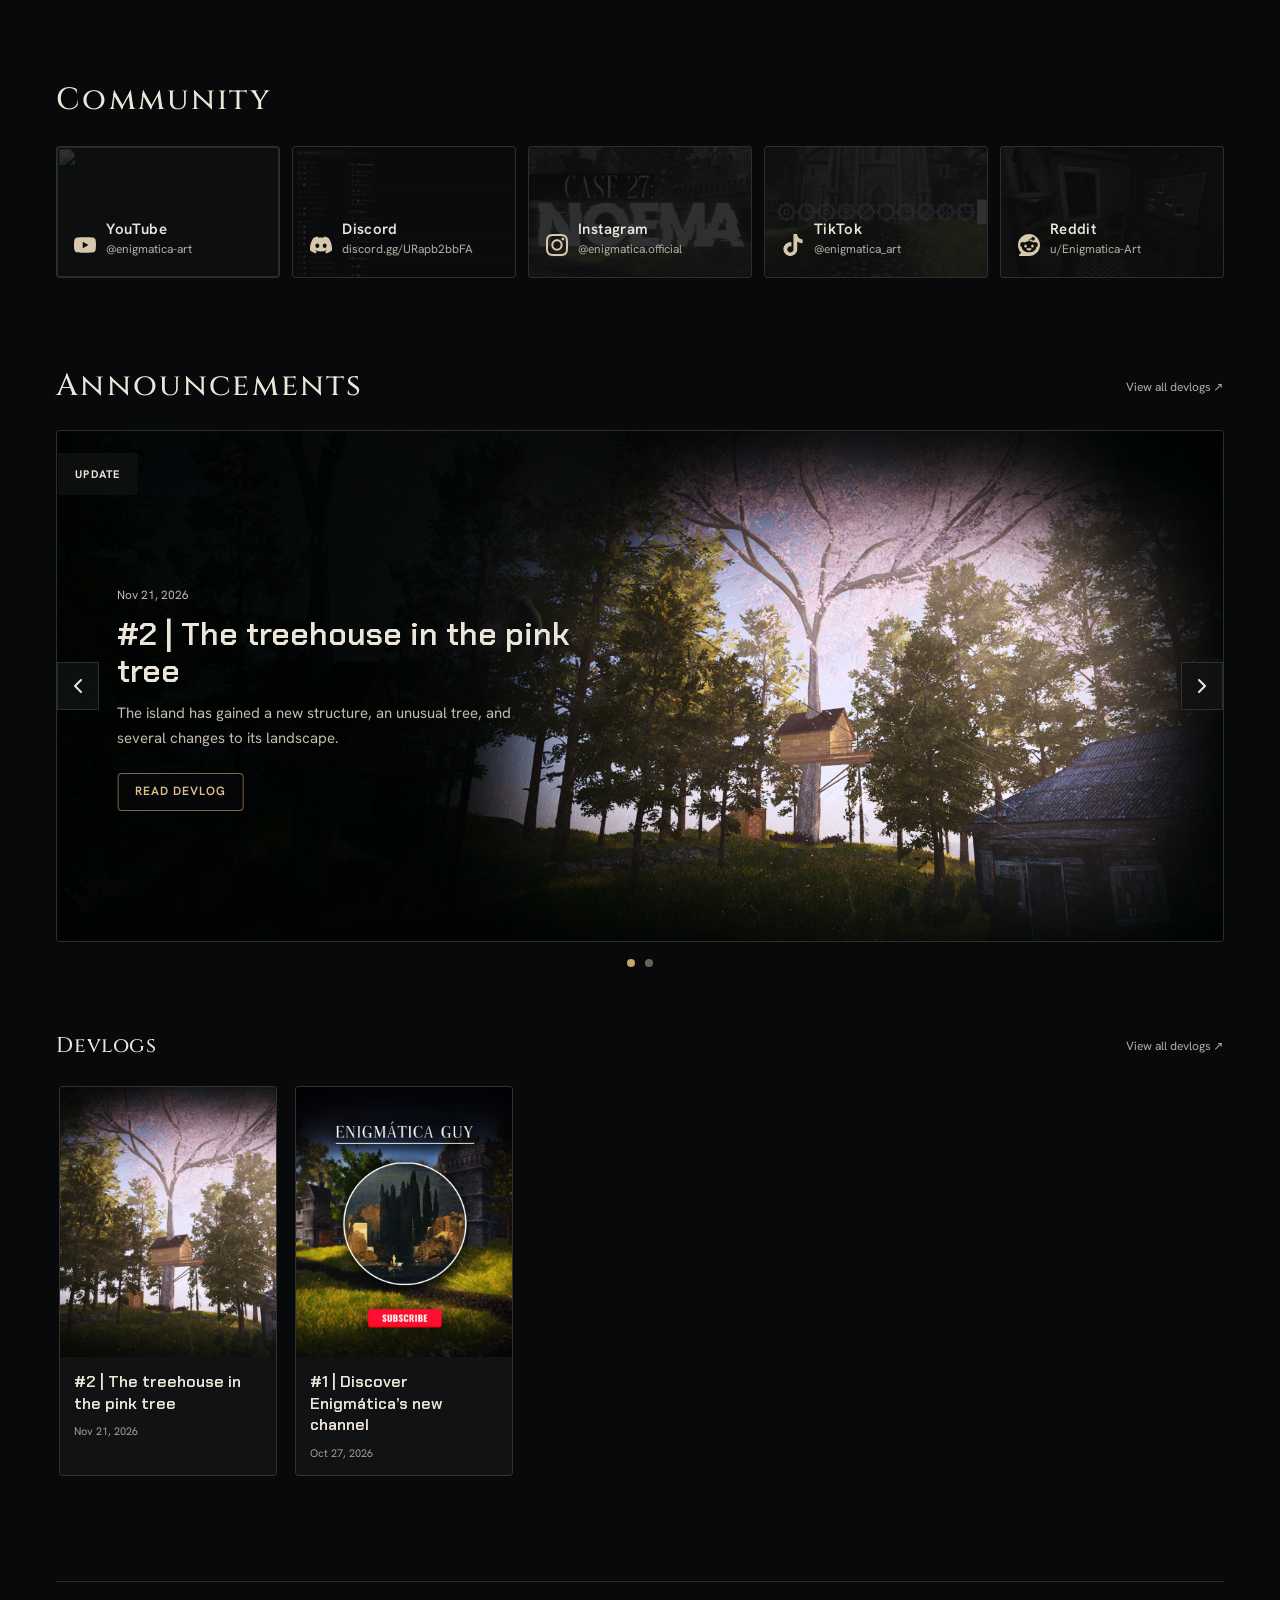
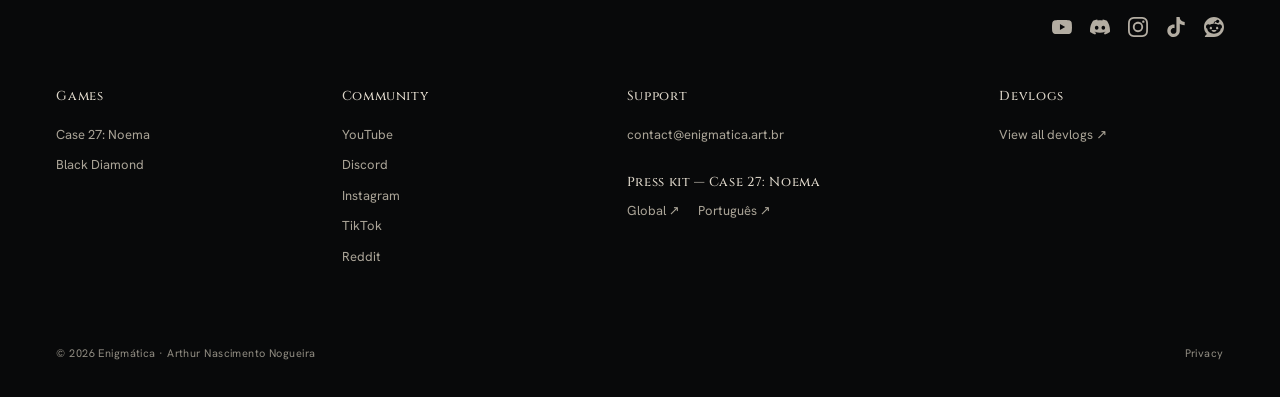
==== commit b7df5377: "Padronizar menus em Hanken sem serifa com tamanho de 14px" ====
--- a/index.html
+++ b/index.html
@@ -13,7 +13,7 @@
   <link rel="stylesheet" href="styles.css?v=20261121-gold">
   <title>Enigmática</title>
   <link rel="stylesheet" href="devlogs.css?v=20261121-layout">
-<link rel="stylesheet" href="preview-theme.css?v=4">
+<link rel="stylesheet" href="preview-theme.css?v=5">
 </head>
 <body>
   <div class="bg" aria-hidden="true"></div>
--- a/preview-theme.css
+++ b/preview-theme.css
@@ -7,7 +7,7 @@
 .bg::after{background:radial-gradient(ellipse at 65% 32%,#08090a25,#08090ab8 85%),linear-gradient(90deg,#08090ae8 0%,#08090ab0 48%,#08090a75),linear-gradient(0deg,#08090a 0%,transparent 42%)}
 .head{padding-block:18px;gap:24px}.head.is-scrolled{background:#08090ae8;border-color:var(--line);backdrop-filter:blur(12px)}
 .logo{gap:11px}.logo img{width:34px;height:34px}.logo b{font:600 17px/1.1 HubCinzel,Georgia,serif;letter-spacing:.14em}
-.nav{gap:32px}.nav a{position:relative;font:600 12px/1.4 HubCinzel,Georgia,serif;letter-spacing:.14em;color:#d8d2c6;padding:6px 0}.nav a::after{content:'';position:absolute;bottom:0;left:0;width:0;height:1px;background:var(--hot);transition:width .25s}.nav a:hover::after{width:100%}
+.nav{gap:32px}.nav a{position:relative;font:600 14px/1.4 HubHanken,system-ui,sans-serif;letter-spacing:.08em;color:#d8d2c6;padding:6px 0}.nav a::after{content:'';position:absolute;bottom:0;left:0;width:0;height:1px;background:var(--hot);transition:width .25s}.nav a:hover::after{width:100%}
 .lang{display:inline-flex;gap:0;padding:3px;border:1px solid var(--line);border-radius:999px}.lang>span{display:none}.lang button{min-width:39px;min-height:30px;border-radius:999px;padding:0 10px;font:600 11px/1 HubCinzel,Georgia,serif;letter-spacing:.08em;color:var(--dim)}.lang button[aria-pressed=true]{background:var(--hot);color:var(--ink)}
 .hero{grid-template-columns:minmax(0,1fr) minmax(0,1.08fr);gap:clamp(32px,5vw,76px);min-height:calc(90svh - 74px);padding:70px 0 78px}.hero-copy{max-width:590px}.hub-kicker{font:600 11px/1.5 HubCinzel,Georgia,serif;letter-spacing:.25em;text-transform:uppercase;color:var(--hot);margin-bottom:23px}.hero h1{font:500 clamp(38px,4.4vw,64px)/1.13 HubCinzel,Georgia,serif;letter-spacing:.005em;text-transform:none;max-width:15ch}.lede{font:400 17px/1.75 HubHanken,system-ui,sans-serif;color:#c1baae;max-width:43ch;margin:25px 0 30px}
 .b{font:600 12px/1.3 HubHanken,system-ui,sans-serif;letter-spacing:.08em;border:1px solid #ece6da45;border-radius:4px;background:#08090a40;min-height:44px;padding:0 17px;transition:background .25s,border-color .25s,color .25s,transform .25s}.b:hover{background:#ece6da10;border-color:var(--hot);transform:translateY(-1px)}.b.on{background:#c7a56b12;color:#e0c28f;border-color:#c7a56b99}.b.on:hover{background:var(--hot);border-color:var(--hot);color:var(--ink)}.b .ic{width:19px;height:19px}
@@ -19,6 +19,6 @@
 .devlog-card{border-color:var(--line);background:#101213;border-radius:4px;overflow:hidden}.devlog-card:hover{border-color:#c7a56b80}.devlog-card h3{font-family:Chakra,system-ui,sans-serif;font-weight:600;font-size:16px;color:#ece6da}.devlog-card time{font-family:HubHanken,system-ui,sans-serif;color:#a39e93}.featured-controls button{border-color:var(--line);background:#101213;border-radius:3px;color:#c5b79f}.featured-controls button:hover{border-color:var(--hot)}
 .devlog-dialog{background:#101213;border-color:#ece6da30;border-radius:5px}.reading-close{border-color:#ece6da45;background:#08090ae6;color:var(--text);border-radius:3px}.reading-hero-copy{color:var(--text)}.reading-hero h1{font-family:Chakra,system-ui,sans-serif;font-weight:600}.reading-hero p{font-family:HubHanken,system-ui,sans-serif;color:#c1baae;max-width:48ch}.reading-hero time,.reading-hero>.devlog-kind{font-family:HubHanken,system-ui,sans-serif;color:#d1c9bd}.reading-copy{padding-bottom:58px}.devlog-prose{font:400 16px/1.85 HubHanken,system-ui,sans-serif;color:#d4cec2}.devlog-prose h2,.devlog-prose h3{font-family:HubCinzel,Georgia,serif;font-weight:500;color:#ece6da}.devlog-prose a{color:#dcc08c}.devlog-prose blockquote{background:#c7a56b08}.youtube-channel-card{background:#171a19;border-color:#ece6da24;color:#ece6da!important}.youtube-channel-copy small{color:#aaa497}
 .archive-heading h1,.privacy-copy h1{font-family:HubCinzel,Georgia,serif;font-weight:500;text-transform:none;letter-spacing:.03em}.privacy-copy{font-family:HubHanken,system-ui,sans-serif}.privacy-copy h2{font-family:HubCinzel,Georgia,serif;font-weight:500}.privacy-copy p{color:#b3ada2}.expanded-foot{border-color:var(--line);letter-spacing:0}.footer-links{gap:36px}.footer-links h2{font:500 13px/1.6 HubCinzel,Georgia,serif;letter-spacing:.05em;color:#ded7ca}.footer-links a{font:400 13px/1.5 HubHanken,system-ui,sans-serif;color:#aaa497}.footer-links a:hover{color:var(--hot)}.footer-bottom{font:400 11px/1.7 HubHanken,system-ui,sans-serif;letter-spacing:.04em;color:#8f8b81}.expanded-foot>.socials{border-color:var(--line)}body.reading .head{background:#08090af2}
-@media(max-width:1000px){.hero{grid-template-columns:1fr;min-height:0;padding:48px 0 30px;gap:40px}.hero-copy{max-width:650px}.hero h1{font-size:clamp(38px,6vw,60px);max-width:18ch}.hero .trailer{max-width:760px;width:100%}.nav{gap:18px}.nav a{font-size:11px}.logo b{font-size:15px}}
+@media(max-width:1000px){.hero{grid-template-columns:1fr;min-height:0;padding:48px 0 30px;gap:40px}.hero-copy{max-width:650px}.hero h1{font-size:clamp(38px,6vw,60px);max-width:18ch}.hero .trailer{max-width:760px;width:100%}.nav{gap:18px}.nav a{font-size:14px}.logo b{font-size:15px}}
 @media(max-width:640px){body{font-size:16px}.head{padding-block:14px;gap:12px}.logo img{width:30px;height:30px}.logo b{font-size:14px;letter-spacing:.1em}.lang button{min-width:34px;min-height:28px;padding:0 8px;font-size:10px}.hero{padding:36px 0 24px;gap:32px}.hub-kicker{font-size:9px;margin-bottom:17px;letter-spacing:.19em}.hero h1{font-size:clamp(32px,8.7vw,46px);line-height:1.18;max-width:18ch}.lede{font-size:16px;line-height:1.7;margin:20px 0 24px;max-width:100%}.hero .row{flex-direction:row;gap:9px}.hero .b{flex:1 1 100%;font-size:11px;min-height:43px}.trailer figcaption{flex-direction:row;align-items:center;padding:12px 13px;gap:12px}.trailer figcaption b{font-size:12px}.st{font-size:9px}.play{width:40px;height:40px}.play svg{width:17px;height:17px}.block{padding-top:64px}.h{font-size:24px}.h::after{display:none}.games{gap:24px}.game .p{padding:20px}.game h3{font-size:25px}.tx{font-size:15px;line-height:1.75}.ch{min-height:0;padding:15px 17px;align-items:center}.ch>.ic{width:21px;height:21px}.ch b{font-size:15px}.ch small{font-size:12px}.chs{gap:9px}.spotlight-slide h3{font-size:clamp(15px,4vw,21px)}.spotlight-slide .b{min-height:28px;font-size:10px;padding:4px 9px}.spotlight-slide>.devlog-kind{font-size:9px}.devlog-card h3{font-size:15px}.reading-hero h1{font-size:clamp(13px,4cqw,20px)}.reading-copy{padding:25px 22px 42px}.devlog-prose{font-size:15px;line-height:1.8}.footer-links{gap:25px 20px}.footer-links h2{font-size:12px}.footer-links a{font-size:12px}.footer-bottom{font-size:10px;gap:14px;align-items:flex-start}}
 @media(prefers-reduced-motion:reduce){*{transition:none!important}}
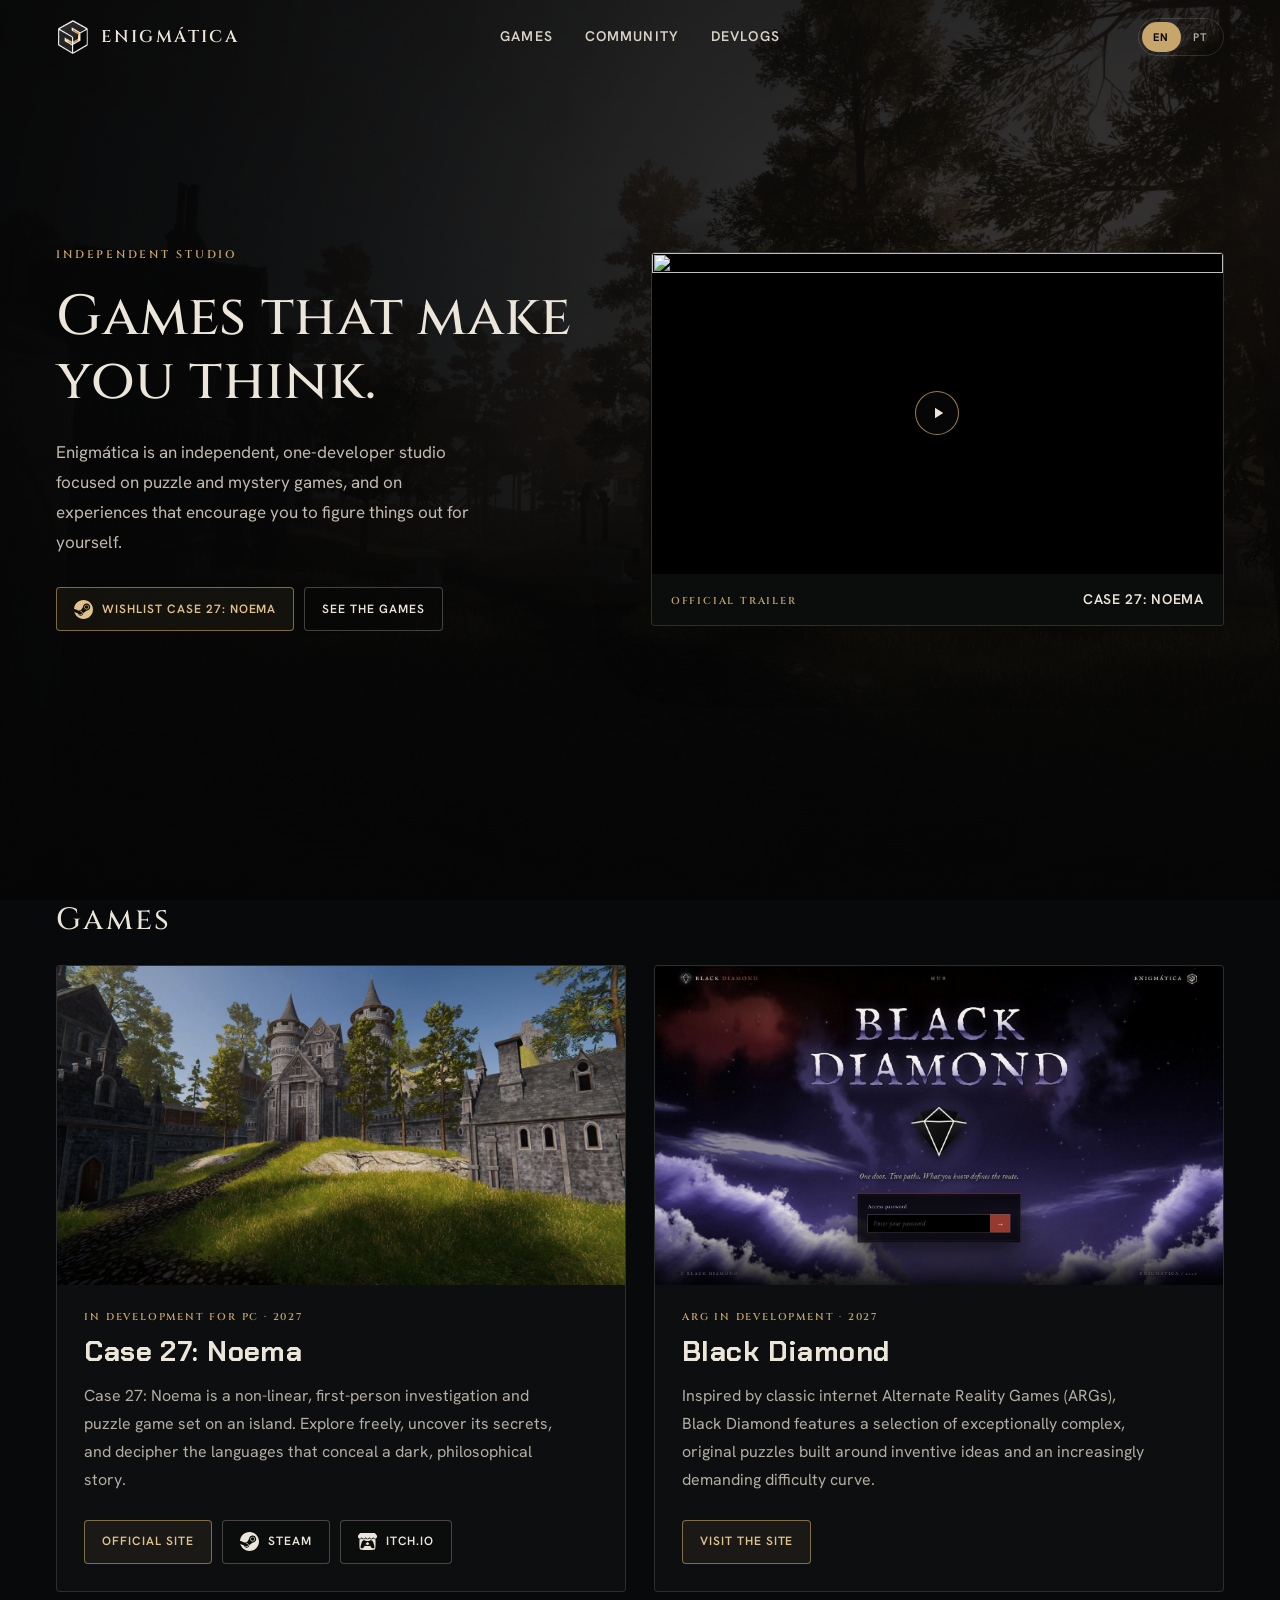
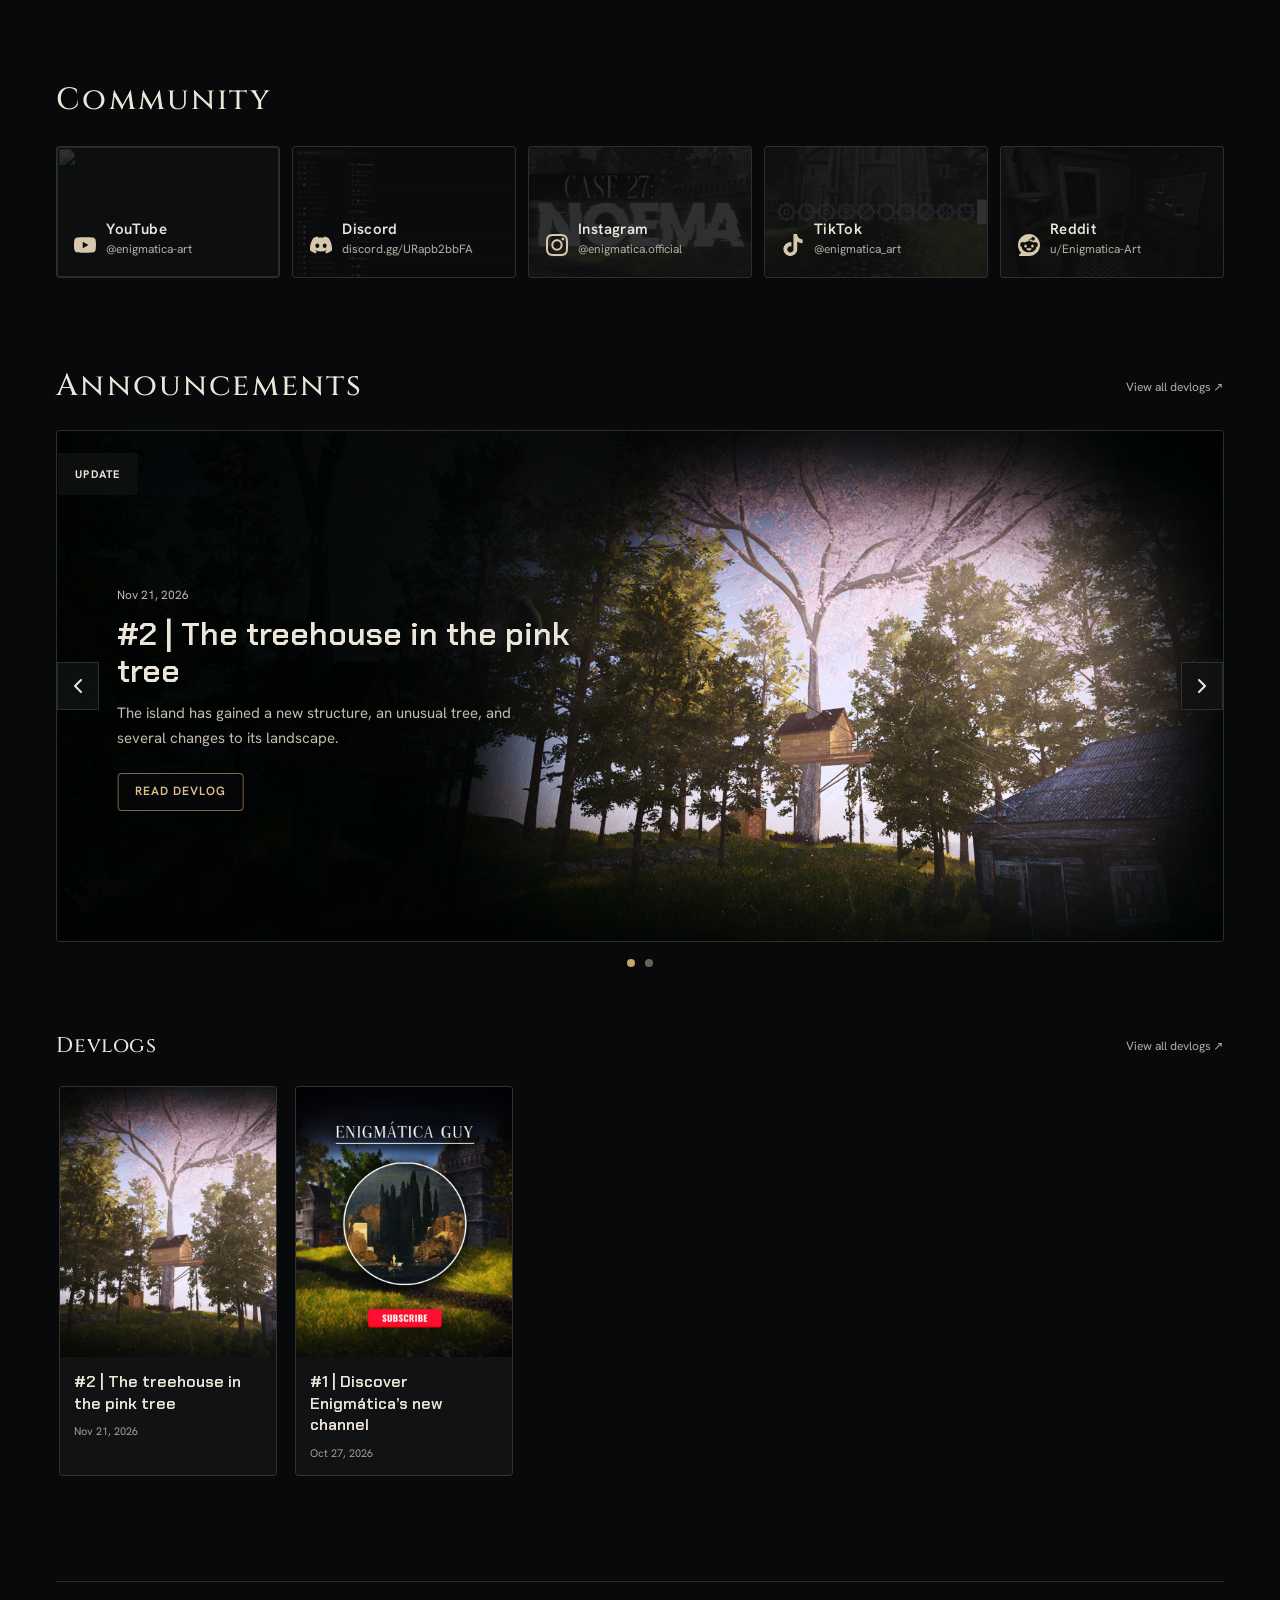
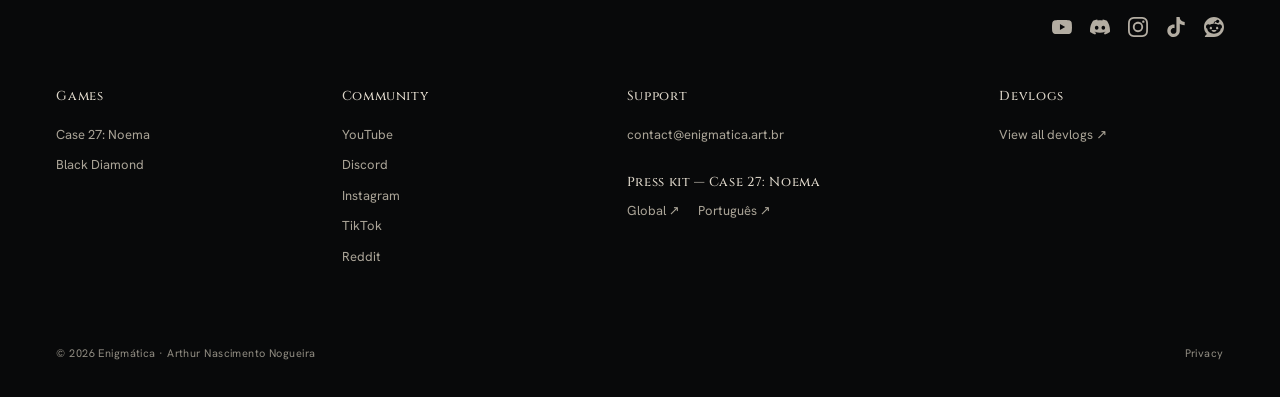
==== commit 52190305: "Usar Hanken sem serifa nos botões EN/PT" ====
--- a/index.html
+++ b/index.html
@@ -13,7 +13,7 @@
   <link rel="stylesheet" href="styles.css?v=20261121-gold">
   <title>Enigmática</title>
   <link rel="stylesheet" href="devlogs.css?v=20261121-layout">
-<link rel="stylesheet" href="preview-theme.css?v=5">
+<link rel="stylesheet" href="preview-theme.css?v=6">
 </head>
 <body>
   <div class="bg" aria-hidden="true"></div>
--- a/preview-theme.css
+++ b/preview-theme.css
@@ -8,7 +8,7 @@
 .head{padding-block:18px;gap:24px}.head.is-scrolled{background:#08090ae8;border-color:var(--line);backdrop-filter:blur(12px)}
 .logo{gap:11px}.logo img{width:34px;height:34px}.logo b{font:600 17px/1.1 HubCinzel,Georgia,serif;letter-spacing:.14em}
 .nav{gap:32px}.nav a{position:relative;font:600 14px/1.4 HubHanken,system-ui,sans-serif;letter-spacing:.08em;color:#d8d2c6;padding:6px 0}.nav a::after{content:'';position:absolute;bottom:0;left:0;width:0;height:1px;background:var(--hot);transition:width .25s}.nav a:hover::after{width:100%}
-.lang{display:inline-flex;gap:0;padding:3px;border:1px solid var(--line);border-radius:999px}.lang>span{display:none}.lang button{min-width:39px;min-height:30px;border-radius:999px;padding:0 10px;font:600 11px/1 HubCinzel,Georgia,serif;letter-spacing:.08em;color:var(--dim)}.lang button[aria-pressed=true]{background:var(--hot);color:var(--ink)}
+.lang{display:inline-flex;gap:0;padding:3px;border:1px solid var(--line);border-radius:999px}.lang>span{display:none}.lang button{min-width:39px;min-height:30px;border-radius:999px;padding:0 10px;font:600 11px/1 HubHanken,system-ui,sans-serif;letter-spacing:.08em;color:var(--dim)}.lang button[aria-pressed=true]{background:var(--hot);color:var(--ink)}
 .hero{grid-template-columns:minmax(0,1fr) minmax(0,1.08fr);gap:clamp(32px,5vw,76px);min-height:calc(90svh - 74px);padding:70px 0 78px}.hero-copy{max-width:590px}.hub-kicker{font:600 11px/1.5 HubCinzel,Georgia,serif;letter-spacing:.25em;text-transform:uppercase;color:var(--hot);margin-bottom:23px}.hero h1{font:500 clamp(38px,4.4vw,64px)/1.13 HubCinzel,Georgia,serif;letter-spacing:.005em;text-transform:none;max-width:15ch}.lede{font:400 17px/1.75 HubHanken,system-ui,sans-serif;color:#c1baae;max-width:43ch;margin:25px 0 30px}
 .b{font:600 12px/1.3 HubHanken,system-ui,sans-serif;letter-spacing:.08em;border:1px solid #ece6da45;border-radius:4px;background:#08090a40;min-height:44px;padding:0 17px;transition:background .25s,border-color .25s,color .25s,transform .25s}.b:hover{background:#ece6da10;border-color:var(--hot);transform:translateY(-1px)}.b.on{background:#c7a56b12;color:#e0c28f;border-color:#c7a56b99}.b.on:hover{background:var(--hot);border-color:var(--hot);color:var(--ink)}.b .ic{width:19px;height:19px}
 .panel{background:var(--panel);border-color:var(--line);border-radius:4px;overflow:hidden;backdrop-filter:blur(8px)}.trailer{box-shadow:0 24px 60px #0003}.trailer figcaption{background:#0b0d0de8;padding:16px 19px}.trailer figcaption b{font:600 14px/1.4 HubHanken,system-ui,sans-serif;letter-spacing:.05em}.st{font:600 10px/1.5 HubCinzel,Georgia,serif;letter-spacing:.18em;color:var(--hot)}
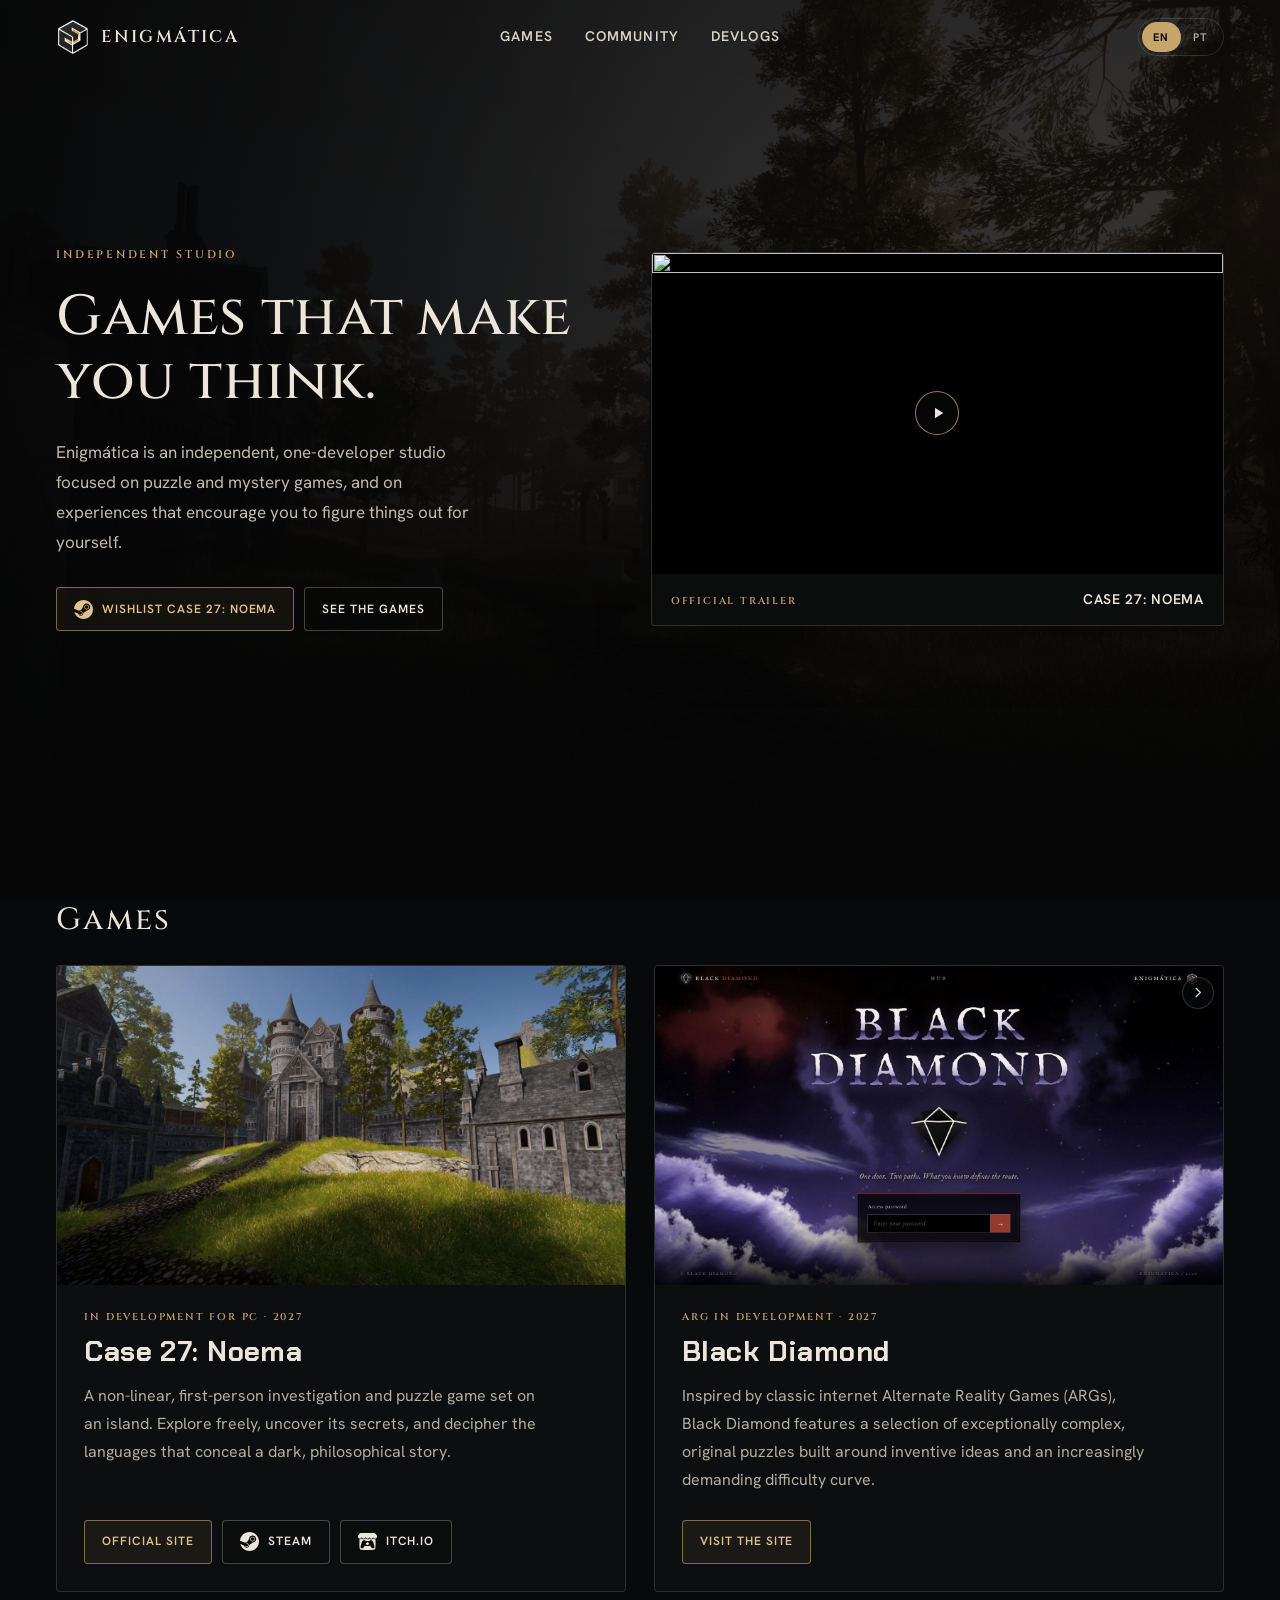
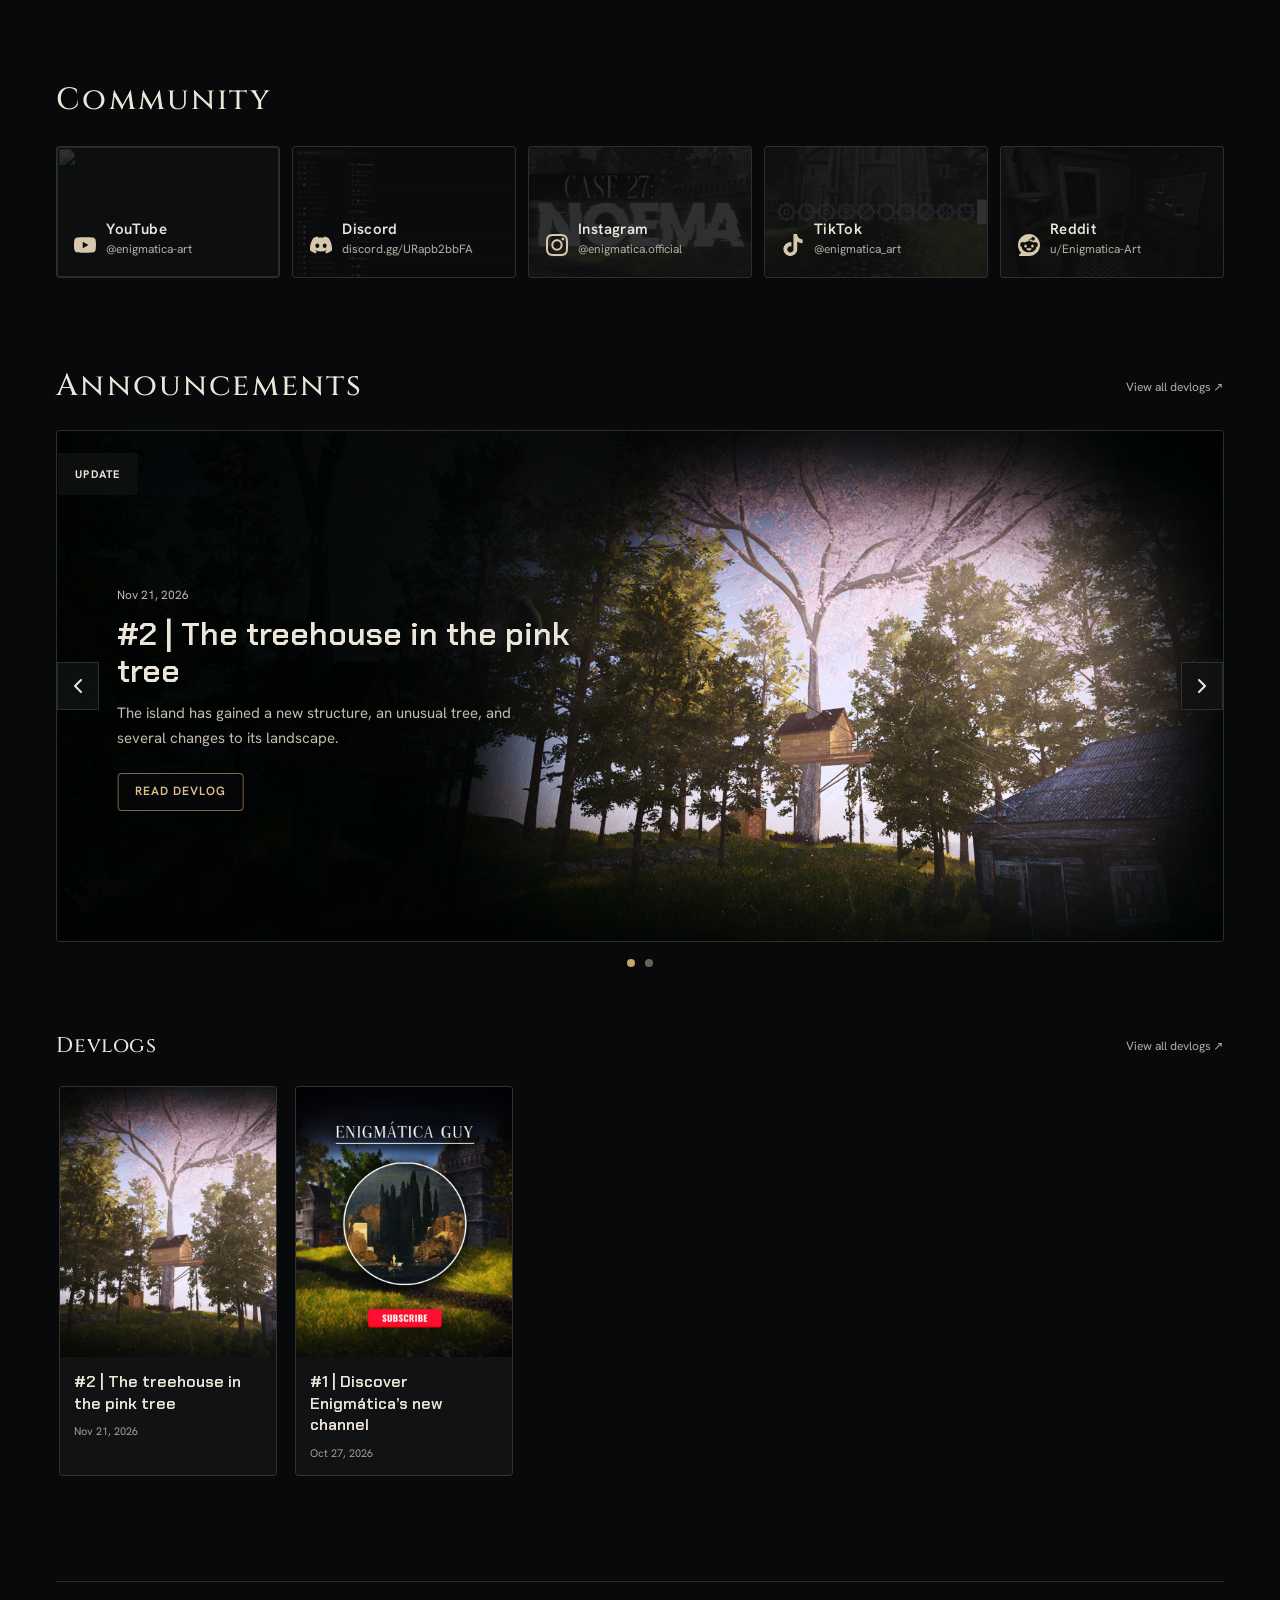
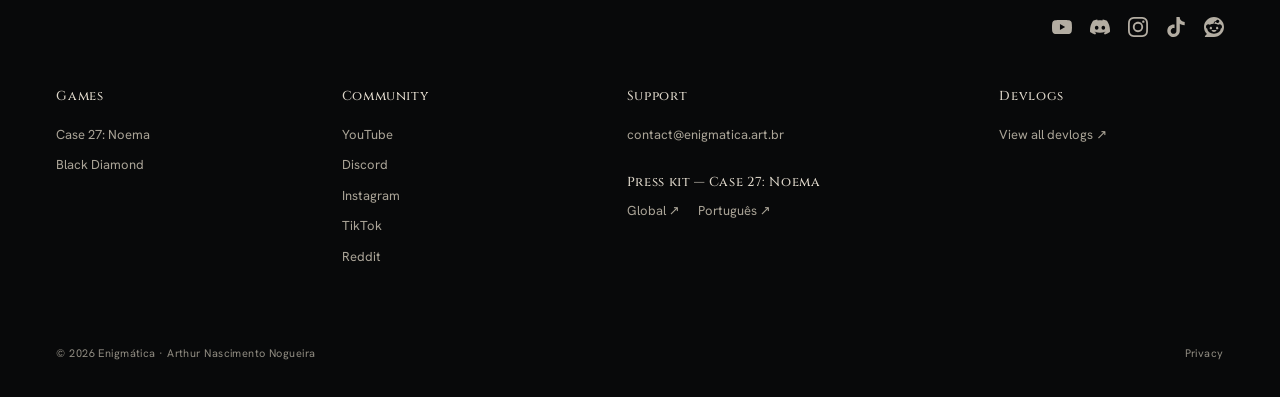
==== commit cb0c9c00: "Adicionar Matemático após os jogos principais com navegação discreta" ====
--- a/index.html
+++ b/index.html
@@ -13,7 +13,7 @@
   <link rel="stylesheet" href="styles.css?v=20261121-gold">
   <title>Enigmática</title>
   <link rel="stylesheet" href="devlogs.css?v=20261121-layout">
-<link rel="stylesheet" href="preview-theme.css?v=6">
+<link rel="stylesheet" href="preview-theme.css?v=20261125-games">
 </head>
 <body>
   <div class="bg" aria-hidden="true"></div>
@@ -49,13 +49,14 @@
 
     <section class="block" id="games" aria-labelledby="games-title">
       <h2 class="h" id="games-title" data-i18n="nav.games">Games</h2>
-      <div class="games">
+      <div class="games-carousel">
+      <div class="games" id="games-list">
         <article class="panel game">
           <a class="shot" href="https://games.enigmatica.art.br/noema/" tabindex="-1" aria-hidden="true"><img src="assets/img/noema-castelo.jpg" alt="" loading="lazy" width="960" height="540"></a>
           <div class="p">
             <p class="st" data-i18n="noema.status">In development for PC · 2027</p>
             <h3>Case 27: Noema</h3>
-            <p class="tx" data-i18n="noema.text">Case 27: Noema is a non-linear, first-person investigation and puzzle game set on an island. Explore freely, uncover its secrets, and decipher the languages that conceal a dark, philosophical story.</p>
+            <p class="tx" data-i18n="noema.text">A non-linear, first-person investigation and puzzle game set on an island. Explore freely, uncover its secrets, and decipher the languages that conceal a dark, philosophical story.</p>
             <div class="row">
               <a class="b on" href="https://games.enigmatica.art.br/noema/" data-i18n="noema.site">Official site</a>
               <a class="b" href="https://store.steampowered.com/app/5361160" target="_blank" rel="noopener noreferrer"><svg class="ic" viewBox="0 0 24 24" aria-hidden="true"><path d="M11.979 0C5.678 0 .511 4.86.022 11.037l6.432 2.658c.545-.371 1.203-.59 1.912-.59.063 0 .125.004.188.006l2.861-4.142V8.91c0-2.495 2.028-4.524 4.524-4.524 2.494 0 4.524 2.031 4.524 4.527s-2.03 4.525-4.524 4.525h-.105l-4.076 2.911c0 .052.004.105.004.159 0 1.875-1.515 3.396-3.39 3.396-1.635 0-3.016-1.173-3.331-2.727L.436 15.27C1.862 20.307 6.486 24 11.979 24c6.627 0 11.999-5.373 11.999-12S18.605 0 11.979 0zM7.54 18.21l-1.473-.61c.262.543.714.999 1.314 1.25 1.297.539 2.793-.076 3.332-1.375.263-.63.264-1.319.005-1.949s-.75-1.121-1.377-1.383c-.624-.26-1.29-.249-1.878-.03l1.523.63c.956.4 1.409 1.5 1.009 2.455-.397.957-1.497 1.41-2.454 1.012H7.54zm11.415-9.303c0-1.662-1.353-3.015-3.015-3.015-1.665 0-3.015 1.353-3.015 3.015 0 1.665 1.35 3.015 3.015 3.015 1.663 0 3.015-1.35 3.015-3.015zm-5.273-.005c0-1.252 1.013-2.266 2.265-2.266 1.249 0 2.266 1.014 2.266 2.266 0 1.251-1.017 2.265-2.266 2.265-1.253 0-2.265-1.014-2.265-2.265z"/></svg>Steam</a>
@@ -72,6 +73,18 @@
             <div class="row"><a class="b on" href="https://blackdiamond.enigmatica.art.br/" data-i18n="bd.enter">Visit the site</a></div>
           </div>
         </article>
+        <article class="panel game">
+          <a class="shot" href="https://daily.enigmatica.art.br/matematico/" tabindex="-1" aria-hidden="true"><img src="assets/img/matematico.jpg" alt="" loading="lazy" width="1265" height="712" style="object-position:top"></a>
+          <div class="p">
+            <p class="st" data-i18n="math.status">Educational browser game</p>
+            <h3>Matemático</h3>
+            <p class="tx" data-i18n="math.text">An educational browser game with daily maths questions from Brazil’s Exame Nacional do Ensino Médio (Enem), an exam used for university admission. Solve a new challenge every day.</p>
+            <div class="row"><a class="b on" href="https://daily.enigmatica.art.br/matematico/" data-i18n="math.site">Visit the site</a></div>
+          </div>
+        </article>
+      </div>
+      <button type="button" class="games-arrow previous" data-games-move="-1" aria-controls="games-list" aria-label="Previous games" data-i18n-attr="aria-label:games.previous" hidden><svg viewBox="0 0 24 24" aria-hidden="true"><path d="m14 6-6 6 6 6"/></svg></button>
+      <button type="button" class="games-arrow next" data-games-move="1" aria-controls="games-list" aria-label="More games" data-i18n-attr="aria-label:games.next" hidden><svg viewBox="0 0 24 24" aria-hidden="true"><path d="m10 6 6 6-6 6"/></svg></button>
       </div>
     </section>
 
@@ -100,7 +113,7 @@
   </footer>
 
   <script src="i18n.js?v=20261116-global"></script>
-  <script src="site.js?v=20261116-details"></script>
+  <script src="site.js?v=20261125-games"></script>
   <script src="devlog-data.js?v=20261112"></script>
   <script src="rich-content.js?v=20261116-standard"></script>
   <script src="devlogs.js?v=20261121-circular"></script>
--- a/preview-theme.css
+++ b/preview-theme.css
@@ -22,3 +22,6 @@
 @media(max-width:1000px){.hero{grid-template-columns:1fr;min-height:0;padding:48px 0 30px;gap:40px}.hero-copy{max-width:650px}.hero h1{font-size:clamp(38px,6vw,60px);max-width:18ch}.hero .trailer{max-width:760px;width:100%}.nav{gap:18px}.nav a{font-size:14px}.logo b{font-size:15px}}
 @media(max-width:640px){body{font-size:16px}.head{padding-block:14px;gap:12px}.logo img{width:30px;height:30px}.logo b{font-size:14px;letter-spacing:.1em}.lang button{min-width:34px;min-height:28px;padding:0 8px;font-size:10px}.hero{padding:36px 0 24px;gap:32px}.hub-kicker{font-size:9px;margin-bottom:17px;letter-spacing:.19em}.hero h1{font-size:clamp(32px,8.7vw,46px);line-height:1.18;max-width:18ch}.lede{font-size:16px;line-height:1.7;margin:20px 0 24px;max-width:100%}.hero .row{flex-direction:row;gap:9px}.hero .b{flex:1 1 100%;font-size:11px;min-height:43px}.trailer figcaption{flex-direction:row;align-items:center;padding:12px 13px;gap:12px}.trailer figcaption b{font-size:12px}.st{font-size:9px}.play{width:40px;height:40px}.play svg{width:17px;height:17px}.block{padding-top:64px}.h{font-size:24px}.h::after{display:none}.games{gap:24px}.game .p{padding:20px}.game h3{font-size:25px}.tx{font-size:15px;line-height:1.75}.ch{min-height:0;padding:15px 17px;align-items:center}.ch>.ic{width:21px;height:21px}.ch b{font-size:15px}.ch small{font-size:12px}.chs{gap:9px}.spotlight-slide h3{font-size:clamp(15px,4vw,21px)}.spotlight-slide .b{min-height:28px;font-size:10px;padding:4px 9px}.spotlight-slide>.devlog-kind{font-size:9px}.devlog-card h3{font-size:15px}.reading-hero h1{font-size:clamp(13px,4cqw,20px)}.reading-copy{padding:25px 22px 42px}.devlog-prose{font-size:15px;line-height:1.8}.footer-links{gap:25px 20px}.footer-links h2{font-size:12px}.footer-links a{font-size:12px}.footer-bottom{font-size:10px;gap:14px;align-items:flex-start}}
 @media(prefers-reduced-motion:reduce){*{transition:none!important}}
+
+/* Finite games row: existing cards stay first; arrows appear only toward more games. */
+.games-carousel{position:relative}.games-carousel .games{grid-template-columns:none;grid-auto-flow:column;grid-auto-columns:calc((100% - 28px)/2);overflow-x:auto;scroll-snap-type:x mandatory;scrollbar-width:none;overscroll-behavior-x:contain}.games-carousel .games::-webkit-scrollbar{display:none}.games-carousel .game{min-width:0;scroll-snap-align:start}.games-arrow{position:absolute;top:12px;z-index:2;display:grid;place-items:center;width:32px;height:32px;padding:0;border:1px solid #ece6da30;border-radius:50%;background:#08090ab8;color:#ece6da;cursor:pointer;transition:background .2s,border-color .2s}.games-arrow[hidden]{display:none}.games-arrow.previous{left:10px}.games-arrow.next{right:10px}.games-arrow svg{width:17px;height:17px;fill:none;stroke:currentColor;stroke-width:1.6;stroke-linecap:round;stroke-linejoin:round}.games-arrow:hover,.games-arrow:focus-visible{border-color:var(--hot);background:#08090ae6}.games-arrow:focus-visible{outline:2px solid var(--hot);outline-offset:3px}@media(max-width:1000px){.games-carousel .games{grid-auto-columns:100%}}
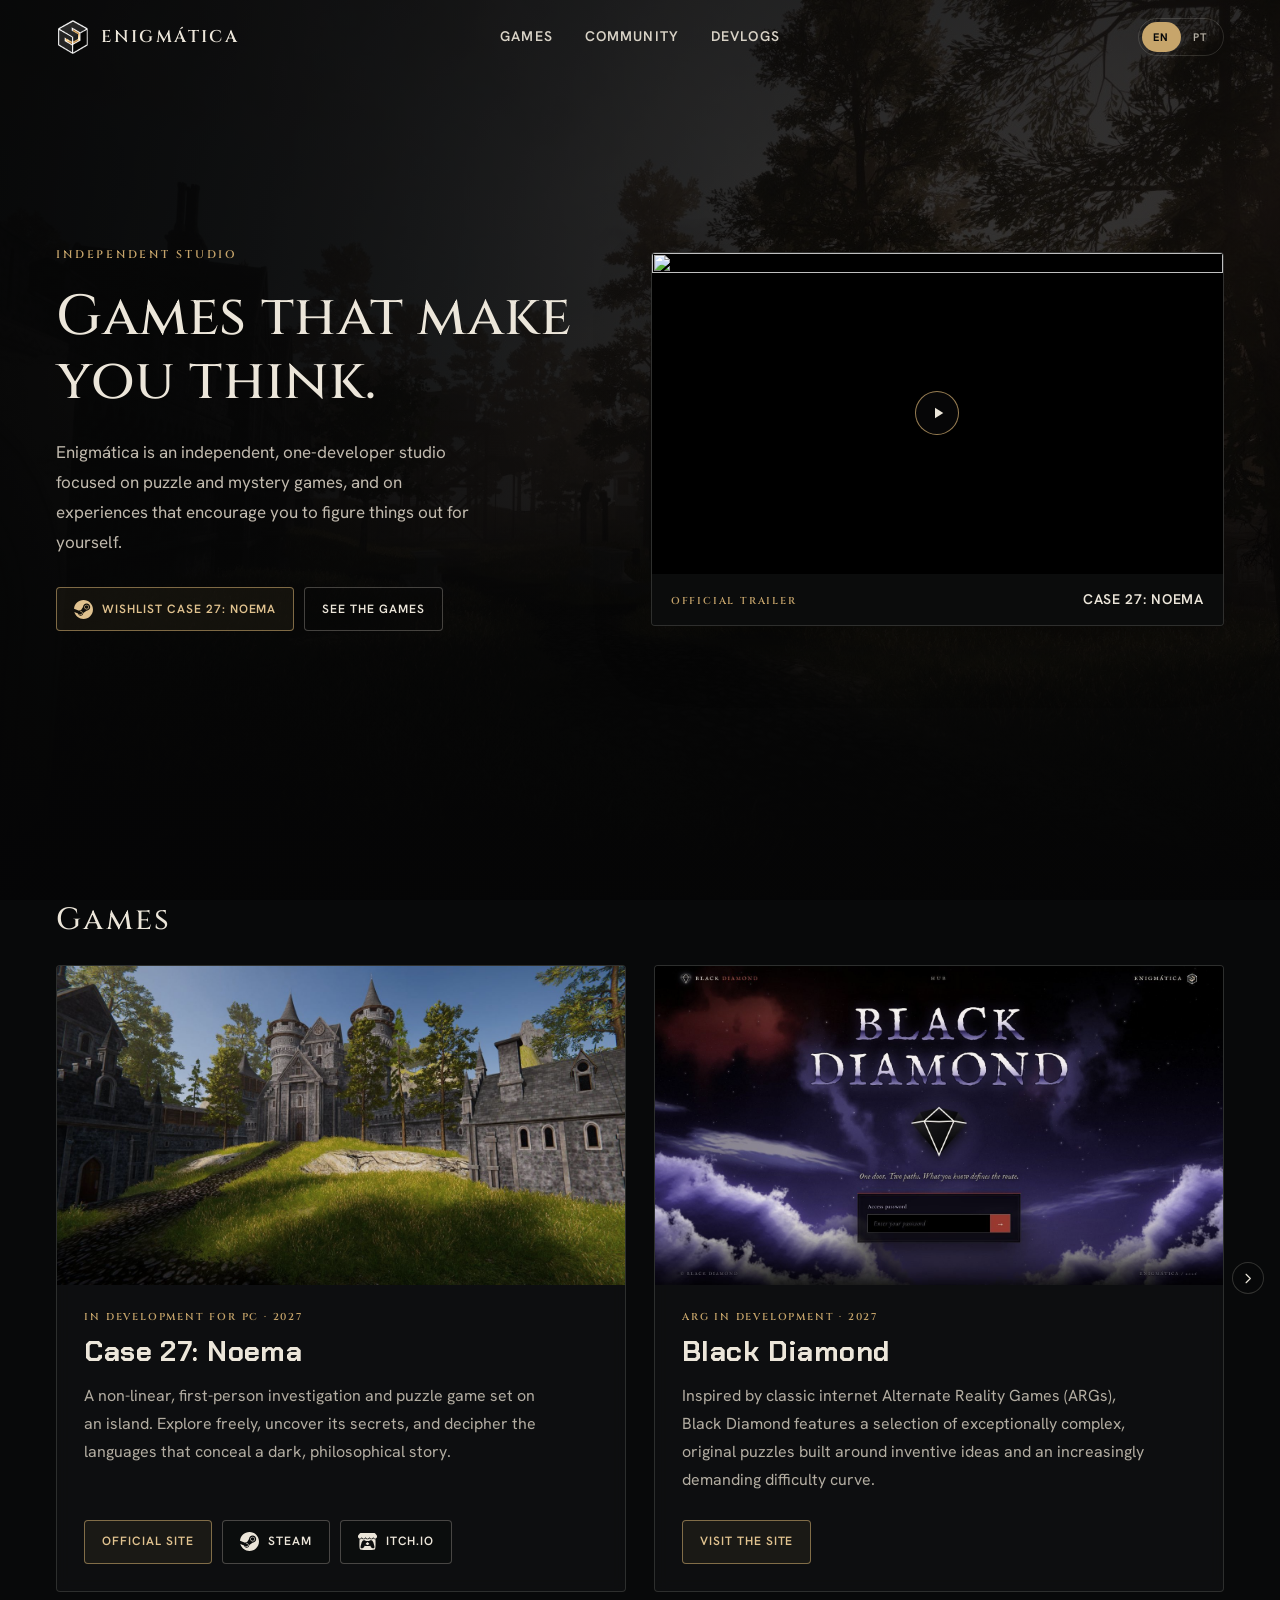
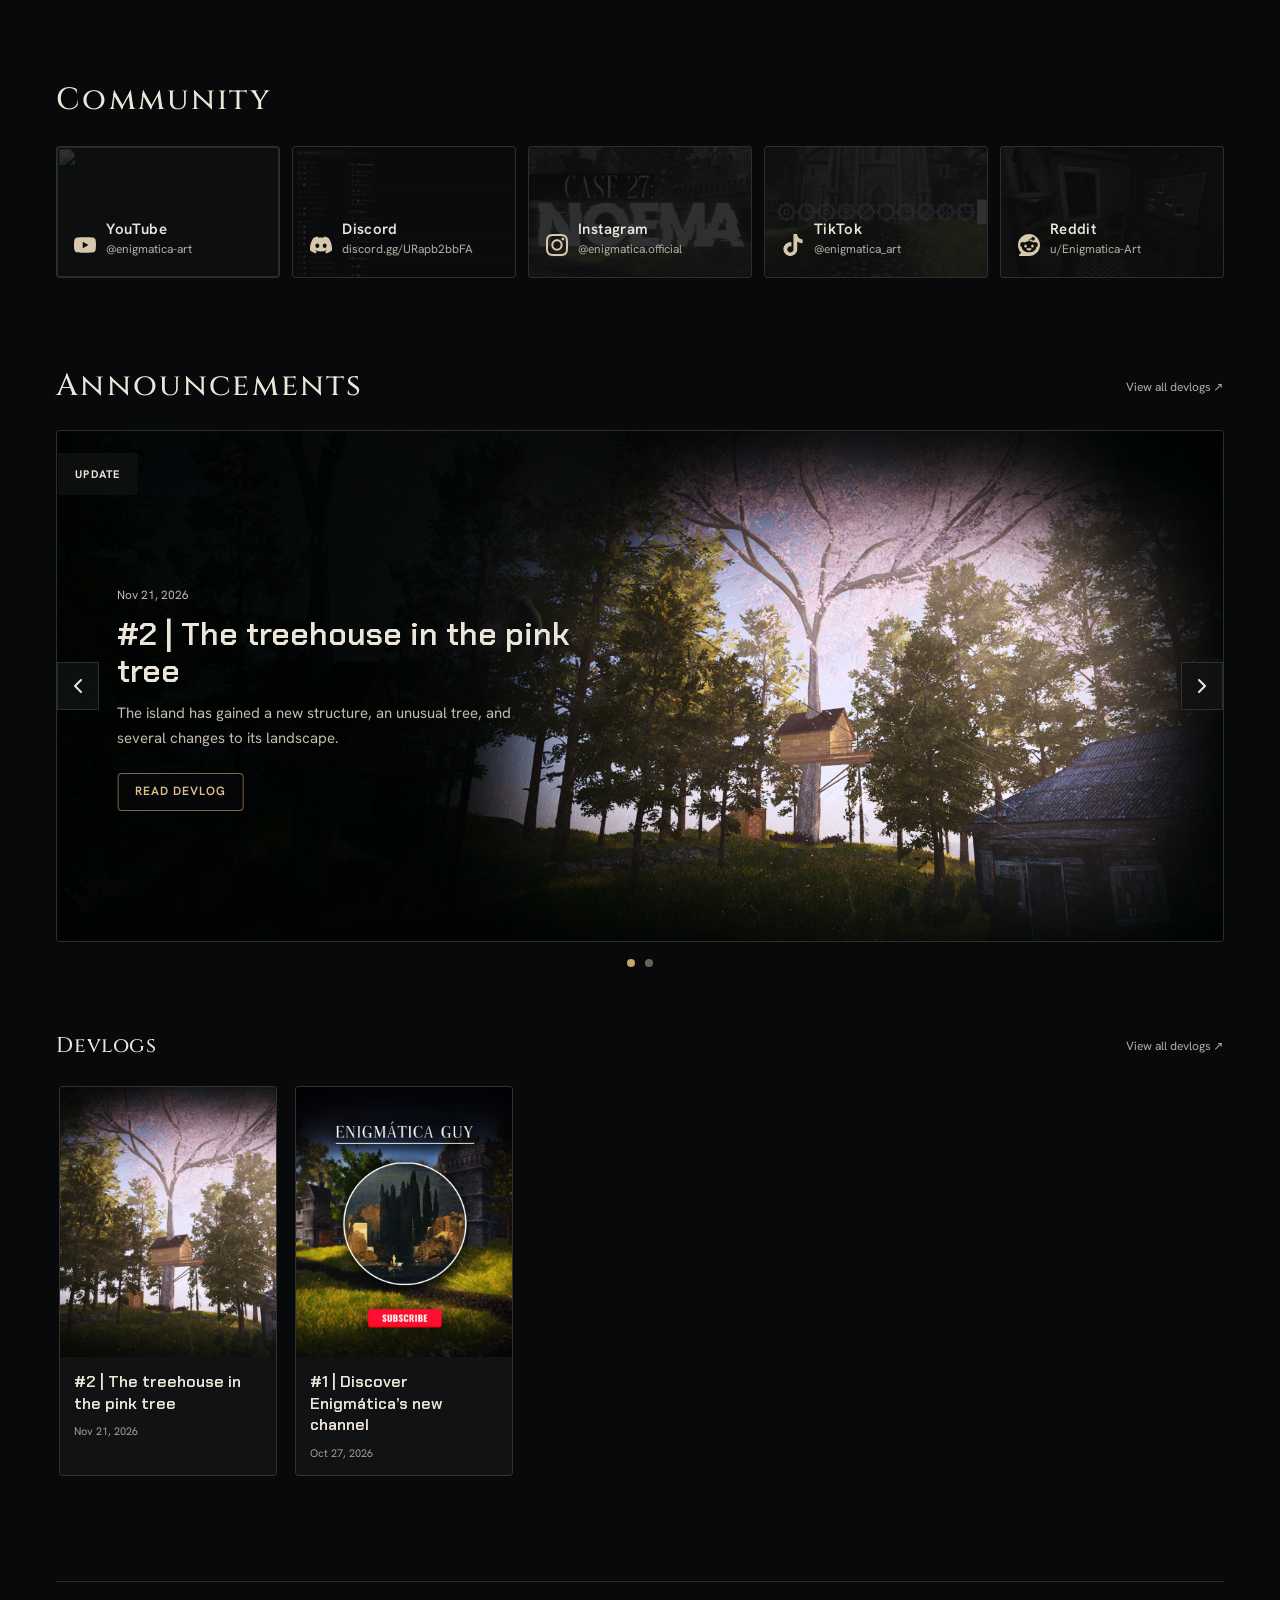
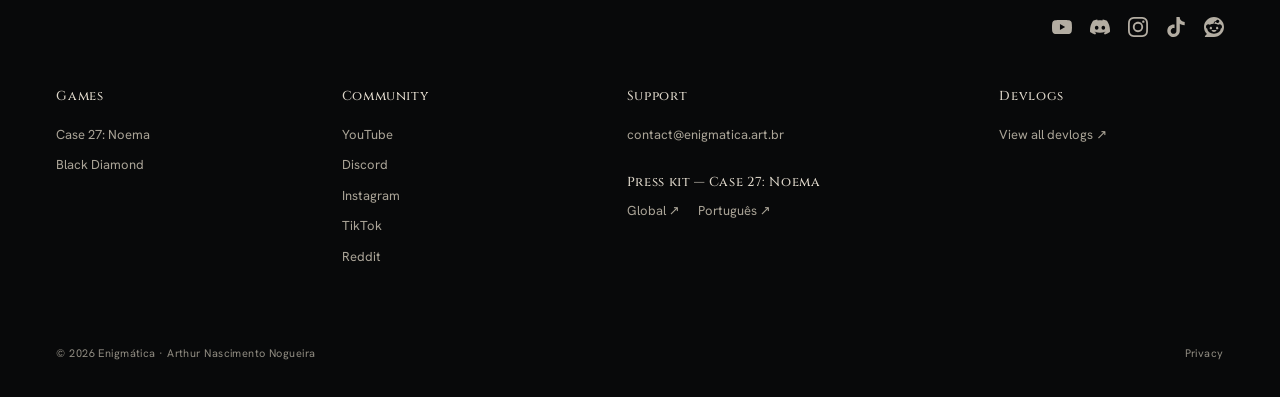
==== commit f92eb561: "Centralizar setas dos jogos por fora dos cartões" ====
--- a/index.html
+++ b/index.html
@@ -13,7 +13,7 @@
   <link rel="stylesheet" href="styles.css?v=20261121-gold">
   <title>Enigmática</title>
   <link rel="stylesheet" href="devlogs.css?v=20261121-layout">
-<link rel="stylesheet" href="preview-theme.css?v=20261125-games">
+<link rel="stylesheet" href="preview-theme.css?v=20261126-arrows">
 </head>
 <body>
   <div class="bg" aria-hidden="true"></div>
--- a/preview-theme.css
+++ b/preview-theme.css
@@ -24,4 +24,6 @@
 @media(prefers-reduced-motion:reduce){*{transition:none!important}}
 
 /* Finite games row: existing cards stay first; arrows appear only toward more games. */
-.games-carousel{position:relative}.games-carousel .games{grid-template-columns:none;grid-auto-flow:column;grid-auto-columns:calc((100% - 28px)/2);overflow-x:auto;scroll-snap-type:x mandatory;scrollbar-width:none;overscroll-behavior-x:contain}.games-carousel .games::-webkit-scrollbar{display:none}.games-carousel .game{min-width:0;scroll-snap-align:start}.games-arrow{position:absolute;top:12px;z-index:2;display:grid;place-items:center;width:32px;height:32px;padding:0;border:1px solid #ece6da30;border-radius:50%;background:#08090ab8;color:#ece6da;cursor:pointer;transition:background .2s,border-color .2s}.games-arrow[hidden]{display:none}.games-arrow.previous{left:10px}.games-arrow.next{right:10px}.games-arrow svg{width:17px;height:17px;fill:none;stroke:currentColor;stroke-width:1.6;stroke-linecap:round;stroke-linejoin:round}.games-arrow:hover,.games-arrow:focus-visible{border-color:var(--hot);background:#08090ae6}.games-arrow:focus-visible{outline:2px solid var(--hot);outline-offset:3px}@media(max-width:1000px){.games-carousel .games{grid-auto-columns:100%}}
+.games-carousel{position:relative}.games-carousel .games{grid-template-columns:none;grid-auto-flow:column;grid-auto-columns:calc((100% - 28px)/2);overflow-x:auto;scroll-snap-type:x mandatory;scrollbar-width:none;overscroll-behavior-x:contain}.games-carousel .games::-webkit-scrollbar{display:none}.games-carousel .game{min-width:0;scroll-snap-align:start}.games-arrow{position:absolute;top:50%;transform:translateY(-50%);z-index:2;display:grid;place-items:center;width:32px;height:32px;padding:0;border:1px solid #ece6da30;border-radius:50%;background:#08090ab8;color:#ece6da;cursor:pointer;transition:background .2s,border-color .2s}.games-arrow[hidden]{display:none}.games-arrow.previous{left:-40px}.games-arrow.next{right:-40px}.games-arrow svg{width:17px;height:17px;fill:none;stroke:currentColor;stroke-width:1.6;stroke-linecap:round;stroke-linejoin:round}.games-arrow:hover,.games-arrow:focus-visible{border-color:var(--hot);background:#08090ae6}.games-arrow:focus-visible{outline:2px solid var(--hot);outline-offset:3px}@media(max-width:1000px){.games-carousel .games{grid-auto-columns:100%}}
+
+@media(max-width:640px){.games-arrow{width:18px;height:26px;border:0;border-radius:0;background:transparent}.games-arrow.previous{left:-20px}.games-arrow.next{right:-20px}}
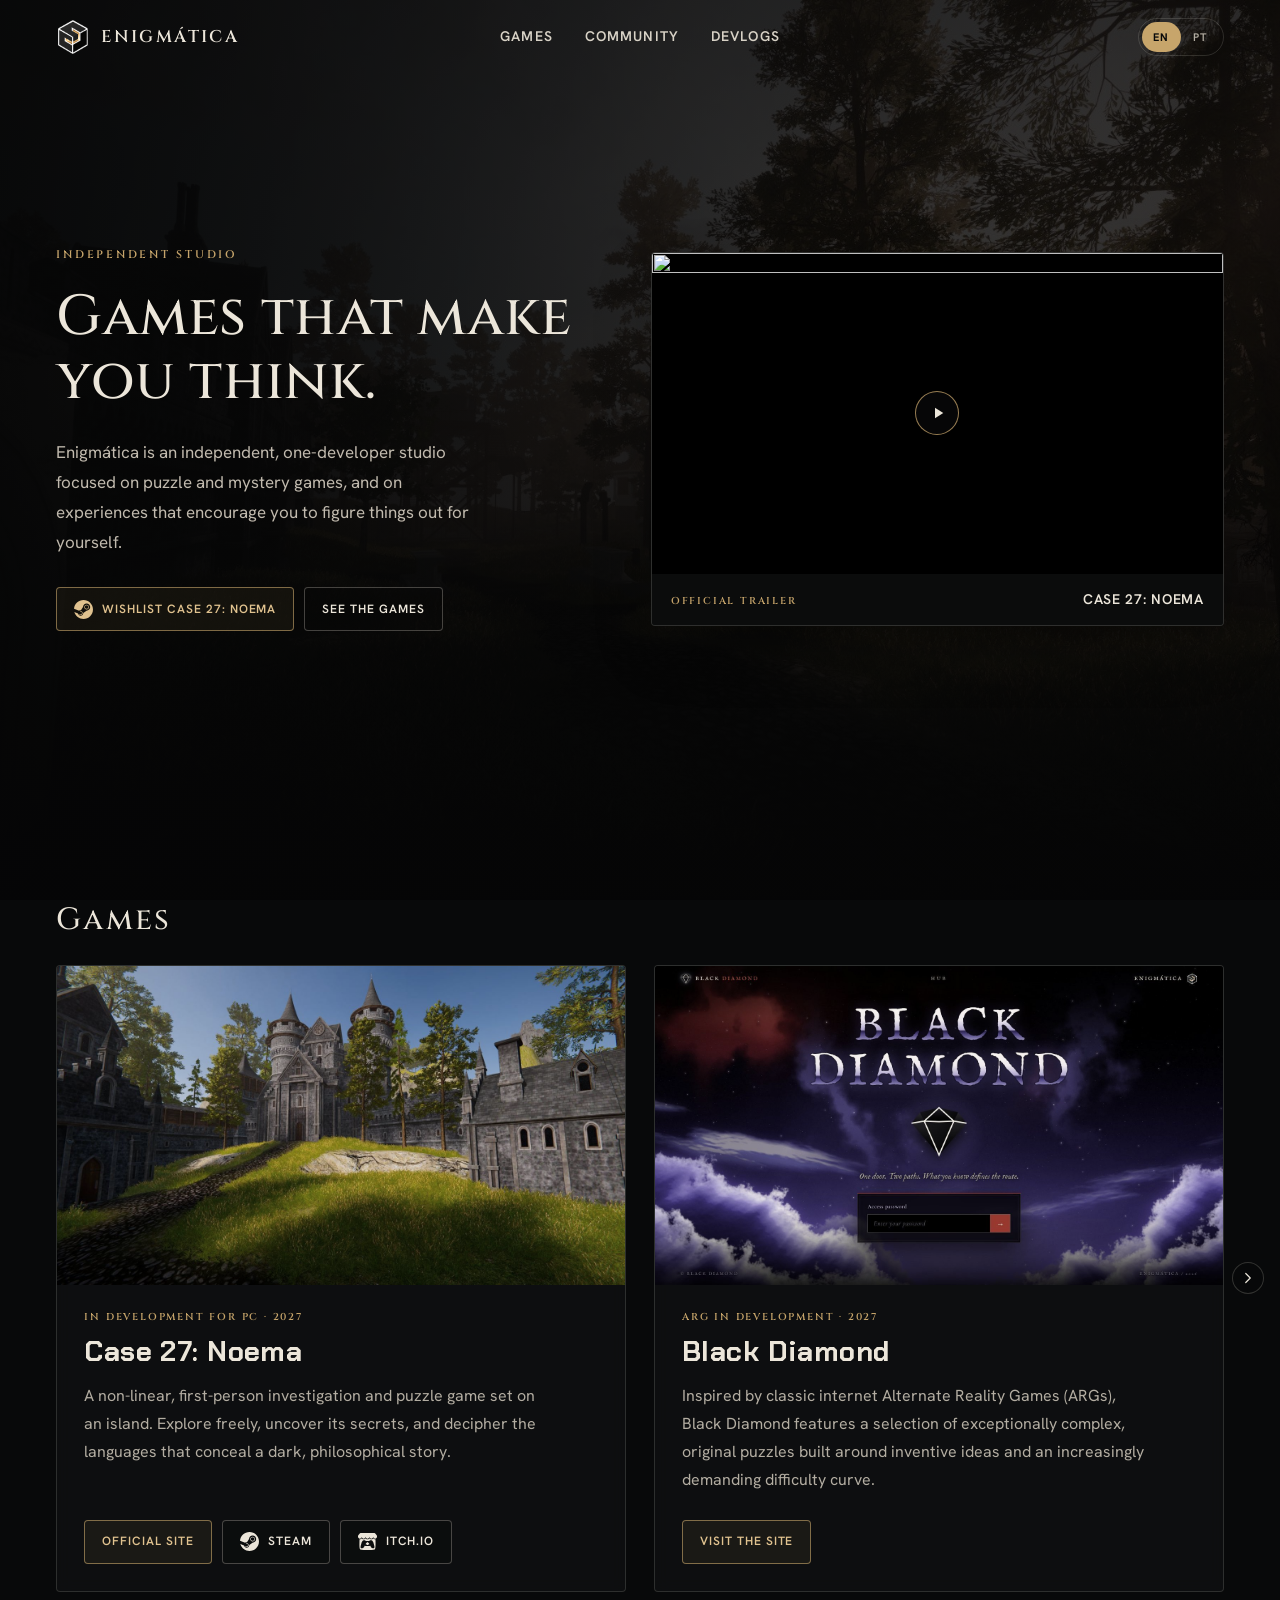
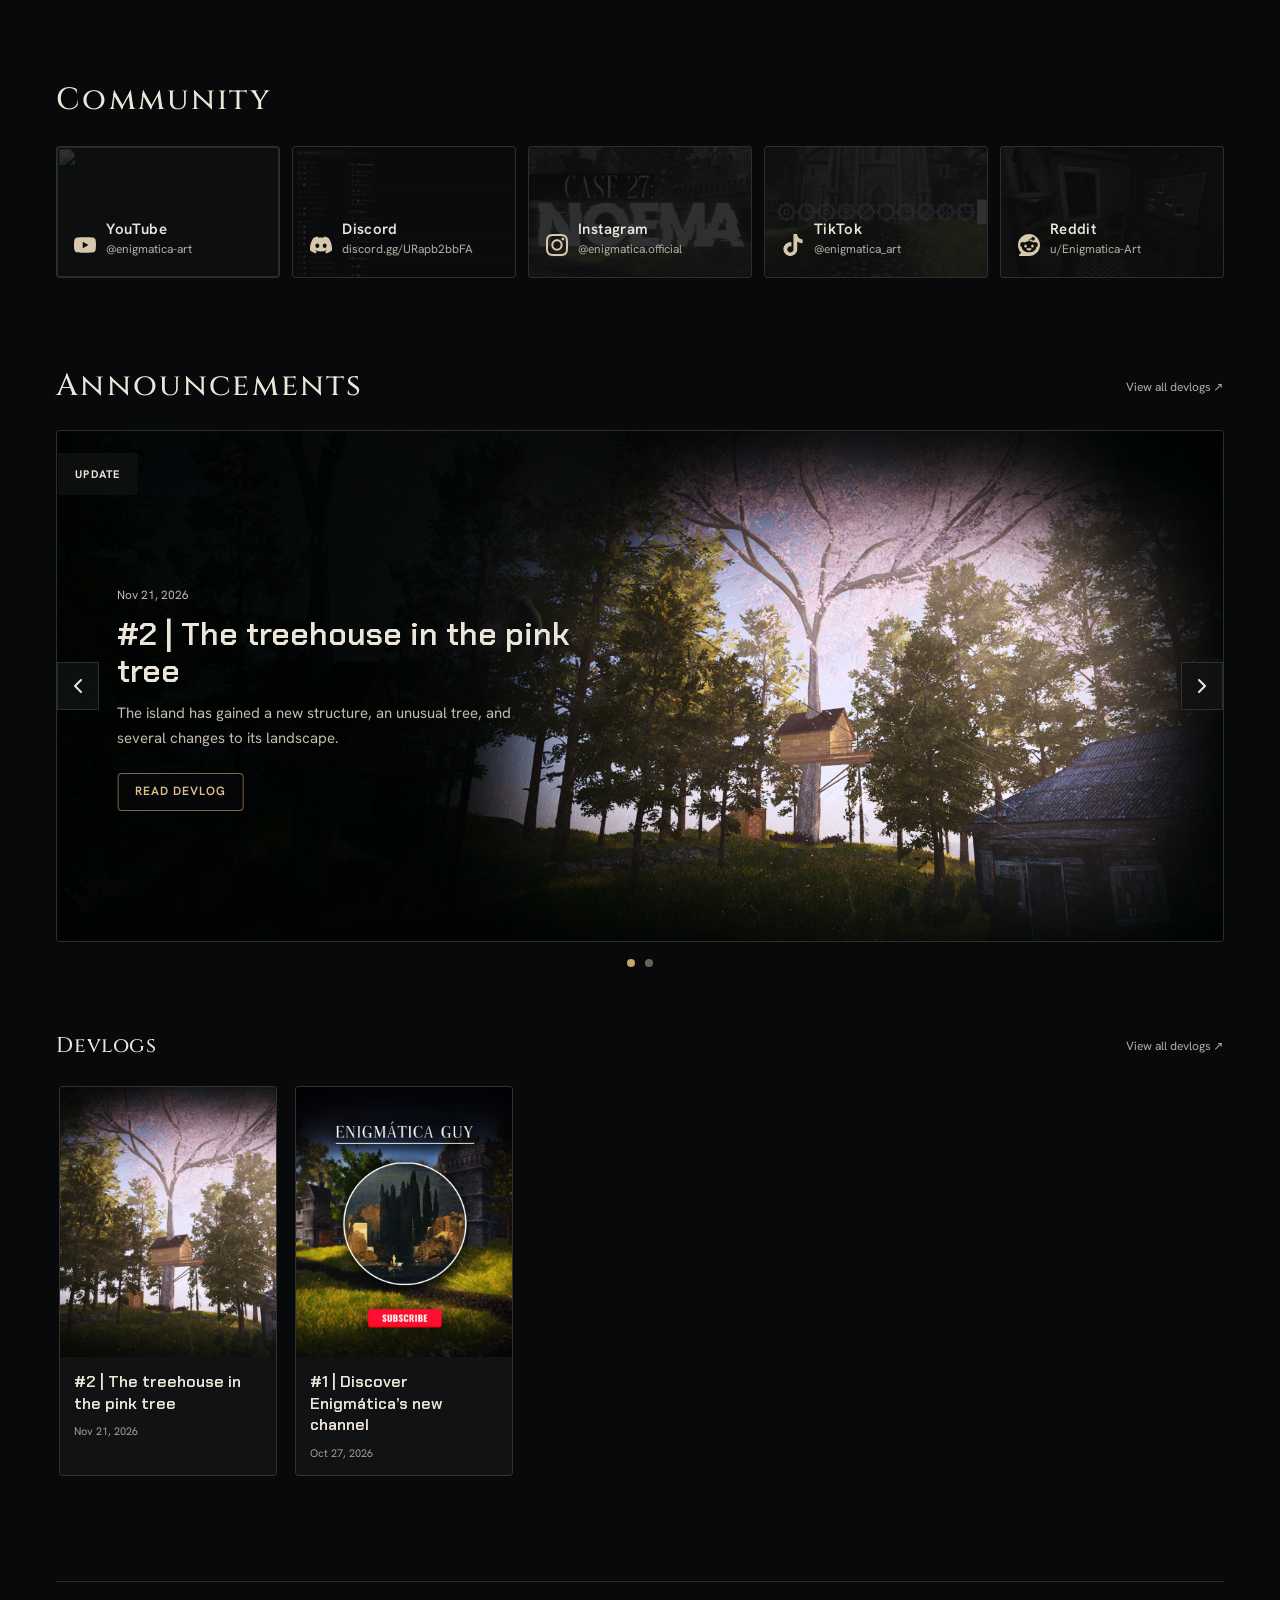
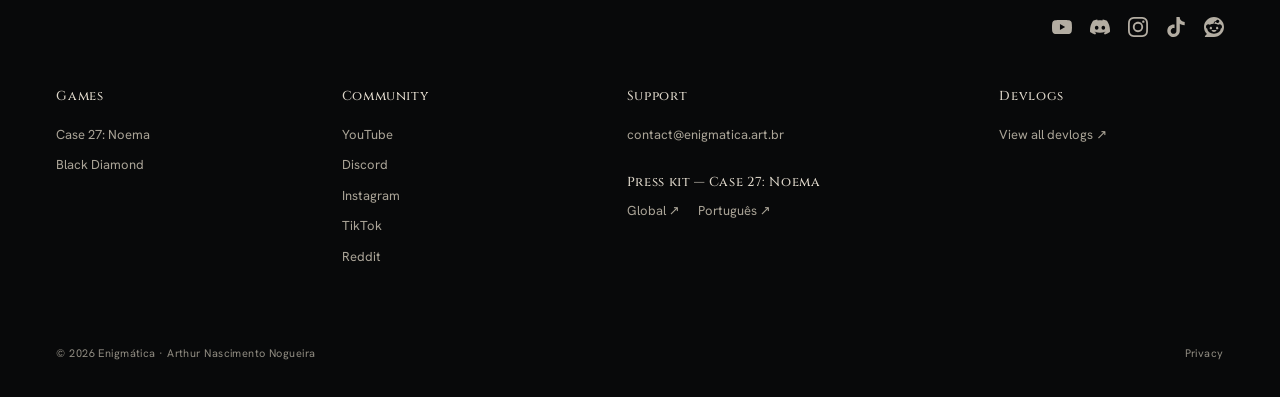
==== commit 3623b0bf: "Centralizar e espelhar os desenhos das setas dos jogos" ====
--- a/index.html
+++ b/index.html
@@ -13,7 +13,7 @@
   <link rel="stylesheet" href="styles.css?v=20261121-gold">
   <title>Enigmática</title>
   <link rel="stylesheet" href="devlogs.css?v=20261121-layout">
-<link rel="stylesheet" href="preview-theme.css?v=20261126-arrows">
+<link rel="stylesheet" href="preview-theme.css?v=20261126-arrow-icon">
 </head>
 <body>
   <div class="bg" aria-hidden="true"></div>
@@ -83,8 +83,8 @@
           </div>
         </article>
       </div>
-      <button type="button" class="games-arrow previous" data-games-move="-1" aria-controls="games-list" aria-label="Previous games" data-i18n-attr="aria-label:games.previous" hidden><svg viewBox="0 0 24 24" aria-hidden="true"><path d="m14 6-6 6 6 6"/></svg></button>
-      <button type="button" class="games-arrow next" data-games-move="1" aria-controls="games-list" aria-label="More games" data-i18n-attr="aria-label:games.next" hidden><svg viewBox="0 0 24 24" aria-hidden="true"><path d="m10 6 6 6-6 6"/></svg></button>
+      <button type="button" class="games-arrow previous" data-games-move="-1" aria-controls="games-list" aria-label="Previous games" data-i18n-attr="aria-label:games.previous" hidden><svg viewBox="0 0 24 24" aria-hidden="true"><path d="M15 6 9 12 15 18"/></svg></button>
+      <button type="button" class="games-arrow next" data-games-move="1" aria-controls="games-list" aria-label="More games" data-i18n-attr="aria-label:games.next" hidden><svg viewBox="0 0 24 24" aria-hidden="true"><path d="M9 6 15 12 9 18"/></svg></button>
       </div>
     </section>
 
--- a/preview-theme.css
+++ b/preview-theme.css
@@ -24,6 +24,6 @@
 @media(prefers-reduced-motion:reduce){*{transition:none!important}}
 
 /* Finite games row: existing cards stay first; arrows appear only toward more games. */
-.games-carousel{position:relative}.games-carousel .games{grid-template-columns:none;grid-auto-flow:column;grid-auto-columns:calc((100% - 28px)/2);overflow-x:auto;scroll-snap-type:x mandatory;scrollbar-width:none;overscroll-behavior-x:contain}.games-carousel .games::-webkit-scrollbar{display:none}.games-carousel .game{min-width:0;scroll-snap-align:start}.games-arrow{position:absolute;top:50%;transform:translateY(-50%);z-index:2;display:grid;place-items:center;width:32px;height:32px;padding:0;border:1px solid #ece6da30;border-radius:50%;background:#08090ab8;color:#ece6da;cursor:pointer;transition:background .2s,border-color .2s}.games-arrow[hidden]{display:none}.games-arrow.previous{left:-40px}.games-arrow.next{right:-40px}.games-arrow svg{width:17px;height:17px;fill:none;stroke:currentColor;stroke-width:1.6;stroke-linecap:round;stroke-linejoin:round}.games-arrow:hover,.games-arrow:focus-visible{border-color:var(--hot);background:#08090ae6}.games-arrow:focus-visible{outline:2px solid var(--hot);outline-offset:3px}@media(max-width:1000px){.games-carousel .games{grid-auto-columns:100%}}
+.games-carousel{position:relative}.games-carousel .games{grid-template-columns:none;grid-auto-flow:column;grid-auto-columns:calc((100% - 28px)/2);overflow-x:auto;scroll-snap-type:x mandatory;scrollbar-width:none;overscroll-behavior-x:contain}.games-carousel .games::-webkit-scrollbar{display:none}.games-carousel .game{min-width:0;scroll-snap-align:start}.games-arrow{position:absolute;top:50%;transform:translateY(-50%);z-index:2;display:grid;place-items:center;width:32px;height:32px;padding:0;border:1px solid #ece6da30;border-radius:50%;background:#08090ab8;color:#ece6da;cursor:pointer;transition:background .2s,border-color .2s}.games-arrow[hidden]{display:none}.games-arrow.previous{left:-40px}.games-arrow.next{right:-40px}.games-arrow svg{display:block;width:18px;height:18px;fill:none;stroke:currentColor;stroke-width:1.6;stroke-linecap:round;stroke-linejoin:round}.games-arrow:hover,.games-arrow:focus-visible{border-color:var(--hot);background:#08090ae6}.games-arrow:focus-visible{outline:2px solid var(--hot);outline-offset:3px}@media(max-width:1000px){.games-carousel .games{grid-auto-columns:100%}}
 
 @media(max-width:640px){.games-arrow{width:18px;height:26px;border:0;border-radius:0;background:transparent}.games-arrow.previous{left:-20px}.games-arrow.next{right:-20px}}
